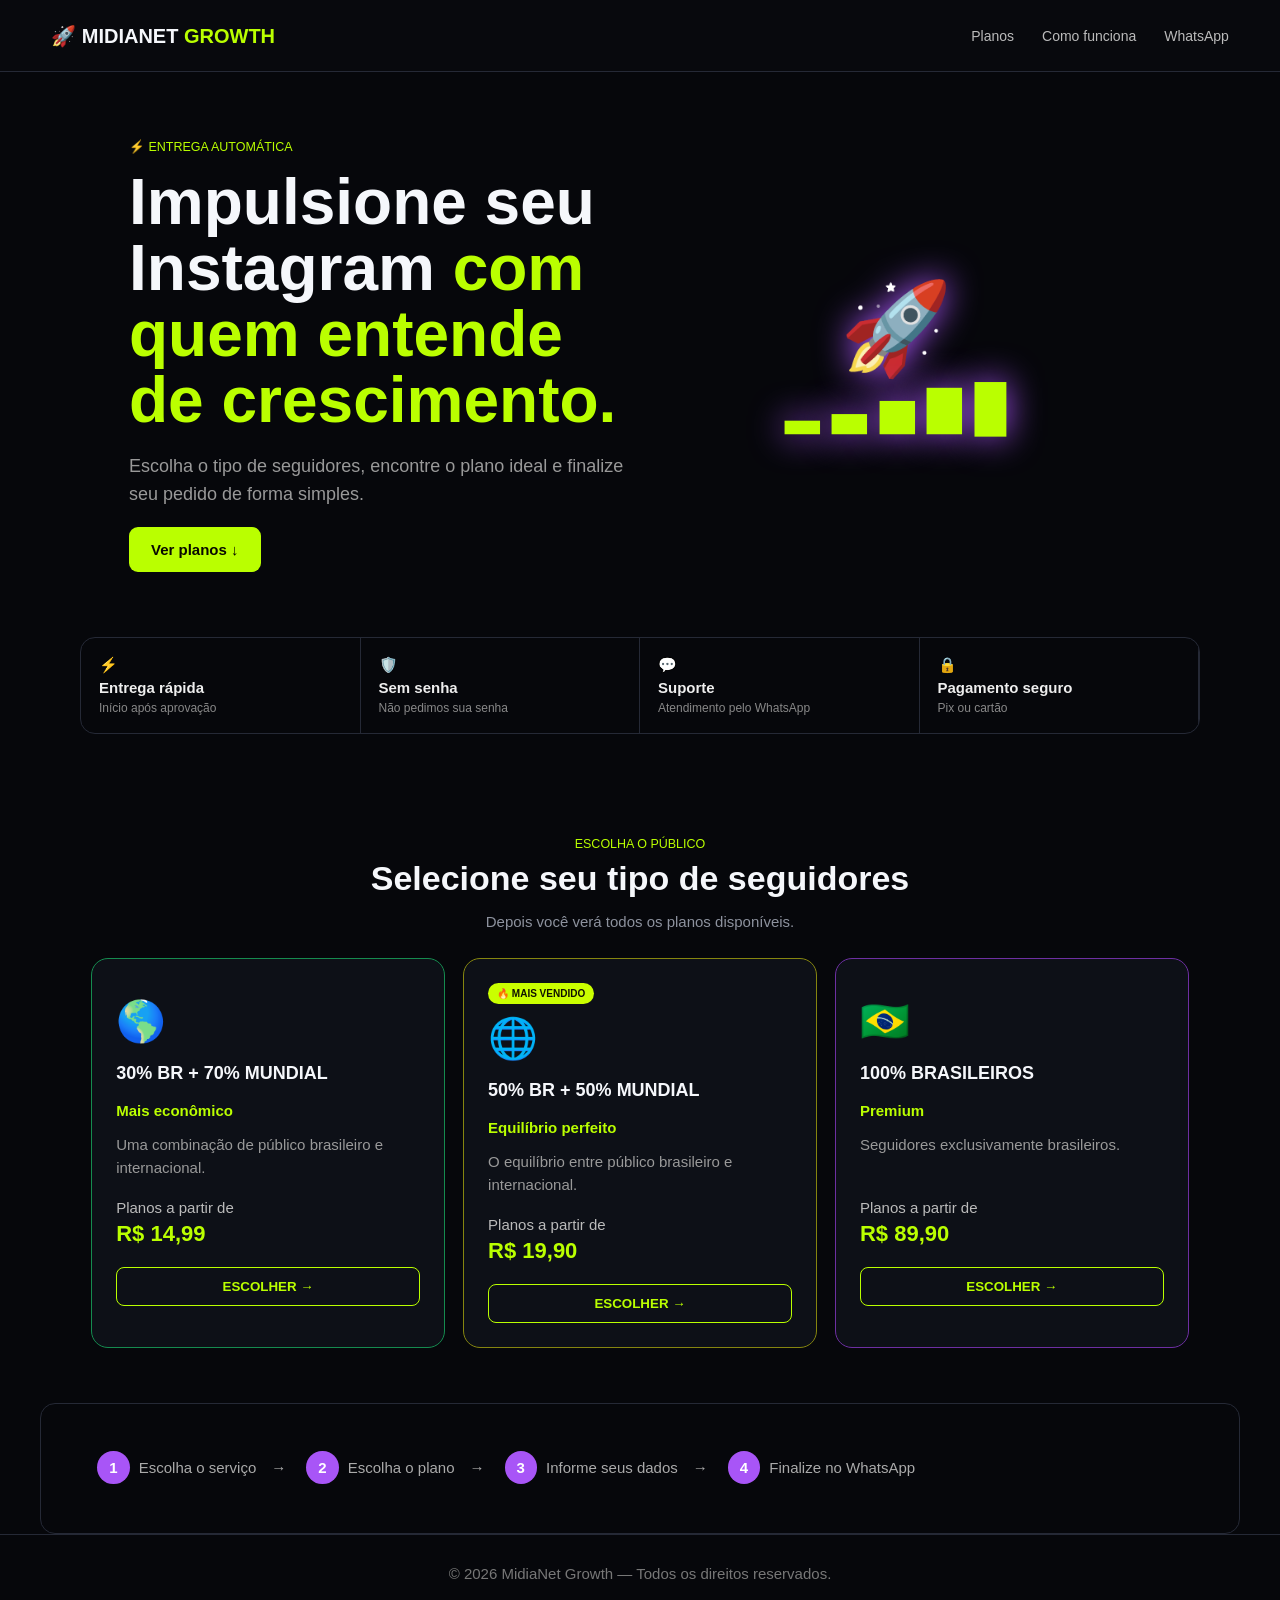
==== checkout.html @ 50534fa6 "Add files via upload" ====
<!doctype html><html lang="pt-BR"><head><meta charset="utf-8"><meta name="viewport" content="width=device-width,initial-scale=1"><title>Finalizar pedido — MidiaNet Growth</title><link rel="stylesheet" href="styles.css"></head><body><header><a href="index.html">🚀 MIDIANET <b>GROWTH</b></a><nav><a href="planos.html">Planos</a></nav></header><main><a class="back" href="javascript:history.back()">← Voltar</a><div class="checkout"><form id="form"><div class="title left"><small>ÚLTIMO PASSO</small><h1>Finalize seu pedido</h1><p>Preencha os dados e envie o pedido pelo WhatsApp.</p></div><label>Seu nome<input id="nome" required placeholder="Ex.: Leonardo"></label><label>Instagram — @ ou link<input id="instagram" required placeholder="@seuperfil ou link do perfil"></label><label>Forma de pagamento<select id="pagamento" required><option value="">Selecione</option><option>Pix</option><option>Cartão</option></select></label><button class="btn full">Finalizar pedido no WhatsApp →</button></form><aside id="summary"></aside></div></main><script src="app.js"></script></body></html>
---- styles.css ----
*{box-sizing:border-box}body{margin:0;background:#06070b;color:#f5f7fb;font:15px Arial,sans-serif}a{text-decoration:none;color:inherit}header{height:72px;padding:0 4%;display:flex;align-items:center;justify-content:space-between;border-bottom:1px solid #252936;background:#08090d;position:sticky;top:0;z-index:5}.logo,header>a{font-size:20px;font-weight:900}.logo b,header>a b,small,strong,em{color:#baff00;font-style:normal}nav{display:flex;gap:28px;color:#bbb;font-size:14px}.hero{max-width:1150px;margin:auto;min-height:410px;padding:65px 5%;display:grid;grid-template-columns:1fr 1fr;align-items:center}.hero h1{font-size:clamp(40px,5vw,64px);line-height:1.03;margin:16px 0}.hero p{max-width:540px;color:#999;font-size:18px;line-height:1.6}.art{font-size:90px;text-align:center;color:#a855f7;text-shadow:0 0 35px #a855f7}.art span{display:block;color:#baff00;font-size:45px}.btn{display:inline-block;background:#baff00;color:#090a00;border:0;border-radius:9px;padding:14px 22px;font-weight:900;cursor:pointer}.benefits{max-width:1120px;margin:0 auto 45px;display:grid;grid-template-columns:repeat(4,1fr);border:1px solid #252936;border-radius:15px;overflow:hidden}.benefits div{padding:18px;border-right:1px solid #252936;color:#baff00}.benefits b,.benefits small{display:block;color:#eee;margin-top:5px}.benefits small{color:#888;font-size:12px}section:not(.hero){max-width:1200px;margin:auto;padding:55px 4%}.title{text-align:center;margin-bottom:28px}.title h1,.title h2{font-size:34px;margin:8px 0}.title p,.note{color:#8d929e}.services{display:grid;grid-template-columns:repeat(3,1fr);gap:18px}.card,.plan,form,#summary{background:#0d1017;border:1px solid #292d38;border-radius:17px;padding:24px}.card{display:block}.card.green{border-color:#158b4f}.card.yellow{border-color:#85850f}.card.purple{border-color:#6d2fa2}.card i{display:block;font-size:40px;margin:15px 0;font-style:normal}.card h3{font-size:18px}.card p{color:#999;min-height:45px;line-height:1.5}.card label{display:block;color:#bbb;margin:20px 0}.card label b{display:block;font-size:22px;color:#baff00;margin-top:5px}.card button{width:100%;background:transparent;color:#baff00;border:1px solid currentColor;border-radius:8px;padding:11px;font-weight:800}mark{background:#caff00;color:#101200;padding:5px 9px;border-radius:20px;font-size:10px;font-weight:900}.how{max-width:1100px;margin:20px auto 70px;padding:24px;border:1px solid #252936;border-radius:15px;color:#aaa}.how b{background:#a855f7;color:white;border-radius:50%;padding:8px 12px;margin:0 5px}.plans{display:grid;grid-template-columns:repeat(5,1fr);gap:12px}.plan h3{color:#baff00;margin-top:15px}.big{display:block;font-size:31px;margin-top:10px}.plan>small{color:#888}.plan ul{padding:0;list-style:none;line-height:2;color:#ccc;font-size:13px}.price{display:block;font-size:25px;margin:20px 0}.plan.hot{border-color:#a855f7}.back{display:block;color:#999;margin-bottom:20px}.checkout{max-width:900px;margin:auto;display:grid;grid-template-columns:1.3fr .8fr;gap:20px}.left{text-align:left}form label{display:block;margin:18px 0;font-weight:700}input,select{display:block;width:100%;margin-top:8px;padding:14px;background:#080a0f;border:1px solid #292d38;border-radius:8px;color:white}.full{width:100%}#summary{line-height:2;color:#ddd}#summary h2{color:#baff00}footer{text-align:center;padding:30px;color:#777;border-top:1px solid #252936}@media(max-width:900px){.hero{grid-template-columns:1fr}.art{display:none}.benefits{grid-template-columns:1fr 1fr;margin:0 4% 30px}.services,.plans{grid-template-columns:1fr 1fr}.checkout{grid-template-columns:1fr}}@media(max-width:600px){nav{gap:10px;font-size:11px}.benefits,.services,.plans{grid-template-columns:1fr}.hero{padding-top:45px}.title h1,.title h2{font-size:27px}.how{line-height:3}}
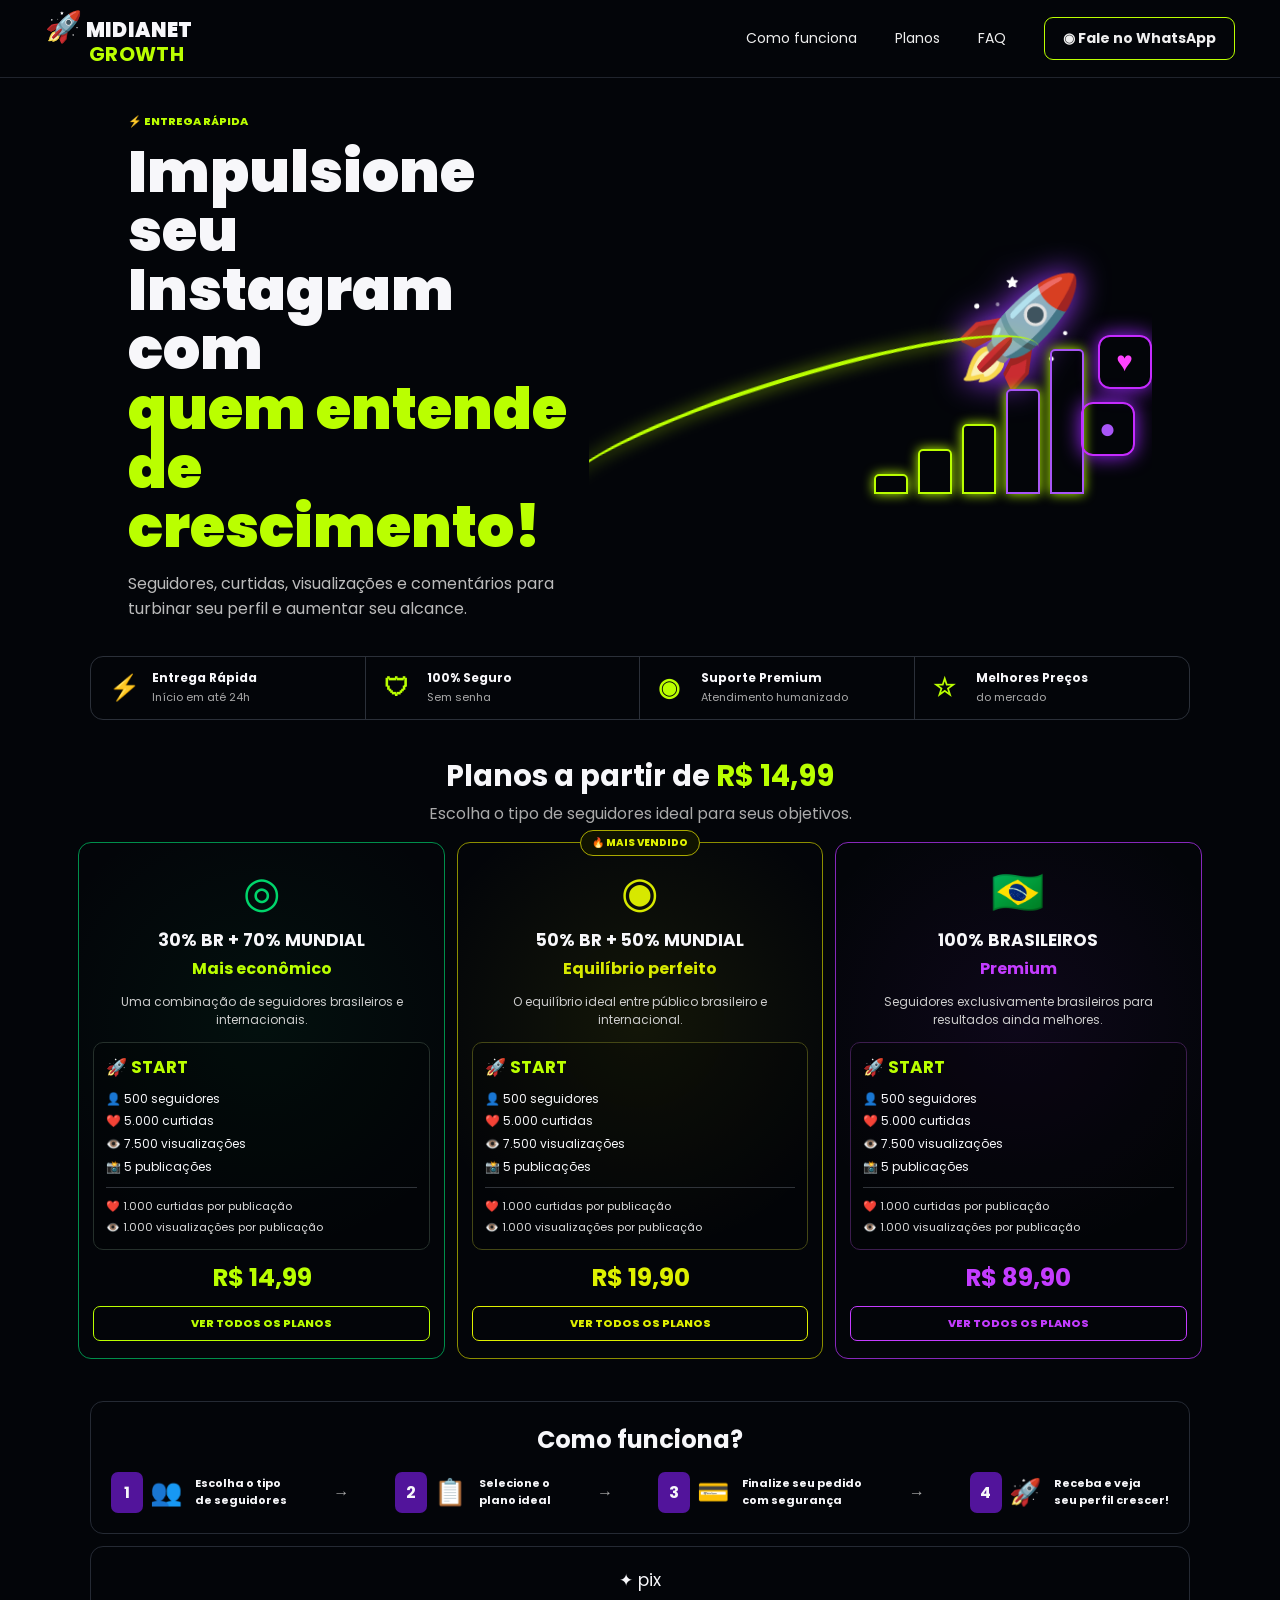
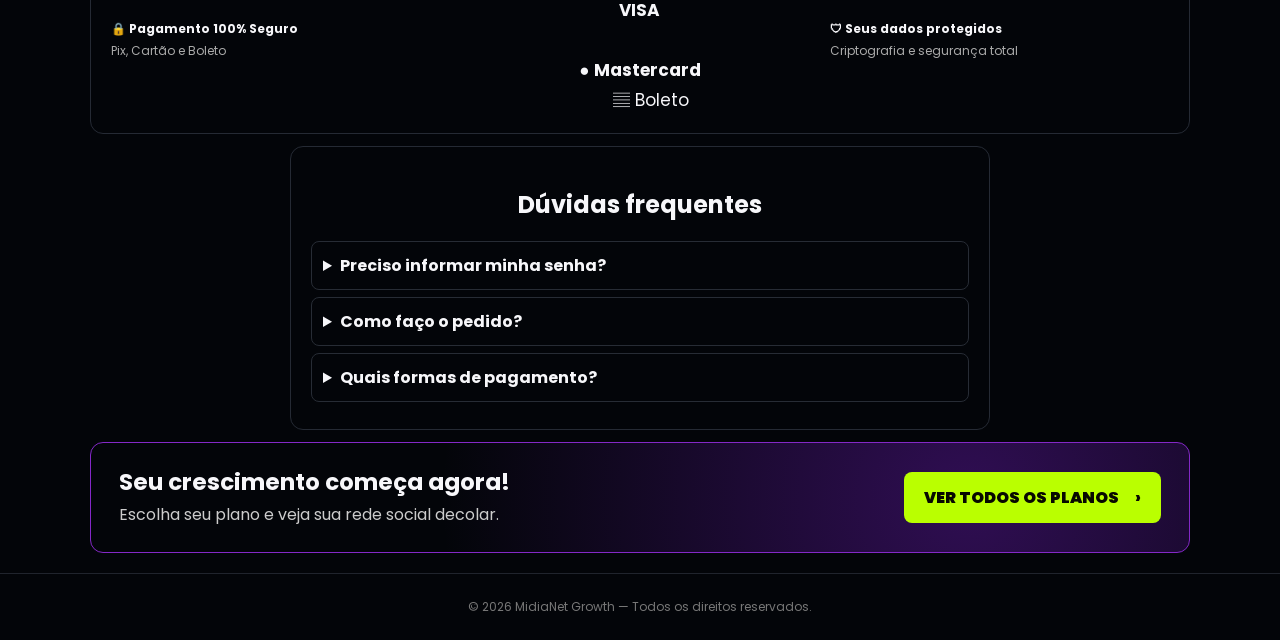
==== commit f21eb1e5: "Add files via upload" ====
--- a/checkout.html
+++ b/checkout.html
@@ -1 +1 @@
-<!doctype html><html lang="pt-BR"><head><meta charset="utf-8"><meta name="viewport" content="width=device-width,initial-scale=1"><title>Finalizar pedido — MidiaNet Growth</title><link rel="stylesheet" href="styles.css"></head><body><header><a href="index.html">🚀 MIDIANET <b>GROWTH</b></a><nav><a href="planos.html">Planos</a></nav></header><main><a class="back" href="javascript:history.back()">← Voltar</a><div class="checkout"><form id="form"><div class="title left"><small>ÚLTIMO PASSO</small><h1>Finalize seu pedido</h1><p>Preencha os dados e envie o pedido pelo WhatsApp.</p></div><label>Seu nome<input id="nome" required placeholder="Ex.: Leonardo"></label><label>Instagram — @ ou link<input id="instagram" required placeholder="@seuperfil ou link do perfil"></label><label>Forma de pagamento<select id="pagamento" required><option value="">Selecione</option><option>Pix</option><option>Cartão</option></select></label><button class="btn full">Finalizar pedido no WhatsApp →</button></form><aside id="summary"></aside></div></main><script src="app.js"></script></body></html>+<!doctype html><html lang="pt-BR"><head><meta charset="utf-8"><meta name="viewport" content="width=device-width,initial-scale=1"><title>Finalizar pedido — MidiaNet Growth</title><link rel="stylesheet" href="styles.css"></head><body><header class="top"><a class="logo" href="index.html">🚀 MIDIANET <b>GROWTH</b></a></header><main class="services"><a href="javascript:history.back()">← Voltar</a><div class="section-title"><h2>Finalize seu pedido</h2><p>Preencha os dados e envie tudo pronto pelo WhatsApp.</p></div><div class="security" style="max-width:900px;margin:auto"><form id="form"><label>Seu nome<input id="nome" required placeholder="Seu nome"></label><label>Instagram — @ ou link<input id="instagram" required placeholder="@seuperfil ou link"></label><label>Pagamento<select id="pagamento" required><option value="">Selecione</option><option>Pix</option><option>Cartão</option></select></label><button class="btn" type="submit">FINALIZAR NO WHATSAPP →</button></form><aside id="summary"></aside></div></main><script src="app.js"></script></body></html>
--- a/styles.css
+++ b/styles.css
@@ -1 +1,25 @@
-*{box-sizing:border-box}body{margin:0;background:#06070b;color:#f5f7fb;font:15px Arial,sans-serif}a{text-decoration:none;color:inherit}header{height:72px;padding:0 4%;display:flex;align-items:center;justify-content:space-between;border-bottom:1px solid #252936;background:#08090d;position:sticky;top:0;z-index:5}.logo,header>a{font-size:20px;font-weight:900}.logo b,header>a b,small,strong,em{color:#baff00;font-style:normal}nav{display:flex;gap:28px;color:#bbb;font-size:14px}.hero{max-width:1150px;margin:auto;min-height:410px;padding:65px 5%;display:grid;grid-template-columns:1fr 1fr;align-items:center}.hero h1{font-size:clamp(40px,5vw,64px);line-height:1.03;margin:16px 0}.hero p{max-width:540px;color:#999;font-size:18px;line-height:1.6}.art{font-size:90px;text-align:center;color:#a855f7;text-shadow:0 0 35px #a855f7}.art span{display:block;color:#baff00;font-size:45px}.btn{display:inline-block;background:#baff00;color:#090a00;border:0;border-radius:9px;padding:14px 22px;font-weight:900;cursor:pointer}.benefits{max-width:1120px;margin:0 auto 45px;display:grid;grid-template-columns:repeat(4,1fr);border:1px solid #252936;border-radius:15px;overflow:hidden}.benefits div{padding:18px;border-right:1px solid #252936;color:#baff00}.benefits b,.benefits small{display:block;color:#eee;margin-top:5px}.benefits small{color:#888;font-size:12px}section:not(.hero){max-width:1200px;margin:auto;padding:55px 4%}.title{text-align:center;margin-bottom:28px}.title h1,.title h2{font-size:34px;margin:8px 0}.title p,.note{color:#8d929e}.services{display:grid;grid-template-columns:repeat(3,1fr);gap:18px}.card,.plan,form,#summary{background:#0d1017;border:1px solid #292d38;border-radius:17px;padding:24px}.card{display:block}.card.green{border-color:#158b4f}.card.yellow{border-color:#85850f}.card.purple{border-color:#6d2fa2}.card i{display:block;font-size:40px;margin:15px 0;font-style:normal}.card h3{font-size:18px}.card p{color:#999;min-height:45px;line-height:1.5}.card label{display:block;color:#bbb;margin:20px 0}.card label b{display:block;font-size:22px;color:#baff00;margin-top:5px}.card button{width:100%;background:transparent;color:#baff00;border:1px solid currentColor;border-radius:8px;padding:11px;font-weight:800}mark{background:#caff00;color:#101200;padding:5px 9px;border-radius:20px;font-size:10px;font-weight:900}.how{max-width:1100px;margin:20px auto 70px;padding:24px;border:1px solid #252936;border-radius:15px;color:#aaa}.how b{background:#a855f7;color:white;border-radius:50%;padding:8px 12px;margin:0 5px}.plans{display:grid;grid-template-columns:repeat(5,1fr);gap:12px}.plan h3{color:#baff00;margin-top:15px}.big{display:block;font-size:31px;margin-top:10px}.plan>small{color:#888}.plan ul{padding:0;list-style:none;line-height:2;color:#ccc;font-size:13px}.price{display:block;font-size:25px;margin:20px 0}.plan.hot{border-color:#a855f7}.back{display:block;color:#999;margin-bottom:20px}.checkout{max-width:900px;margin:auto;display:grid;grid-template-columns:1.3fr .8fr;gap:20px}.left{text-align:left}form label{display:block;margin:18px 0;font-weight:700}input,select{display:block;width:100%;margin-top:8px;padding:14px;background:#080a0f;border:1px solid #292d38;border-radius:8px;color:white}.full{width:100%}#summary{line-height:2;color:#ddd}#summary h2{color:#baff00}footer{text-align:center;padding:30px;color:#777;border-top:1px solid #252936}@media(max-width:900px){.hero{grid-template-columns:1fr}.art{display:none}.benefits{grid-template-columns:1fr 1fr;margin:0 4% 30px}.services,.plans{grid-template-columns:1fr 1fr}.checkout{grid-template-columns:1fr}}@media(max-width:600px){nav{gap:10px;font-size:11px}.benefits,.services,.plans{grid-template-columns:1fr}.hero{padding-top:45px}.title h1,.title h2{font-size:27px}.how{line-height:3}}+*{box-sizing:border-box}html{scroll-behavior:smooth}body{margin:0;background:#030509;color:#f7f7fa;font-family:Poppins,Arial,sans-serif}a{text-decoration:none;color:inherit}.top{height:78px;border-bottom:1px solid #20242d;display:flex;align-items:center;justify-content:space-between;padding:0 3.5%;background:#030509;position:sticky;top:0;z-index:10}.logo{font-weight:900;font-size:20px;line-height:1.05;letter-spacing:.02em}.logo span{font-size:30px}.logo b{display:block;color:#baff00;margin-left:44px}nav{display:flex;align-items:center;gap:38px;font-size:14px;color:#eee}nav .wa{border:1px solid #baff00;border-radius:9px;padding:10px 18px;font-weight:700}.hero{max-width:1100px;margin:auto;min-height:325px;display:grid;grid-template-columns:45% 55%;align-items:center;padding:35px 3% 18px}.eyebrow{color:#baff00;font-size:11px;font-weight:800}.hero h1{font-size:clamp(38px,5vw,58px);line-height:1.02;margin:12px 0;font-weight:900}.hero h1 em{color:#baff00;font-style:normal}.hero p{font-size:16px;color:#bbb;line-height:1.55;max-width:500px}.hero-art{height:270px;position:relative;overflow:hidden}.rocket{position:absolute;right:12%;top:4%;font-size:105px;filter:drop-shadow(0 0 16px #9b38ff)}.curve{position:absolute;right:18%;top:50%;width:500px;height:90px;border-top:4px solid #baff00;border-radius:50%;transform:rotate(-17deg);filter:drop-shadow(0 0 8px #baff00)}.bars{position:absolute;right:12%;bottom:16px;display:flex;align-items:end;gap:10px}.bars i{display:block;width:34px;border:2px solid #baff00;border-radius:5px 5px 0 0;box-shadow:0 0 12px #baff00}.bars i:nth-child(1){height:20px}.bars i:nth-child(2){height:45px}.bars i:nth-child(3){height:70px}.bars i:nth-child(4){height:105px;border-color:#a855f7}.bars i:nth-child(5){height:145px;border-color:#a855f7}.bubble{position:absolute;border:2px solid #c52bff;color:#ff43ff;border-radius:12px;width:54px;height:54px;display:grid;place-items:center;font-size:28px;box-shadow:0 0 20px #9d25ff}.heart{right:0;top:35%}.person{right:3%;top:60%;color:#a855f7}.benefits{max-width:1100px;margin:0 auto 25px;border:1px solid #2b3039;border-radius:13px;display:grid;grid-template-columns:repeat(4,1fr);overflow:hidden}.benefits div{padding:12px 18px;border-right:1px solid #2b3039;display:grid;grid-template-columns:35px 1fr;column-gap:8px;align-items:center}.benefits div:last-child{border:0}.benefits strong{grid-row:1/3;font-size:25px;color:#baff00}.benefits b{font-size:12px}.benefits span{font-size:11px;color:#aaa}.services{max-width:1200px;margin:auto;padding:10px 3% 30px}.section-title{text-align:center;margin-bottom:16px}.section-title h2{font-size:29px;margin:0}.section-title em{color:#baff00;font-style:normal}.section-title p{color:#aaa;margin:3px}.service-grid{display:grid;grid-template-columns:repeat(3,1fr);gap:12px}.service{position:relative;padding:17px 14px;border:1px solid #008e4b;border-radius:13px;text-align:center;background:radial-gradient(circle at 50% 35%,rgba(0,150,75,.08),transparent 60%)}.service.yellow{border-color:#8c8e00;background:radial-gradient(circle at 50% 35%,rgba(180,190,0,.09),transparent 60%)}.service.purple{border-color:#8627bb;background:radial-gradient(circle at 50% 35%,rgba(140,40,220,.08),transparent 60%)}.service .icon{font-size:43px;color:#00d56b}.yellow .icon{color:#d7e800}.purple .icon{color:#c43cff}.service h3{font-size:17px;margin:3px 0}.sub{color:#baff00}.yellow .sub{color:#d7e800}.purple .sub{color:#c43cff}.service>p{font-size:12px;color:#ccc;min-height:37px}.tag{position:absolute;top:0;left:50%;transform:translate(-50%,-50%);background:#101300;border:1px solid #aaa900;border-radius:20px;padding:4px 11px;font-size:10px;color:#dff000;font-weight:800;white-space:nowrap}.preview{border:1px solid #25302b;border-radius:10px;text-align:left;padding:11px 12px;margin-top:9px;background:rgba(0,0,0,.25)}.yellow .preview{border-color:#444715}.purple .preview{border-color:#3d1d4f}.preview h4{margin:0 0 8px;color:#baff00;font-size:17px}.preview ul{list-style:none;padding:0;margin:0;line-height:1.9;font-size:12px}.preview hr{border:0;border-top:1px solid #30343a;margin:8px 0}.preview small{display:block;color:#ddd;font-size:11px;line-height:1.9}.price{display:block;font-size:25px;color:#baff00;margin:9px}.yellow .price{color:#dff000}.purple .price{color:#c43cff}.outline{display:block;border:1px solid currentColor;color:#baff00;border-radius:7px;padding:8px;font-size:11px;font-weight:800}.yellow .outline{color:#dff000}.purple .outline{color:#c43cff}.how,.security,.faq,.cta{max-width:1100px;margin:12px auto;padding:20px;border:1px solid #252a34;border-radius:13px}.how h2{text-align:center;margin:0 0 15px}.steps{display:flex;align-items:center;justify-content:space-between;gap:8px}.steps div{display:grid;grid-template-columns:32px 38px 1fr;align-items:center;gap:7px}.steps b{background:#52149b;border-radius:7px;padding:8px;text-align:center}.steps span{font-size:26px;color:#b13cff}.steps strong{font-size:11px}.steps i{color:#aaa}.security{display:grid;grid-template-columns:1fr 1fr 1fr;align-items:center;gap:20px;font-size:12px}.security div{display:flex;flex-direction:column;gap:4px}.security span{color:#aaa}.payments{text-align:center;font-size:17px}.faq{max-width:700px}.faq h2{text-align:center}.faq details{border:1px solid #272c35;border-radius:8px;margin:7px 0;padding:11px}.faq summary{cursor:pointer;font-weight:700}.faq p{color:#aaa;font-size:13px}.cta{display:flex;justify-content:space-between;align-items:center;padding:22px 28px;border-color:#8428c7;background:radial-gradient(circle at 80%,rgba(130,30,220,.35),transparent 60%)}.cta h2{margin:0;font-size:23px}.cta p{margin:3px 0;color:#ccc}.btn{background:#baff00;color:#080900;padding:13px 20px;border-radius:8px;font-weight:900}footer{text-align:center;border-top:1px solid #20242d;padding:24px;color:#777;font-size:12px;margin-top:20px}@media(max-width:800px){.top{height:64px}.logo{font-size:15px}.logo span{font-size:23px}.logo b{margin-left:33px}nav{gap:8px;font-size:10px}nav a:not(.wa){display:none}.hero{grid-template-columns:1fr;min-height:auto;text-align:center;padding-top:32px}.hero p{margin:0 auto}.hero-art{height:180px;margin-top:10px}.rocket{font-size:75px;right:25%;top:0}.curve{width:330px;right:18%;top:55%}.bars{right:20%;bottom:5px}.bars i{width:23px}.bars i:nth-child(1){height:12px}.bars i:nth-child(2){height:28px}.bars i:nth-child(3){height:45px}.bars i:nth-child(4){height:65px}.bars i:nth-child(5){height:90px}.bubble{width:40px;height:40px;font-size:20px}.heart{right:3%;top:35%}.person{right:3%;top:60%}.benefits{grid-template-columns:1fr 1fr;margin:0 3% 20px}.benefits div{padding:10px}.service-grid{grid-template-columns:1fr}.service{padding:20px 15px}.preview{max-width:420px;margin:10px auto}.section-title h2{font-size:25px}.steps{display:grid;grid-template-columns:1fr 1fr;gap:15px}.steps i{display:none}.steps div{grid-template-columns:28px 30px 1fr}.security{grid-template-columns:1fr;text-align:center}.security div{align-items:center}.cta{flex-direction:column;text-align:center;gap:15px}.cta h2{font-size:20px}}@media(max-width:420px){.hero h1{font-size:38px}.benefits b{font-size:10px}.benefits span{font-size:9px}.benefits strong{font-size:20px}.logo{font-size:12px}nav .wa{padding:8px 9px}.service h3{font-size:16px}}
+/* Cards de planos — destaque comercial */
+.plan-card{position:relative;border:1px solid #008e4b;border-radius:16px;overflow:hidden;background:linear-gradient(180deg,rgba(8,20,16,.98),rgba(3,7,9,.98));box-shadow:0 12px 35px rgba(0,0,0,.3);text-align:left;padding:0;transition:.2s}
+.plan-card:hover{transform:translateY(-3px);box-shadow:0 18px 45px rgba(0,0,0,.45)}
+.plan-card.yellow{border-color:#a3a900;background:linear-gradient(180deg,rgba(27,28,7,.98),rgba(5,7,5,.98))}
+.plan-card.purple{border-color:#922fd0;background:linear-gradient(180deg,rgba(25,9,35,.98),rgba(5,5,10,.98))}
+.plan-card.featured{box-shadow:0 0 0 1px rgba(220,235,0,.15),0 15px 45px rgba(170,180,0,.12)}
+.plan-head{padding:22px 20px 14px;border-bottom:1px solid rgba(255,255,255,.08);display:flex;justify-content:space-between;align-items:center;gap:10px}
+.plan-badge{font-size:17px;font-weight:900;color:#baff00;letter-spacing:.3px}
+.yellow .plan-badge{color:#e4ef00}.purple .plan-badge{color:#cf52ff}
+.plan-price{font-size:24px;color:#fff;white-space:nowrap}
+.plan-main{padding:18px 20px 14px}
+.plan-main h3{font-size:13px;margin:0 0 12px;color:#ddd;text-transform:uppercase;letter-spacing:.8px}
+.benefit-grid{display:grid;grid-template-columns:repeat(2,1fr);gap:8px}
+.benefit{min-height:74px;border:1px solid rgba(255,255,255,.08);background:rgba(255,255,255,.025);border-radius:10px;padding:9px;display:grid;grid-template-columns:25px 1fr;grid-template-rows:1fr 1fr;column-gap:5px;align-items:center}
+.benefit span{grid-row:1/3;font-size:21px}.benefit b{font-size:16px;line-height:1}.benefit small{font-size:10px;color:#9f9f9f}
+.distribution{margin-top:12px;padding:12px;border-radius:10px;background:rgba(0,0,0,.25);border:1px solid rgba(255,255,255,.07);font-size:11px;color:#d9d9d9;line-height:1.9}
+.distribution strong{display:block;color:#fff;font-size:12px;margin-bottom:3px}
+.distribution b{color:#baff00}.yellow .distribution b{color:#e4ef00}.purple .distribution b{color:#cf52ff}
+.distribution small{display:block;color:#888;font-size:9px;margin-top:3px;line-height:1.4}
+.plan-cta{display:flex;justify-content:space-between;align-items:center;margin:4px 20px 20px;padding:12px 14px;border-radius:9px;border:1px solid #baff00;color:#baff00;font-weight:900;font-size:11px;background:rgba(186,255,0,.04)}
+.yellow .plan-cta{border-color:#e4ef00;color:#e4ef00;background:rgba(228,239,0,.04)}
+.purple .plan-cta{border-color:#cf52ff;color:#cf52ff;background:rgba(207,82,255,.04)}
+.plan-cta span{font-size:18px}.plan-card .tag{z-index:2}
+@media(max-width:800px){.plan-head{padding:18px 15px 12px}.plan-main{padding:14px 15px 10px}.plan-price{font-size:21px}.plan-badge{font-size:15px}.benefit b{font-size:15px}.plan-cta{margin:4px 15px 15px}}
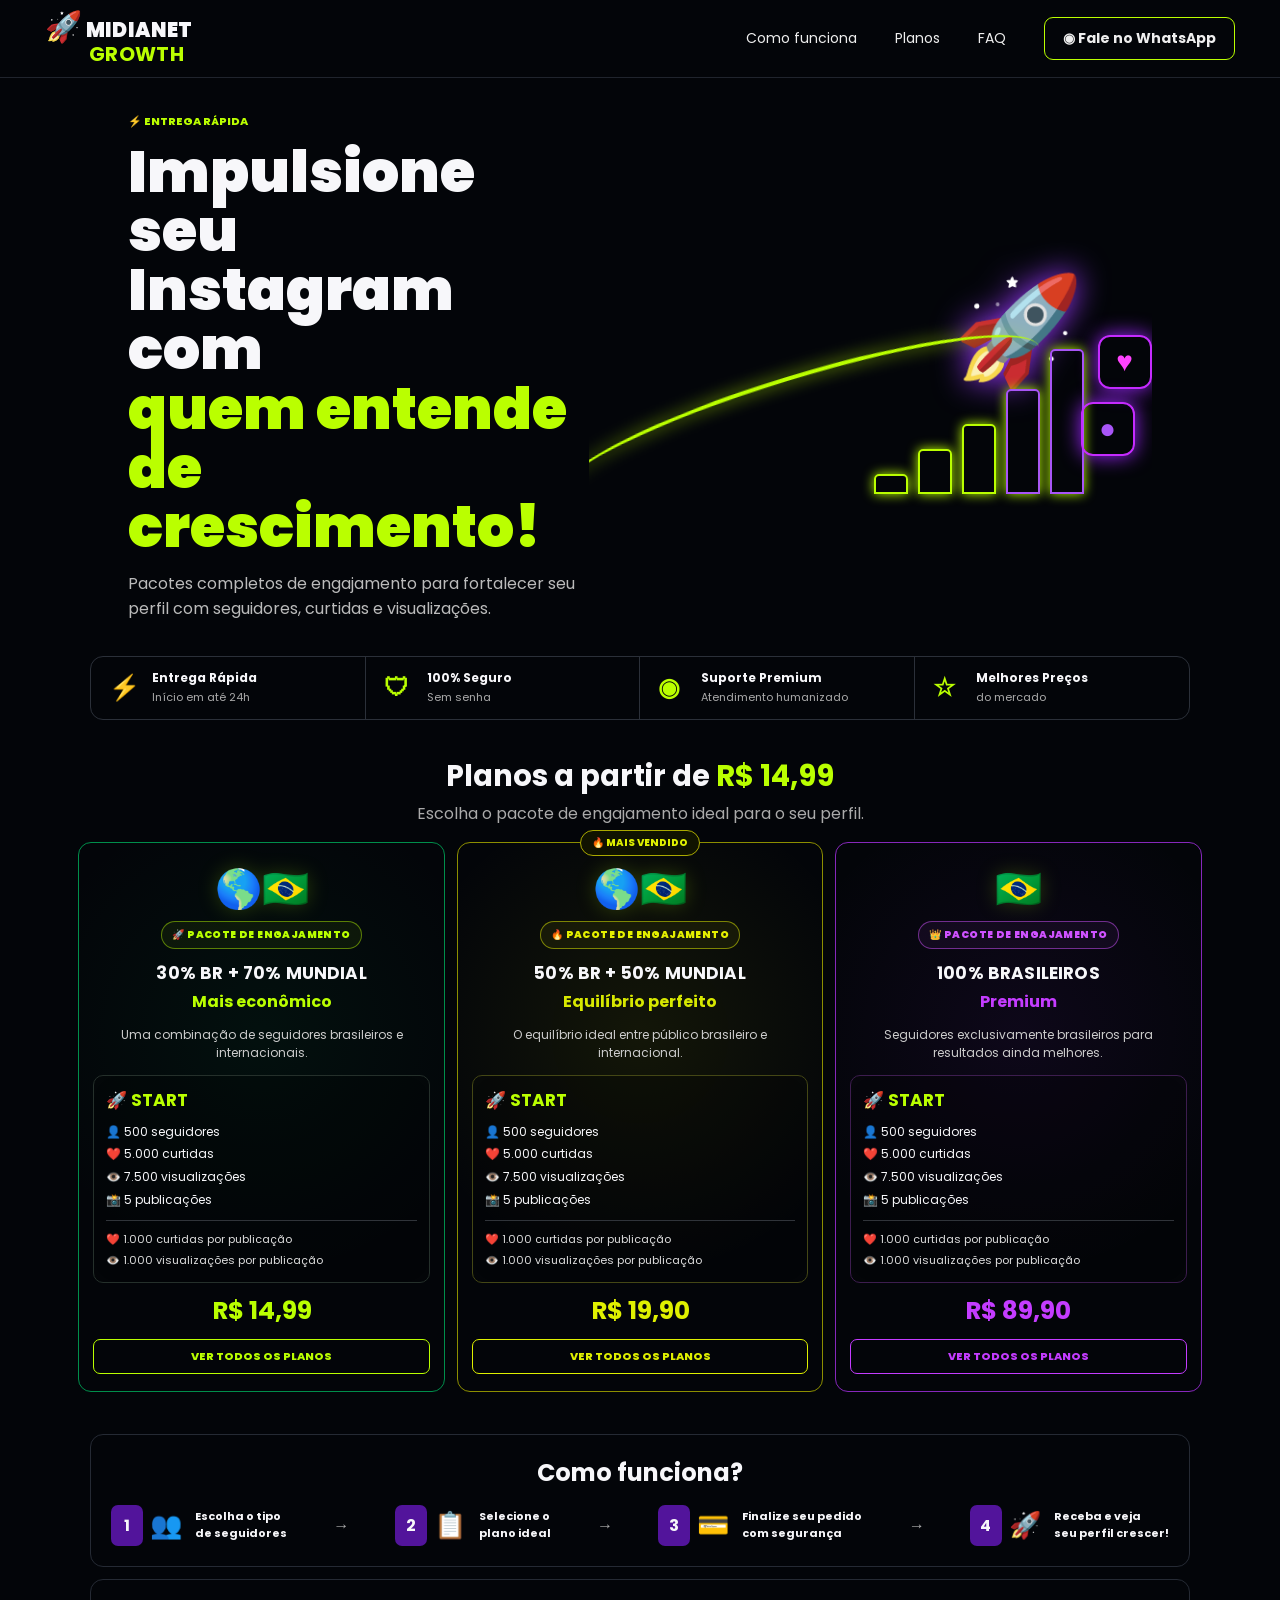
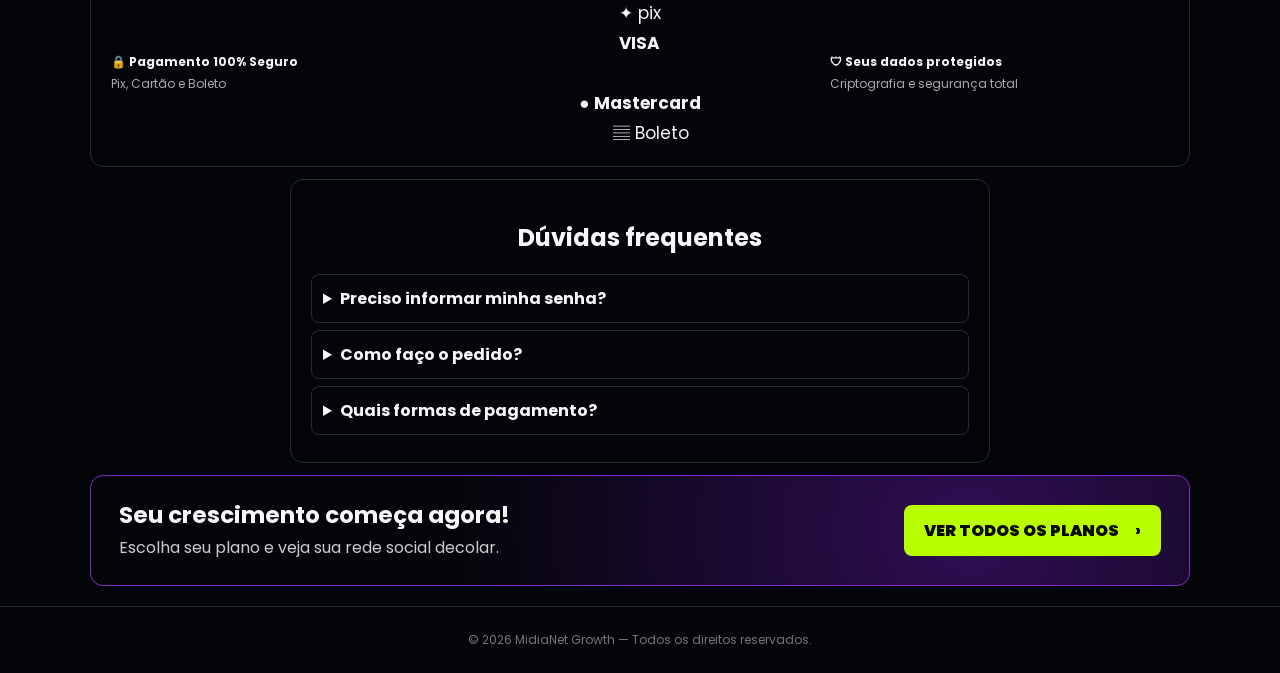
==== commit 6868ae8d: "Add files via upload" ====
--- a/checkout.html
+++ b/checkout.html
@@ -1 +1,60 @@
-<!doctype html><html lang="pt-BR"><head><meta charset="utf-8"><meta name="viewport" content="width=device-width,initial-scale=1"><title>Finalizar pedido — MidiaNet Growth</title><link rel="stylesheet" href="styles.css"></head><body><header class="top"><a class="logo" href="index.html">🚀 MIDIANET <b>GROWTH</b></a></header><main class="services"><a href="javascript:history.back()">← Voltar</a><div class="section-title"><h2>Finalize seu pedido</h2><p>Preencha os dados e envie tudo pronto pelo WhatsApp.</p></div><div class="security" style="max-width:900px;margin:auto"><form id="form"><label>Seu nome<input id="nome" required placeholder="Seu nome"></label><label>Instagram — @ ou link<input id="instagram" required placeholder="@seuperfil ou link"></label><label>Pagamento<select id="pagamento" required><option value="">Selecione</option><option>Pix</option><option>Cartão</option></select></label><button class="btn" type="submit">FINALIZAR NO WHATSAPP →</button></form><aside id="summary"></aside></div></main><script src="app.js"></script></body></html>+<!doctype html>
+<html lang="pt-BR">
+<head>
+<meta charset="utf-8">
+<meta name="viewport" content="width=device-width, initial-scale=1.0">
+<title>Finalizar pedido — MidiaNet Growth</title>
+<link rel="stylesheet" href="styles.css">
+</head>
+<body class="checkout-page">
+<header class="top checkout-top">
+  <a class="logo" href="index.html">🚀 MIDIANET <b>GROWTH</b></a>
+</header>
+
+<main class="checkout-wrap">
+  <a class="back-link" href="javascript:history.back()">← Voltar aos planos</a>
+
+  <div class="checkout-title">
+    <span class="checkout-kicker">🚀 PACOTE DE ENGAJAMENTO SELECIONADO</span>
+    <h1>Seu pedido está quase pronto!</h1>
+    <p>Confira seu pacote abaixo e informe os dados para finalizar.</p>
+  </div>
+
+  <section class="selected-plan" id="summary"></section>
+
+  <div class="checkout-trust">
+    <div><b>🔒 Compra segura</b><span>Seus dados protegidos</span></div>
+    <div><b>⚡ Início rápido</b><span>Após a confirmação</span></div>
+    <div><b>💬 Atendimento</b><span>Suporte pelo WhatsApp</span></div>
+  </div>
+
+  <section class="checkout-form-card">
+    <div class="form-heading">
+      <span>02</span>
+      <div><h2>Agora só falta você</h2><p>Informe os dados do perfil. Não pedimos sua senha.</p></div>
+    </div>
+    <form id="form" class="checkout-form">
+      <label>Seu nome
+        <input id="nome" required placeholder="Como podemos chamar você?" autocomplete="name">
+      </label>
+      <label>Instagram — @ ou link do perfil
+        <input id="instagram" required placeholder="@seuperfil ou https://instagram.com/..." autocomplete="url">
+      </label>
+      <label>Forma de pagamento
+        <select id="pagamento" required>
+          <option value="">Escolha uma opção</option>
+          <option value="Pix">💠 Pix</option>
+          <option value="Cartão">💳 Cartão</option>
+        </select>
+      </label>
+      <button class="checkout-submit" type="submit">
+        <span>FINALIZAR PEDIDO NO WHATSAPP</span><strong>→</strong>
+      </button>
+      <p class="checkout-note">Você será direcionado ao WhatsApp com todos os dados do pedido preenchidos.</p>
+    </form>
+  </section>
+</main>
+
+<script src="app.js"></script>
+</body>
+</html>
--- a/styles.css
+++ b/styles.css
@@ -23,3 +23,27 @@
 .purple .plan-cta{border-color:#cf52ff;color:#cf52ff;background:rgba(207,82,255,.04)}
 .plan-cta span{font-size:18px}.plan-card .tag{z-index:2}
 @media(max-width:800px){.plan-head{padding:18px 15px 12px}.plan-main{padding:14px 15px 10px}.plan-price{font-size:21px}.plan-badge{font-size:15px}.benefit b{font-size:15px}.plan-cta{margin:4px 15px 15px}}
+
+/* CHECKOUT PREMIUM */
+.checkout-page{background:radial-gradient(circle at 50% 0%,rgba(125,40,220,.10),transparent 34%),#030509;min-height:100vh}
+.checkout-top{position:sticky;top:0;background:rgba(3,5,9,.94);backdrop-filter:blur(14px)}
+.checkout-wrap{width:min(760px,92%);margin:0 auto;padding:28px 0 60px}
+.back-link{display:inline-flex;align-items:center;color:#aaa;font-size:14px;font-weight:600;margin-bottom:24px;transition:.2s}.back-link:hover{color:#baff00}
+.checkout-title{text-align:center;margin-bottom:22px}.checkout-kicker{display:inline-block;color:#baff00;font-size:10px;font-weight:900;letter-spacing:.12em;margin-bottom:8px}.checkout-title h1{font-size:clamp(30px,6vw,45px);line-height:1.08;margin:0 0 8px;font-weight:900}.checkout-title p{color:#999;margin:0;font-size:14px}
+.selected-plan{position:relative;border:1px solid #baff00;border-radius:18px;background:linear-gradient(145deg,rgba(186,255,0,.08),rgba(124,40,220,.07) 55%,rgba(0,0,0,.18));padding:24px;overflow:hidden;box-shadow:0 0 45px rgba(186,255,0,.07)}
+.selected-plan:before{content:"";position:absolute;right:-80px;top:-100px;width:220px;height:220px;border-radius:50%;background:radial-gradient(circle,rgba(186,255,0,.13),transparent 68%);pointer-events:none}
+.selected-plan small{display:block;color:#baff00;font-size:10px;font-weight:900;letter-spacing:.12em;margin-bottom:5px}.selected-plan h2{margin:0 0 5px;font-size:28px;font-weight:900}.selected-plan>p{margin:0 0 18px;color:#aaa;font-size:13px}.selected-plan hr{border:0;border-top:1px solid rgba(255,255,255,.1);margin:0 0 15px}
+.selected-plan .plan-details{display:grid;grid-template-columns:repeat(4,1fr);gap:9px}.selected-plan .detail{border:1px solid rgba(255,255,255,.08);background:rgba(0,0,0,.22);border-radius:10px;padding:10px;text-align:center}.selected-plan .detail b{display:block;font-size:17px;color:#fff}.selected-plan .detail span{display:block;font-size:9px;color:#999;margin-top:2px}.selected-plan .per-post{margin-top:12px;padding:11px 13px;border-radius:10px;background:rgba(0,0,0,.24);font-size:11px;color:#bbb}.selected-plan .per-post b{color:#baff00}.selected-plan .total{display:flex;align-items:center;justify-content:space-between;margin-top:17px}.selected-plan .total span{font-size:11px;color:#aaa;text-transform:uppercase;letter-spacing:.08em}.selected-plan .total strong{font-size:30px;color:#baff00;font-weight:900}
+.checkout-trust{display:grid;grid-template-columns:repeat(3,1fr);gap:1px;margin:14px 0;background:#252a34;border:1px solid #252a34;border-radius:12px;overflow:hidden}.checkout-trust div{background:#080b10;padding:13px;text-align:center}.checkout-trust b{display:block;font-size:11px}.checkout-trust span{display:block;color:#777;font-size:9px;margin-top:2px}
+.checkout-form-card{margin-top:14px;border:1px solid #252a34;border-radius:18px;background:#080b10;padding:24px}.form-heading{display:flex;gap:12px;align-items:center;margin-bottom:20px}.form-heading>span{width:35px;height:35px;display:grid;place-items:center;border-radius:9px;background:#52149b;color:#fff;font-weight:900;font-size:13px}.form-heading h2{margin:0;font-size:19px}.form-heading p{margin:2px 0 0;color:#777;font-size:11px}.checkout-form{display:flex;flex-direction:column;gap:13px}.checkout-form label{font-size:11px;color:#ccc;font-weight:700}.checkout-form input,.checkout-form select{width:100%;margin-top:6px;border:1px solid #292f39;background:#030509;color:#fff;border-radius:10px;padding:14px;font:inherit;font-size:13px;outline:none;transition:.2s}.checkout-form input::placeholder{color:#626772}.checkout-form input:focus,.checkout-form select:focus{border-color:#baff00;box-shadow:0 0 0 3px rgba(186,255,0,.07)}.checkout-submit{margin-top:5px;border:0;border-radius:11px;padding:16px 18px;background:linear-gradient(90deg,#baff00,#d5ff38);color:#050700;font-size:13px;font-weight:900;display:flex;align-items:center;justify-content:center;gap:10px;cursor:pointer;box-shadow:0 8px 28px rgba(186,255,0,.18);transition:.2s}.checkout-submit:hover{transform:translateY(-2px);box-shadow:0 12px 34px rgba(186,255,0,.28)}.checkout-submit strong{font-size:19px}.checkout-note{text-align:center;color:#666;font-size:9px;margin:0}
+@media(max-width:600px){.checkout-wrap{width:min(94%,520px);padding-top:20px}.back-link{margin-bottom:18px}.checkout-title{margin-bottom:18px}.checkout-title h1{font-size:29px}.checkout-title p{font-size:12px}.selected-plan{padding:18px 15px;border-radius:15px}.selected-plan h2{font-size:24px}.selected-plan .plan-details{grid-template-columns:repeat(2,1fr)}.selected-plan .detail b{font-size:16px}.selected-plan .total strong{font-size:26px}.checkout-trust{grid-template-columns:1fr}.checkout-trust div{padding:10px}.checkout-form-card{padding:18px 15px;border-radius:15px}.form-heading h2{font-size:17px}.checkout-submit{font-size:11px;padding:15px 10px}}
+
+/* Upgrade visual — foco em pacotes de engajamento */
+.engagement-label{display:inline-block;margin:4px 0 8px;padding:5px 10px;border:1px solid rgba(186,255,0,.45);border-radius:999px;background:rgba(186,255,0,.06);color:#baff00;font-size:10px;font-weight:900;letter-spacing:.04em}.yellow .engagement-label{color:#e4ef00;border-color:rgba(228,239,0,.5);background:rgba(228,239,0,.06)}.purple .engagement-label{color:#cf52ff;border-color:rgba(207,82,255,.5);background:rgba(207,82,255,.06)}.service .flags{font-size:38px;filter:drop-shadow(0 0 10px rgba(186,255,0,.2))}.service h3{letter-spacing:.01em}.preview{box-shadow:inset 0 0 25px rgba(255,255,255,.015)}
+
+/* Planos: mais cara de produto/engajamento */
+.plan-card .plan-badge{letter-spacing:.02em}.plan-card .plan-main h3{text-transform:uppercase;letter-spacing:.04em}.plan-card .benefit-grid .benefit{min-height:78px}.plan-card .plan-cta{box-shadow:0 0 18px rgba(186,255,0,.06)}
+
+/* Checkout premium */
+.checkout-wrap{max-width:700px}.checkout-title{margin-bottom:16px}.checkout-kicker{padding:6px 11px;border:1px solid rgba(186,255,0,.35);border-radius:999px;background:rgba(186,255,0,.05)}.selected-plan{border:1px solid #8a35d0;border-radius:18px;background:radial-gradient(circle at 80% 10%,rgba(154,55,255,.16),transparent 42%),linear-gradient(145deg,#10121d,#07090e);padding:22px;box-shadow:0 15px 45px rgba(0,0,0,.35),0 0 30px rgba(135,45,220,.08)}.selected-plan>small{color:#baff00;font-weight:900;letter-spacing:.12em}.selected-plan h2{font-size:28px;margin:8px 0 2px}.selected-plan>p{color:#a9aab2;margin:0 0 14px}.selected-plan hr{border:0;border-top:1px solid #2c2f3b}.selected-plan .plan-details{display:grid;grid-template-columns:repeat(2,1fr);gap:9px;margin:15px 0}.selected-plan .detail{padding:12px;border:1px solid #292d38;border-radius:10px;background:rgba(255,255,255,.025)}.selected-plan .detail b{display:block;font-size:17px;color:#fff}.selected-plan .detail span{display:block;color:#8f929d;font-size:10px;margin-top:2px}.selected-plan .per-post{padding:13px 14px;border-radius:11px;background:rgba(186,255,0,.045);border:1px solid rgba(186,255,0,.16);color:#aaa;font-size:11px;line-height:1.8}.selected-plan .per-post b{color:#baff00}.selected-plan .total{display:flex;justify-content:space-between;align-items:end;margin-top:16px;padding-top:14px;border-top:1px solid #2a2d36}.selected-plan .total span{color:#aaa;font-size:11px}.selected-plan .total strong{font-size:31px;color:#baff00}.checkout-trust{margin:12px 0}.checkout-form-card{border-color:#6f2cb4;background:linear-gradient(145deg,rgba(19,13,31,.98),rgba(7,9,13,.98));box-shadow:0 14px 40px rgba(0,0,0,.28)}.checkout-form-card:before{content:'03';float:right;color:#5d5f6a;font-weight:900;font-size:12px}.form-heading>span{background:linear-gradient(135deg,#7a2fe0,#b24cff);box-shadow:0 0 18px rgba(142,45,220,.25)}.checkout-submit{background:linear-gradient(90deg,#baff00,#d8ff55);font-size:13px;min-height:55px}.checkout-note{font-size:10px}
+@media(max-width:600px){.service .flags{font-size:34px}.engagement-label{font-size:9px}.selected-plan{padding:17px}.selected-plan h2{font-size:24px}.selected-plan .detail{padding:11px}.selected-plan .detail b{font-size:15px}.selected-plan .total strong{font-size:28px}.checkout-form-card{padding:18px 15px}.checkout-title h1{font-size:28px}}
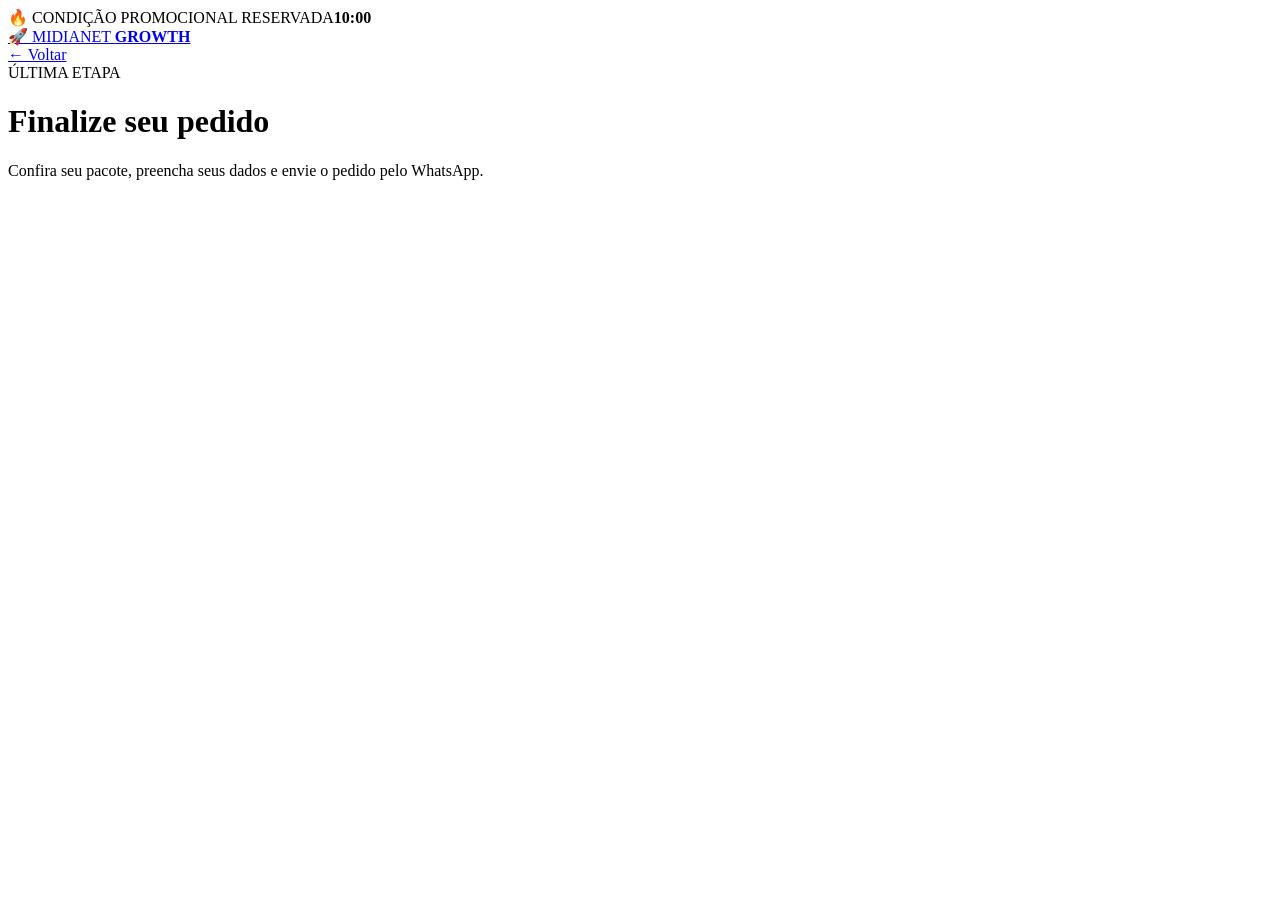
==== commit 6b978cb0: "Revamp checkout.html with new structure and timer Replaced the checkout page content with a new layo" ====
--- a/checkout.html
+++ b/checkout.html
@@ -1,60 +1 @@
-<!doctype html>
-<html lang="pt-BR">
-<head>
-<meta charset="utf-8">
-<meta name="viewport" content="width=device-width, initial-scale=1.0">
-<title>Finalizar pedido — MidiaNet Growth</title>
-<link rel="stylesheet" href="styles.css">
-</head>
-<body class="checkout-page">
-<header class="top checkout-top">
-  <a class="logo" href="index.html">🚀 MIDIANET <b>GROWTH</b></a>
-</header>
-
-<main class="checkout-wrap">
-  <a class="back-link" href="javascript:history.back()">← Voltar aos planos</a>
-
-  <div class="checkout-title">
-    <span class="checkout-kicker">🚀 PACOTE DE ENGAJAMENTO SELECIONADO</span>
-    <h1>Seu pedido está quase pronto!</h1>
-    <p>Confira seu pacote abaixo e informe os dados para finalizar.</p>
-  </div>
-
-  <section class="selected-plan" id="summary"></section>
-
-  <div class="checkout-trust">
-    <div><b>🔒 Compra segura</b><span>Seus dados protegidos</span></div>
-    <div><b>⚡ Início rápido</b><span>Após a confirmação</span></div>
-    <div><b>💬 Atendimento</b><span>Suporte pelo WhatsApp</span></div>
-  </div>
-
-  <section class="checkout-form-card">
-    <div class="form-heading">
-      <span>02</span>
-      <div><h2>Agora só falta você</h2><p>Informe os dados do perfil. Não pedimos sua senha.</p></div>
-    </div>
-    <form id="form" class="checkout-form">
-      <label>Seu nome
-        <input id="nome" required placeholder="Como podemos chamar você?" autocomplete="name">
-      </label>
-      <label>Instagram — @ ou link do perfil
-        <input id="instagram" required placeholder="@seuperfil ou https://instagram.com/..." autocomplete="url">
-      </label>
-      <label>Forma de pagamento
-        <select id="pagamento" required>
-          <option value="">Escolha uma opção</option>
-          <option value="Pix">💠 Pix</option>
-          <option value="Cartão">💳 Cartão</option>
-        </select>
-      </label>
-      <button class="checkout-submit" type="submit">
-        <span>FINALIZAR PEDIDO NO WHATSAPP</span><strong>→</strong>
-      </button>
-      <p class="checkout-note">Você será direcionado ao WhatsApp com todos os dados do pedido preenchidos.</p>
-    </form>
-  </section>
-</main>
-
-<script src="app.js"></script>
-</body>
-</html>
+<!doctype html><html lang="pt-BR"><head><meta charset="utf-8"><meta name="viewport" content="width=device-width,initial-scale=1"><title>Finalizar pedido — MidiaNet Growth</title><link rel="stylesheet" href="styles.css"><script src="pixel.js"></script></head><body><div class="timer-bar">🔥 <span>CONDIÇÃO PROMOCIONAL RESERVADA</span><b id="timer">10:00</b></div><header class="top"><a class="logo" href="index.html">🚀 MIDIANET <b>GROWTH</b></a><nav><a href="javascript:history.back()">← Voltar</a></nav></header><main class="checkout-page"><div class="section-title"><div class="eyebrow">ÚLTIMA ETAPA</div><h1>Finalize seu pedido</h1><p>Confira seu pacote, preencha seus dados e envie o pedido pelo WhatsApp.</p></div><div id="checkoutCard" class="checkout-card"></div></main><script src="app.js"></script></body></html>
--- a/styles.css
+++ b/styles.css
@@ -1,49 +1,37 @@
-*{box-sizing:border-box}html{scroll-behavior:smooth}body{margin:0;background:#030509;color:#f7f7fa;font-family:Poppins,Arial,sans-serif}a{text-decoration:none;color:inherit}.top{height:78px;border-bottom:1px solid #20242d;display:flex;align-items:center;justify-content:space-between;padding:0 3.5%;background:#030509;position:sticky;top:0;z-index:10}.logo{font-weight:900;font-size:20px;line-height:1.05;letter-spacing:.02em}.logo span{font-size:30px}.logo b{display:block;color:#baff00;margin-left:44px}nav{display:flex;align-items:center;gap:38px;font-size:14px;color:#eee}nav .wa{border:1px solid #baff00;border-radius:9px;padding:10px 18px;font-weight:700}.hero{max-width:1100px;margin:auto;min-height:325px;display:grid;grid-template-columns:45% 55%;align-items:center;padding:35px 3% 18px}.eyebrow{color:#baff00;font-size:11px;font-weight:800}.hero h1{font-size:clamp(38px,5vw,58px);line-height:1.02;margin:12px 0;font-weight:900}.hero h1 em{color:#baff00;font-style:normal}.hero p{font-size:16px;color:#bbb;line-height:1.55;max-width:500px}.hero-art{height:270px;position:relative;overflow:hidden}.rocket{position:absolute;right:12%;top:4%;font-size:105px;filter:drop-shadow(0 0 16px #9b38ff)}.curve{position:absolute;right:18%;top:50%;width:500px;height:90px;border-top:4px solid #baff00;border-radius:50%;transform:rotate(-17deg);filter:drop-shadow(0 0 8px #baff00)}.bars{position:absolute;right:12%;bottom:16px;display:flex;align-items:end;gap:10px}.bars i{display:block;width:34px;border:2px solid #baff00;border-radius:5px 5px 0 0;box-shadow:0 0 12px #baff00}.bars i:nth-child(1){height:20px}.bars i:nth-child(2){height:45px}.bars i:nth-child(3){height:70px}.bars i:nth-child(4){height:105px;border-color:#a855f7}.bars i:nth-child(5){height:145px;border-color:#a855f7}.bubble{position:absolute;border:2px solid #c52bff;color:#ff43ff;border-radius:12px;width:54px;height:54px;display:grid;place-items:center;font-size:28px;box-shadow:0 0 20px #9d25ff}.heart{right:0;top:35%}.person{right:3%;top:60%;color:#a855f7}.benefits{max-width:1100px;margin:0 auto 25px;border:1px solid #2b3039;border-radius:13px;display:grid;grid-template-columns:repeat(4,1fr);overflow:hidden}.benefits div{padding:12px 18px;border-right:1px solid #2b3039;display:grid;grid-template-columns:35px 1fr;column-gap:8px;align-items:center}.benefits div:last-child{border:0}.benefits strong{grid-row:1/3;font-size:25px;color:#baff00}.benefits b{font-size:12px}.benefits span{font-size:11px;color:#aaa}.services{max-width:1200px;margin:auto;padding:10px 3% 30px}.section-title{text-align:center;margin-bottom:16px}.section-title h2{font-size:29px;margin:0}.section-title em{color:#baff00;font-style:normal}.section-title p{color:#aaa;margin:3px}.service-grid{display:grid;grid-template-columns:repeat(3,1fr);gap:12px}.service{position:relative;padding:17px 14px;border:1px solid #008e4b;border-radius:13px;text-align:center;background:radial-gradient(circle at 50% 35%,rgba(0,150,75,.08),transparent 60%)}.service.yellow{border-color:#8c8e00;background:radial-gradient(circle at 50% 35%,rgba(180,190,0,.09),transparent 60%)}.service.purple{border-color:#8627bb;background:radial-gradient(circle at 50% 35%,rgba(140,40,220,.08),transparent 60%)}.service .icon{font-size:43px;color:#00d56b}.yellow .icon{color:#d7e800}.purple .icon{color:#c43cff}.service h3{font-size:17px;margin:3px 0}.sub{color:#baff00}.yellow .sub{color:#d7e800}.purple .sub{color:#c43cff}.service>p{font-size:12px;color:#ccc;min-height:37px}.tag{position:absolute;top:0;left:50%;transform:translate(-50%,-50%);background:#101300;border:1px solid #aaa900;border-radius:20px;padding:4px 11px;font-size:10px;color:#dff000;font-weight:800;white-space:nowrap}.preview{border:1px solid #25302b;border-radius:10px;text-align:left;padding:11px 12px;margin-top:9px;background:rgba(0,0,0,.25)}.yellow .preview{border-color:#444715}.purple .preview{border-color:#3d1d4f}.preview h4{margin:0 0 8px;color:#baff00;font-size:17px}.preview ul{list-style:none;padding:0;margin:0;line-height:1.9;font-size:12px}.preview hr{border:0;border-top:1px solid #30343a;margin:8px 0}.preview small{display:block;color:#ddd;font-size:11px;line-height:1.9}.price{display:block;font-size:25px;color:#baff00;margin:9px}.yellow .price{color:#dff000}.purple .price{color:#c43cff}.outline{display:block;border:1px solid currentColor;color:#baff00;border-radius:7px;padding:8px;font-size:11px;font-weight:800}.yellow .outline{color:#dff000}.purple .outline{color:#c43cff}.how,.security,.faq,.cta{max-width:1100px;margin:12px auto;padding:20px;border:1px solid #252a34;border-radius:13px}.how h2{text-align:center;margin:0 0 15px}.steps{display:flex;align-items:center;justify-content:space-between;gap:8px}.steps div{display:grid;grid-template-columns:32px 38px 1fr;align-items:center;gap:7px}.steps b{background:#52149b;border-radius:7px;padding:8px;text-align:center}.steps span{font-size:26px;color:#b13cff}.steps strong{font-size:11px}.steps i{color:#aaa}.security{display:grid;grid-template-columns:1fr 1fr 1fr;align-items:center;gap:20px;font-size:12px}.security div{display:flex;flex-direction:column;gap:4px}.security span{color:#aaa}.payments{text-align:center;font-size:17px}.faq{max-width:700px}.faq h2{text-align:center}.faq details{border:1px solid #272c35;border-radius:8px;margin:7px 0;padding:11px}.faq summary{cursor:pointer;font-weight:700}.faq p{color:#aaa;font-size:13px}.cta{display:flex;justify-content:space-between;align-items:center;padding:22px 28px;border-color:#8428c7;background:radial-gradient(circle at 80%,rgba(130,30,220,.35),transparent 60%)}.cta h2{margin:0;font-size:23px}.cta p{margin:3px 0;color:#ccc}.btn{background:#baff00;color:#080900;padding:13px 20px;border-radius:8px;font-weight:900}footer{text-align:center;border-top:1px solid #20242d;padding:24px;color:#777;font-size:12px;margin-top:20px}@media(max-width:800px){.top{height:64px}.logo{font-size:15px}.logo span{font-size:23px}.logo b{margin-left:33px}nav{gap:8px;font-size:10px}nav a:not(.wa){display:none}.hero{grid-template-columns:1fr;min-height:auto;text-align:center;padding-top:32px}.hero p{margin:0 auto}.hero-art{height:180px;margin-top:10px}.rocket{font-size:75px;right:25%;top:0}.curve{width:330px;right:18%;top:55%}.bars{right:20%;bottom:5px}.bars i{width:23px}.bars i:nth-child(1){height:12px}.bars i:nth-child(2){height:28px}.bars i:nth-child(3){height:45px}.bars i:nth-child(4){height:65px}.bars i:nth-child(5){height:90px}.bubble{width:40px;height:40px;font-size:20px}.heart{right:3%;top:35%}.person{right:3%;top:60%}.benefits{grid-template-columns:1fr 1fr;margin:0 3% 20px}.benefits div{padding:10px}.service-grid{grid-template-columns:1fr}.service{padding:20px 15px}.preview{max-width:420px;margin:10px auto}.section-title h2{font-size:25px}.steps{display:grid;grid-template-columns:1fr 1fr;gap:15px}.steps i{display:none}.steps div{grid-template-columns:28px 30px 1fr}.security{grid-template-columns:1fr;text-align:center}.security div{align-items:center}.cta{flex-direction:column;text-align:center;gap:15px}.cta h2{font-size:20px}}@media(max-width:420px){.hero h1{font-size:38px}.benefits b{font-size:10px}.benefits span{font-size:9px}.benefits strong{font-size:20px}.logo{font-size:12px}nav .wa{padding:8px 9px}.service h3{font-size:16px}}
-/* Cards de planos — destaque comercial */
-.plan-card{position:relative;border:1px solid #008e4b;border-radius:16px;overflow:hidden;background:linear-gradient(180deg,rgba(8,20,16,.98),rgba(3,7,9,.98));box-shadow:0 12px 35px rgba(0,0,0,.3);text-align:left;padding:0;transition:.2s}
-.plan-card:hover{transform:translateY(-3px);box-shadow:0 18px 45px rgba(0,0,0,.45)}
-.plan-card.yellow{border-color:#a3a900;background:linear-gradient(180deg,rgba(27,28,7,.98),rgba(5,7,5,.98))}
-.plan-card.purple{border-color:#922fd0;background:linear-gradient(180deg,rgba(25,9,35,.98),rgba(5,5,10,.98))}
-.plan-card.featured{box-shadow:0 0 0 1px rgba(220,235,0,.15),0 15px 45px rgba(170,180,0,.12)}
-.plan-head{padding:22px 20px 14px;border-bottom:1px solid rgba(255,255,255,.08);display:flex;justify-content:space-between;align-items:center;gap:10px}
-.plan-badge{font-size:17px;font-weight:900;color:#baff00;letter-spacing:.3px}
-.yellow .plan-badge{color:#e4ef00}.purple .plan-badge{color:#cf52ff}
-.plan-price{font-size:24px;color:#fff;white-space:nowrap}
-.plan-main{padding:18px 20px 14px}
-.plan-main h3{font-size:13px;margin:0 0 12px;color:#ddd;text-transform:uppercase;letter-spacing:.8px}
-.benefit-grid{display:grid;grid-template-columns:repeat(2,1fr);gap:8px}
-.benefit{min-height:74px;border:1px solid rgba(255,255,255,.08);background:rgba(255,255,255,.025);border-radius:10px;padding:9px;display:grid;grid-template-columns:25px 1fr;grid-template-rows:1fr 1fr;column-gap:5px;align-items:center}
-.benefit span{grid-row:1/3;font-size:21px}.benefit b{font-size:16px;line-height:1}.benefit small{font-size:10px;color:#9f9f9f}
-.distribution{margin-top:12px;padding:12px;border-radius:10px;background:rgba(0,0,0,.25);border:1px solid rgba(255,255,255,.07);font-size:11px;color:#d9d9d9;line-height:1.9}
-.distribution strong{display:block;color:#fff;font-size:12px;margin-bottom:3px}
-.distribution b{color:#baff00}.yellow .distribution b{color:#e4ef00}.purple .distribution b{color:#cf52ff}
-.distribution small{display:block;color:#888;font-size:9px;margin-top:3px;line-height:1.4}
-.plan-cta{display:flex;justify-content:space-between;align-items:center;margin:4px 20px 20px;padding:12px 14px;border-radius:9px;border:1px solid #baff00;color:#baff00;font-weight:900;font-size:11px;background:rgba(186,255,0,.04)}
-.yellow .plan-cta{border-color:#e4ef00;color:#e4ef00;background:rgba(228,239,0,.04)}
-.purple .plan-cta{border-color:#cf52ff;color:#cf52ff;background:rgba(207,82,255,.04)}
-.plan-cta span{font-size:18px}.plan-card .tag{z-index:2}
-@media(max-width:800px){.plan-head{padding:18px 15px 12px}.plan-main{padding:14px 15px 10px}.plan-price{font-size:21px}.plan-badge{font-size:15px}.benefit b{font-size:15px}.plan-cta{margin:4px 15px 15px}}
-
-/* CHECKOUT PREMIUM */
-.checkout-page{background:radial-gradient(circle at 50% 0%,rgba(125,40,220,.10),transparent 34%),#030509;min-height:100vh}
-.checkout-top{position:sticky;top:0;background:rgba(3,5,9,.94);backdrop-filter:blur(14px)}
-.checkout-wrap{width:min(760px,92%);margin:0 auto;padding:28px 0 60px}
-.back-link{display:inline-flex;align-items:center;color:#aaa;font-size:14px;font-weight:600;margin-bottom:24px;transition:.2s}.back-link:hover{color:#baff00}
-.checkout-title{text-align:center;margin-bottom:22px}.checkout-kicker{display:inline-block;color:#baff00;font-size:10px;font-weight:900;letter-spacing:.12em;margin-bottom:8px}.checkout-title h1{font-size:clamp(30px,6vw,45px);line-height:1.08;margin:0 0 8px;font-weight:900}.checkout-title p{color:#999;margin:0;font-size:14px}
-.selected-plan{position:relative;border:1px solid #baff00;border-radius:18px;background:linear-gradient(145deg,rgba(186,255,0,.08),rgba(124,40,220,.07) 55%,rgba(0,0,0,.18));padding:24px;overflow:hidden;box-shadow:0 0 45px rgba(186,255,0,.07)}
-.selected-plan:before{content:"";position:absolute;right:-80px;top:-100px;width:220px;height:220px;border-radius:50%;background:radial-gradient(circle,rgba(186,255,0,.13),transparent 68%);pointer-events:none}
-.selected-plan small{display:block;color:#baff00;font-size:10px;font-weight:900;letter-spacing:.12em;margin-bottom:5px}.selected-plan h2{margin:0 0 5px;font-size:28px;font-weight:900}.selected-plan>p{margin:0 0 18px;color:#aaa;font-size:13px}.selected-plan hr{border:0;border-top:1px solid rgba(255,255,255,.1);margin:0 0 15px}
-.selected-plan .plan-details{display:grid;grid-template-columns:repeat(4,1fr);gap:9px}.selected-plan .detail{border:1px solid rgba(255,255,255,.08);background:rgba(0,0,0,.22);border-radius:10px;padding:10px;text-align:center}.selected-plan .detail b{display:block;font-size:17px;color:#fff}.selected-plan .detail span{display:block;font-size:9px;color:#999;margin-top:2px}.selected-plan .per-post{margin-top:12px;padding:11px 13px;border-radius:10px;background:rgba(0,0,0,.24);font-size:11px;color:#bbb}.selected-plan .per-post b{color:#baff00}.selected-plan .total{display:flex;align-items:center;justify-content:space-between;margin-top:17px}.selected-plan .total span{font-size:11px;color:#aaa;text-transform:uppercase;letter-spacing:.08em}.selected-plan .total strong{font-size:30px;color:#baff00;font-weight:900}
-.checkout-trust{display:grid;grid-template-columns:repeat(3,1fr);gap:1px;margin:14px 0;background:#252a34;border:1px solid #252a34;border-radius:12px;overflow:hidden}.checkout-trust div{background:#080b10;padding:13px;text-align:center}.checkout-trust b{display:block;font-size:11px}.checkout-trust span{display:block;color:#777;font-size:9px;margin-top:2px}
-.checkout-form-card{margin-top:14px;border:1px solid #252a34;border-radius:18px;background:#080b10;padding:24px}.form-heading{display:flex;gap:12px;align-items:center;margin-bottom:20px}.form-heading>span{width:35px;height:35px;display:grid;place-items:center;border-radius:9px;background:#52149b;color:#fff;font-weight:900;font-size:13px}.form-heading h2{margin:0;font-size:19px}.form-heading p{margin:2px 0 0;color:#777;font-size:11px}.checkout-form{display:flex;flex-direction:column;gap:13px}.checkout-form label{font-size:11px;color:#ccc;font-weight:700}.checkout-form input,.checkout-form select{width:100%;margin-top:6px;border:1px solid #292f39;background:#030509;color:#fff;border-radius:10px;padding:14px;font:inherit;font-size:13px;outline:none;transition:.2s}.checkout-form input::placeholder{color:#626772}.checkout-form input:focus,.checkout-form select:focus{border-color:#baff00;box-shadow:0 0 0 3px rgba(186,255,0,.07)}.checkout-submit{margin-top:5px;border:0;border-radius:11px;padding:16px 18px;background:linear-gradient(90deg,#baff00,#d5ff38);color:#050700;font-size:13px;font-weight:900;display:flex;align-items:center;justify-content:center;gap:10px;cursor:pointer;box-shadow:0 8px 28px rgba(186,255,0,.18);transition:.2s}.checkout-submit:hover{transform:translateY(-2px);box-shadow:0 12px 34px rgba(186,255,0,.28)}.checkout-submit strong{font-size:19px}.checkout-note{text-align:center;color:#666;font-size:9px;margin:0}
-@media(max-width:600px){.checkout-wrap{width:min(94%,520px);padding-top:20px}.back-link{margin-bottom:18px}.checkout-title{margin-bottom:18px}.checkout-title h1{font-size:29px}.checkout-title p{font-size:12px}.selected-plan{padding:18px 15px;border-radius:15px}.selected-plan h2{font-size:24px}.selected-plan .plan-details{grid-template-columns:repeat(2,1fr)}.selected-plan .detail b{font-size:16px}.selected-plan .total strong{font-size:26px}.checkout-trust{grid-template-columns:1fr}.checkout-trust div{padding:10px}.checkout-form-card{padding:18px 15px;border-radius:15px}.form-heading h2{font-size:17px}.checkout-submit{font-size:11px;padding:15px 10px}}
-
-/* Upgrade visual — foco em pacotes de engajamento */
-.engagement-label{display:inline-block;margin:4px 0 8px;padding:5px 10px;border:1px solid rgba(186,255,0,.45);border-radius:999px;background:rgba(186,255,0,.06);color:#baff00;font-size:10px;font-weight:900;letter-spacing:.04em}.yellow .engagement-label{color:#e4ef00;border-color:rgba(228,239,0,.5);background:rgba(228,239,0,.06)}.purple .engagement-label{color:#cf52ff;border-color:rgba(207,82,255,.5);background:rgba(207,82,255,.06)}.service .flags{font-size:38px;filter:drop-shadow(0 0 10px rgba(186,255,0,.2))}.service h3{letter-spacing:.01em}.preview{box-shadow:inset 0 0 25px rgba(255,255,255,.015)}
-
-/* Planos: mais cara de produto/engajamento */
-.plan-card .plan-badge{letter-spacing:.02em}.plan-card .plan-main h3{text-transform:uppercase;letter-spacing:.04em}.plan-card .benefit-grid .benefit{min-height:78px}.plan-card .plan-cta{box-shadow:0 0 18px rgba(186,255,0,.06)}
-
-/* Checkout premium */
-.checkout-wrap{max-width:700px}.checkout-title{margin-bottom:16px}.checkout-kicker{padding:6px 11px;border:1px solid rgba(186,255,0,.35);border-radius:999px;background:rgba(186,255,0,.05)}.selected-plan{border:1px solid #8a35d0;border-radius:18px;background:radial-gradient(circle at 80% 10%,rgba(154,55,255,.16),transparent 42%),linear-gradient(145deg,#10121d,#07090e);padding:22px;box-shadow:0 15px 45px rgba(0,0,0,.35),0 0 30px rgba(135,45,220,.08)}.selected-plan>small{color:#baff00;font-weight:900;letter-spacing:.12em}.selected-plan h2{font-size:28px;margin:8px 0 2px}.selected-plan>p{color:#a9aab2;margin:0 0 14px}.selected-plan hr{border:0;border-top:1px solid #2c2f3b}.selected-plan .plan-details{display:grid;grid-template-columns:repeat(2,1fr);gap:9px;margin:15px 0}.selected-plan .detail{padding:12px;border:1px solid #292d38;border-radius:10px;background:rgba(255,255,255,.025)}.selected-plan .detail b{display:block;font-size:17px;color:#fff}.selected-plan .detail span{display:block;color:#8f929d;font-size:10px;margin-top:2px}.selected-plan .per-post{padding:13px 14px;border-radius:11px;background:rgba(186,255,0,.045);border:1px solid rgba(186,255,0,.16);color:#aaa;font-size:11px;line-height:1.8}.selected-plan .per-post b{color:#baff00}.selected-plan .total{display:flex;justify-content:space-between;align-items:end;margin-top:16px;padding-top:14px;border-top:1px solid #2a2d36}.selected-plan .total span{color:#aaa;font-size:11px}.selected-plan .total strong{font-size:31px;color:#baff00}.checkout-trust{margin:12px 0}.checkout-form-card{border-color:#6f2cb4;background:linear-gradient(145deg,rgba(19,13,31,.98),rgba(7,9,13,.98));box-shadow:0 14px 40px rgba(0,0,0,.28)}.checkout-form-card:before{content:'03';float:right;color:#5d5f6a;font-weight:900;font-size:12px}.form-heading>span{background:linear-gradient(135deg,#7a2fe0,#b24cff);box-shadow:0 0 18px rgba(142,45,220,.25)}.checkout-submit{background:linear-gradient(90deg,#baff00,#d8ff55);font-size:13px;min-height:55px}.checkout-note{font-size:10px}
-@media(max-width:600px){.service .flags{font-size:34px}.engagement-label{font-size:9px}.selected-plan{padding:17px}.selected-plan h2{font-size:24px}.selected-plan .detail{padding:11px}.selected-plan .detail b{font-size:15px}.selected-plan .total strong{font-size:28px}.checkout-form-card{padding:18px 15px}.checkout-title h1{font-size:28px}}
+'30-70':{name:'30% BR + 70% MUNDIAL',color:'green',plans:[
+{name:'START',followers:'500',likes:'5.000',views:'7.500',posts:5,comments:0,price:'R$ 14,99'},
+{name:'BÁSICO',followers:'1.000',likes:'10.000',views:'15.000',posts:7,comments:0,price:'R$ 34,90'},
+{name:'PRO',followers:'2.000',likes:'20.000',views:'30.000',posts:10,comments:5,price:'R$ 69,90',hot:1},
+{name:'PREMIUM',followers:'5.000',likes:'45.000',views:'75.000',posts:15,comments:10,price:'R$ 159,90'},
+{name:'MASTER',followers:'10.000',likes:'100.000',views:'150.000',posts:20,comments:20,price:'R$ 329,90'}]},
+'50-50':{name:'50% BR + 50% MUNDIAL',color:'yellow',plans:[
+{name:'START',followers:'500',likes:'5.000',views:'7.500',posts:5,comments:0,price:'R$ 19,90'},
+{name:'BÁSICO',followers:'1.000',likes:'10.000',views:'15.000',posts:7,comments:0,price:'R$ 39,90'},
+{name:'PRO',followers:'2.000',likes:'20.000',views:'30.000',posts:10,comments:5,price:'R$ 79,90',hot:1},
+{name:'PREMIUM',followers:'5.000',likes:'45.000',views:'75.000',posts:15,comments:10,price:'R$ 179,90'},
+{name:'MASTER',followers:'10.000',likes:'100.000',views:'150.000',posts:20,comments:20,price:'R$ 349,90'}]},
+br:{name:'100% BRASILEIROS',color:'purple',plans:[
+{name:'START',followers:'500',likes:'5.000',views:'7.500',posts:5,comments:0,price:'R$ 89,90'},
+{name:'BÁSICO',followers:'1.000',likes:'10.000',views:'15.000',posts:7,comments:0,price:'R$ 149,90'},
+{name:'PRO',followers:'2.000',likes:'20.000',views:'30.000',posts:10,comments:5,price:'R$ 249,90',hot:1},
+{name:'PREMIUM',followers:'5.000',likes:'45.000',views:'75.000',posts:15,comments:10,price:'R$ 449,90'},
+{name:'MASTER',followers:'10.000',likes:'100.000',views:'150.000',posts:20,comments:20,price:'R$ 799,90'}]}};
+function num(s){return Number(String(s).replaceAll('.',''))}
+function per(total,posts){return Math.floor(num(total)/posts).toLocaleString('pt-BR')}
+function startTimer(){const key='midia_offer_until';let end=Number(localStorage.getItem(key));if(!end||end<Date.now()){end=Date.now()+10*60*1000;localStorage.setItem(key,String(end))}const els=document.querySelectorAll('#timer');const tick=()=>{let left=Math.max(0,end-Date.now());let sec=Math.floor(left/1000),m=Math.floor(sec/60),s=sec%60;els.forEach(e=>e.textContent=String(m).padStart(2,'0')+':'+String(s).padStart(2,'0'));};tick();setInterval(tick,1000)}startTimer();
+const key=new URLSearchParams(location.search).get('servico')||sessionStorage.getItem('servico')||'30-70';const svc=DATA[key]||DATA['30-70'];
+if(document.querySelector('#plans')){
+ sessionStorage.setItem('servico',key);document.querySelector('#service').textContent=svc.name;
+ document.querySelector('#plans').innerHTML=svc.plans.map((p,i)=>{const lp=per(p.likes,p.posts),vp=per(p.views,p.posts);return `<article class="plan-card ${svc.color} ${p.hot?'featured':''}" data-index="${i}">${p.hot?'<span class="tag">🔥 MAIS VENDIDO</span>':''}<div class="plan-top"><div><span class="plan-kicker">🚀 PACOTE DE ENGAJAMENTO</span><h3>${p.name}</h3></div><strong>${p.price}</strong></div><div class="benefit-grid"><div class="benefit">👤<b>${p.followers}</b><small>seguidores</small></div><div class="benefit">❤️<b>${p.likes}</b><small>curtidas</small></div><div class="benefit">👁️<b>${p.views}</b><small>visualizações</small></div><div class="benefit">📲<b>${p.posts}</b><small>publicações</small></div>${p.comments?`<div class="benefit">💬<b>${p.comments}</b><small>comentários</small></div>`:''}</div><div class="distribution"><b>📲 Você recebe um pacote completo</b><div>❤️ ${p.likes} curtidas para distribuir</div><div>👁️ ${p.views} visualizações para distribuir</div>${p.comments?`<div>💬 ${p.comments} comentários personalizados</div>`:''}<small>Você escolhe em quais publicações distribuir o engajamento, conforme as condições do pacote.</small></div><button class="plan-cta">QUERO ESTE PACOTE <span>→</span></button></article>`}).join('');
+ document.querySelectorAll('.plan-card').forEach(c=>c.addEventListener('click',()=>{const i=Number(c.dataset.index),p=svc.plans[i];sessionStorage.setItem('pedido',JSON.stringify({service:svc.name,plan:p,key}));if(typeof fbq==='function')fbq('track','InitiateCheckout',{content_name:p.name,content_category:svc.name,value:Number(p.price.replace('R$ ','').replace('.','').replace(',','.')),currency:'BRL'});location.href='checkout.html'}));
+}
+if(document.querySelector('#checkoutCard')){
+ const o=JSON.parse(sessionStorage.getItem('pedido')||'null');if(!o){location.href='index.html'}else{
+ const p=o.plan,lp=per(p.likes,p.posts),vp=per(p.views,p.posts);
+ document.querySelector('#checkoutCard').innerHTML=`<div class="selected"><div><span>🚀 PACOTE SELECIONADO</span><h2>${p.name}</h2><p>${o.service}</p></div><strong>${p.price}</strong><div class="selected-grid"><div>👤 <b>${p.followers}</b><small>seguidores</small></div><div>❤️ <b>${p.likes}</b><small>curtidas</small></div><div>👁️ <b>${p.views}</b><small>visualizações</small></div><div>📲 <b>${p.posts}</b><small>publicações</small></div>${p.comments?`<div>💬 <b>${p.comments}</b><small>comentários</small></div>`:''}</div><div class="distribution">❤️ <b>${lp}</b> curtidas por publicação em média<br>👁️ <b>${vp}</b> visualizações por publicação em média</div></div><form id="orderForm"><div class="form-section"><h3>👤 Seus dados</h3><label>Seu nome<input id="nome" autocomplete="name" placeholder="Digite seu nome" required></label><label>Seu WhatsApp<input id="telefone" inputmode="tel" autocomplete="tel" placeholder="(21) 99999-9999" required></label><label>Seu Instagram<input id="instagram" placeholder="@seuusuario ou link do perfil" required><small>Digite seu <b>@</b> ou cole o <b>link do perfil</b>. Não informe sua senha.</small></label></div><div class="form-section"><h3>💳 Forma de pagamento</h3><div class="pay-grid"><button type="button" class="pay-option" data-pay="Pix">⚡ <b>Pix</b><small>Mais rápido</small></button><button type="button" class="pay-option" data-pay="Cartão">💳 <b>Cartão</b><small>Crédito / débito</small></button></div><input type="hidden" id="pagamento"></div><button class="final-btn" id="finalBtn" type="submit" disabled>💬 FINALIZAR PEDIDO NO WHATSAPP <span>→</span></button><div class="form-trust">🔒 Seus dados estão protegidos　•　🔄 Reposição conforme o pacote　•　💬 Atendimento via WhatsApp</div></form><section class="checkout-proof"><div class="mini-seal">★<b>7 DIAS</b></div><div><b>Compra protegida</b><p>Reposição conforme o pacote e política de devolução em caso de não entrega.</p></div></section>`;
+ document.querySelectorAll('.pay-option').forEach(btn=>btn.addEventListener('click',()=>{document.querySelectorAll('.pay-option').forEach(x=>x.classList.remove('selected'));btn.classList.add('selected');document.querySelector('#pagamento').value=btn.dataset.pay;validate()}));
+ const fields=['nome','telefone','instagram'];fields.forEach(id=>document.querySelector('#'+id).addEventListener('input',validate));
+ function validate(){const ok=fields.every(id=>document.querySelector('#'+id).value.trim())&&document.querySelector('#pagamento').value;document.querySelector('#finalBtn').disabled=!ok;document.querySelector('#finalBtn').classList.toggle('ready',!!ok)}
+ document.querySelector('#orderForm').addEventListener('submit',e=>{e.preventDefault();const nome=document.querySelector('#nome').value.trim(),telefone=document.querySelector('#telefone').value.trim(),instagram=document.querySelector('#instagram').value.trim(),pag=document.querySelector('#pagamento').value; if(typeof fbq==='function')fbq('track','Lead',{content_name:p.name,content_category:o.service,value:num(p.price),currency:'BRL'});const msg=`🚀 *NOVO PEDIDO — MIDIANET GROWTH*\n\n👤 *Nome:* ${nome}\n📱 *WhatsApp:* ${telefone}\n📸 *Instagram:* ${instagram}\n\n📦 *PACOTE:* ${p.name}\n🌎 *Público:* ${o.service}\n👥 *Seguidores:* ${p.followers}\n❤️ *Curtidas:* ${p.likes}\n👁️ *Visualizações:* ${p.views}\n📲 *Publicações:* ${p.posts}${p.comments?`\n💬 *Comentários personalizados:* ${p.comments}`:''}\n💳 *Pagamento:* ${pag}\n💰 *Valor:* ${p.price}\n\n✅ Quero finalizar meu pedido.`;window.location.href='https://wa.me/5521991689838?text='+encodeURIComponent(msg)});
+ }
+}
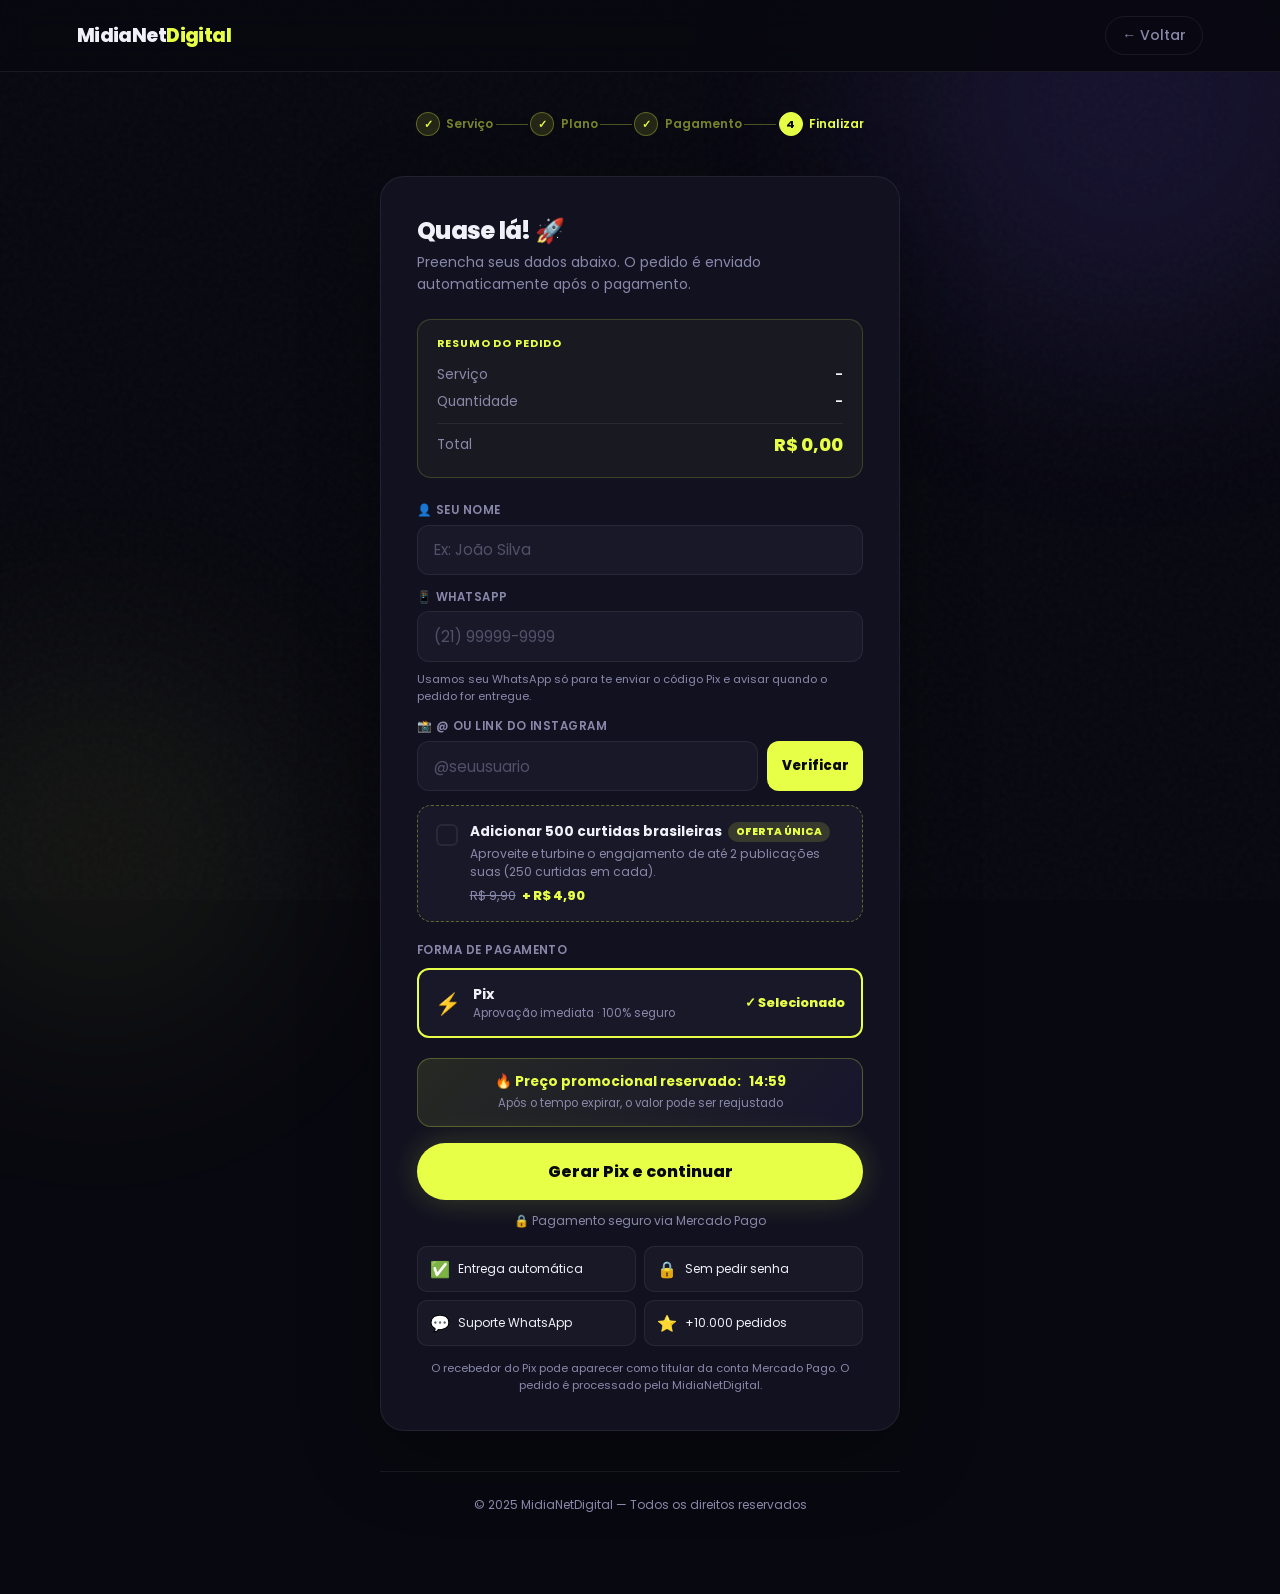
==== commit ff25b3ea: "Add files via upload" ====
--- a/checkout.html
+++ b/checkout.html
@@ -1 +1,1245 @@
-<!doctype html><html lang="pt-BR"><head><meta charset="utf-8"><meta name="viewport" content="width=device-width,initial-scale=1"><title>Finalizar pedido — MidiaNet Growth</title><link rel="stylesheet" href="styles.css"><script src="pixel.js"></script></head><body><div class="timer-bar">🔥 <span>CONDIÇÃO PROMOCIONAL RESERVADA</span><b id="timer">10:00</b></div><header class="top"><a class="logo" href="index.html">🚀 MIDIANET <b>GROWTH</b></a><nav><a href="javascript:history.back()">← Voltar</a></nav></header><main class="checkout-page"><div class="section-title"><div class="eyebrow">ÚLTIMA ETAPA</div><h1>Finalize seu pedido</h1><p>Confira seu pacote, preencha seus dados e envie o pedido pelo WhatsApp.</p></div><div id="checkoutCard" class="checkout-card"></div></main><script src="app.js"></script></body></html>
+<!DOCTYPE html>
+<html lang="pt-BR">
+<head>
+  <meta charset="UTF-8"/>
+  <meta name="viewport" content="width=device-width, initial-scale=1.0"/>
+  <title>Finalizar Pedido - MidiaNetDigital</title>
+  <link rel="preconnect" href="https://fonts.googleapis.com"/>
+  <link href="https://fonts.googleapis.com/css2?family=Poppins:wght@400;500;600;700;800&display=swap" rel="stylesheet"/>
+
+  <script>
+    !function(f,b,e,v,n,t,s){
+      if(f.fbq)return;n=f.fbq=function(){n.callMethod?
+      n.callMethod.apply(n,arguments):n.queue.push(arguments)};
+      if(!f._fbq)f._fbq=n;n.push=n;n.loaded=!0;n.version='2.0';
+      n.queue=[];t=b.createElement(e);t.async=!0;
+      t.src=v;s=b.getElementsByTagName(e)[0];
+      s.parentNode.insertBefore(t,s)
+    }(window,document,'script','https://connect.facebook.net/en_US/fbevents.js');
+    fbq('init','855639116397202');
+    setTimeout(function(){
+      fbq('track','PageView');
+      fbq('track','InitiateCheckout');
+    },1500);
+  </script>
+
+  <style>
+    :root{
+      --bg:#080810;--s1:#111120;--s2:#181828;
+      --ac:#e8ff47;--ac2:#7c5cfc;
+      --text:#f0f0f8;--muted:#8888aa;
+      --border:rgba(255,255,255,0.07);
+      --danger:#ff5555;--success:#34d399;
+    }
+    *,*::before,*::after{box-sizing:border-box;margin:0;padding:0;font-family:"Poppins",sans-serif}
+    body{background:var(--bg);color:var(--text);overflow-x:hidden;min-height:100vh}
+    body::before{content:"";position:fixed;inset:0;opacity:.03;pointer-events:none;z-index:0;
+      background-image:url("data:image/svg+xml,%3Csvg viewBox='0 0 200 200' xmlns='http://www.w3.org/2000/svg'%3E%3Cfilter id='n'%3E%3CfeTurbulence type='fractalNoise' baseFrequency='.9' numOctaves='4'/%3E%3C/filter%3E%3Crect width='100%25' height='100%25' filter='url(%23n)'/%3E%3C/svg%3E")}
+    .blob{position:fixed;border-radius:50%;pointer-events:none;z-index:0;filter:blur(110px)}
+    .b1{width:500px;height:500px;background:var(--ac2);top:-150px;right:-100px;opacity:.13}
+    .b2{width:400px;height:400px;background:var(--ac);bottom:-150px;left:-100px;opacity:.06}
+
+    nav{position:fixed;top:0;left:0;right:0;z-index:100;display:flex;align-items:center;justify-content:space-between;padding:1rem 6%;background:rgba(8,8,16,.9);backdrop-filter:blur(16px);border-bottom:1px solid var(--border)}
+    .logo{font-weight:800;font-size:1.2rem;letter-spacing:-.03em;color:var(--text);text-decoration:none}
+    .logo em{color:var(--ac);font-style:normal}
+    .nav-back{display:inline-flex;align-items:center;gap:.4rem;color:var(--muted);font-size:.875rem;font-weight:500;text-decoration:none;padding:.5rem 1rem;border:1px solid var(--border);border-radius:100px;transition:color .2s,border-color .2s;cursor:pointer}
+    .nav-back:hover{color:var(--text);border-color:rgba(255,255,255,.18)}
+
+    .page{position:relative;z-index:1;min-height:100vh;padding:7rem 6% 5rem;display:flex;flex-direction:column;align-items:center}
+
+    .prog{display:flex;align-items:center;margin-bottom:2.5rem}
+    .st{display:flex;align-items:center;gap:.4rem;font-size:.75rem;font-weight:600;color:var(--muted)}
+    .st.on{color:var(--ac)}
+    .st.dn{color:rgba(232,255,71,.5)}
+    .sd{width:24px;height:24px;border-radius:50%;background:var(--s2);border:1px solid var(--border);display:flex;align-items:center;justify-content:center;font-size:.7rem;font-weight:700}
+    .st.on .sd{background:var(--ac);color:#080810;border-color:var(--ac)}
+    .st.dn .sd{background:rgba(232,255,71,.12);border-color:rgba(232,255,71,.3);color:var(--ac)}
+    .sl{width:32px;height:1px;background:var(--border);margin:0 .15rem}
+    .sl.dn{background:rgba(232,255,71,.3)}
+
+    .box{background:var(--s1);border:1px solid var(--border);border-radius:24px;padding:2.25rem;width:100%;max-width:520px;box-shadow:0 24px 80px rgba(0,0,0,.3);animation:up .6s ease both}
+    .box h2{font-size:1.5rem;font-weight:800;margin-bottom:.25rem;letter-spacing:-.03em}
+    .sub{color:var(--muted);font-size:.875rem;margin-bottom:1.5rem;line-height:1.55}
+
+    .resumo{background:rgba(232,255,71,.04);border:1px solid rgba(232,255,71,.18);border-radius:14px;padding:1rem 1.2rem;margin-bottom:1.5rem}
+    .resumo-title{font-size:.68rem;font-weight:700;letter-spacing:.08em;text-transform:uppercase;color:var(--ac);margin-bottom:.6rem}
+    .resumo-row{display:flex;justify-content:space-between;align-items:center;font-size:.85rem;padding:.2rem 0}
+    .resumo-row span:first-child{color:var(--muted)}
+    .resumo-row span:last-child{font-weight:600}
+    .resumo-total{border-top:1px solid var(--border);margin-top:.5rem;padding-top:.5rem}
+    .resumo-total span:last-child{color:var(--ac);font-size:1.1rem;font-weight:800}
+    .combo-note{margin:-.45rem 0 1rem;padding:.8rem .9rem;border-radius:14px;background:rgba(124,92,252,.08);border:1px solid rgba(124,92,252,.25);font-size:.78rem;line-height:1.5;color:var(--text)}
+    .dist-box{margin-top:1rem;background:rgba(255,255,255,.025);border:1px solid var(--border);border-radius:16px;padding:1rem}
+    .dist-title{font-weight:800;font-size:.85rem;margin-bottom:.35rem}
+    .dist-help{font-size:.72rem;color:var(--muted);margin-bottom:.8rem;line-height:1.5}
+    .post-row{display:grid;grid-template-columns:58px 1fr;gap:.7rem;align-items:center;padding:.65rem 0;border-bottom:1px solid var(--border)}
+    .post-row:last-child{border-bottom:0}
+    .post-thumb{width:58px;height:58px;border-radius:10px;object-fit:cover}
+    .post-meta{font-size:.74rem;font-weight:700;margin-bottom:.45rem}
+    .dist-inputs{display:grid;grid-template-columns:1fr 1fr;gap:.5rem}
+    .dist-inputs label{font-size:.64rem;color:var(--muted);display:block}
+    .dist-inputs input{margin-top:.2rem;width:100%;padding:.55rem .6rem;border-radius:9px;background:var(--s2);border:1px solid var(--border);color:var(--text);outline:none}
+    .dist-total{margin-top:.8rem;padding:.65rem .75rem;border-radius:10px;background:rgba(52,211,153,.07);border:1px solid rgba(52,211,153,.2);font-size:.74rem;font-weight:800}
+    .btn-manual{width:100%;margin-top:.7rem;border:1px dashed rgba(232,255,71,.35);background:rgba(232,255,71,.04);color:var(--ac);border-radius:10px;padding:.65rem;font-weight:800;cursor:pointer}
+    .combo-summary{margin-bottom:1rem}
+    .combo-summary .resumo-row span:last-child{max-width:65%;text-align:right}
+    @media(max-width:600px){.post-row{grid-template-columns:52px 1fr}.post-thumb{width:52px;height:52px}.dist-inputs{grid-template-columns:1fr 1fr}.combo-summary .resumo-row{align-items:flex-start}}
+    .resumo-icon{margin-right:.4rem}
+
+    .fg{display:flex;flex-direction:column;gap:.35rem;margin-bottom:.85rem}
+    .fg label{font-size:.73rem;font-weight:600;color:var(--muted);letter-spacing:.04em;text-transform:uppercase;display:flex;align-items:center;gap:.4rem}
+    .fg input{background:var(--s2);border:1px solid var(--border);border-radius:12px;padding:.8rem 1rem;color:var(--text);font-size:.95rem;outline:none;transition:border-color .2s,box-shadow .2s;width:100%}
+    .fg input:focus{border-color:rgba(232,255,71,.4);box-shadow:0 0 0 3px rgba(232,255,71,.06)}
+    .fg input.valid{border-color:rgba(52,211,153,.4)}
+    .fg input.invalid{border-color:rgba(255,85,85,.4)}
+    .fg input::placeholder{color:rgba(136,136,170,.5)}
+    .field-msg{font-size:.72rem;margin-top:.2rem;display:none}
+    .field-msg.show{display:block}
+    .field-msg.err{color:var(--danger)}
+    .field-msg.ok{color:var(--success)}
+
+    .pay-label{font-size:.73rem;font-weight:600;color:var(--muted);letter-spacing:.04em;text-transform:uppercase;margin-bottom:.6rem}
+    .pay-tabs{display:grid;grid-template-columns:1fr;gap:.75rem;margin-bottom:1.25rem}
+    .pay-tab{background:var(--s2);border:2px solid var(--ac);border-radius:12px;padding:.85rem 1rem;display:flex;align-items:center;gap:.75rem;cursor:pointer}
+    .pay-tab-icon{font-size:1.3rem}
+    .pay-tab-name{font-weight:700;font-size:.9rem}
+    .pay-tab-sub{font-size:.73rem;color:var(--muted)}
+
+    .urgency-box{background:linear-gradient(135deg,rgba(232,255,71,.1),rgba(124,92,252,.06));border:1px solid rgba(232,255,71,.25);border-radius:14px;padding:.85rem 1rem;text-align:center;margin-bottom:1rem}
+    .urgency-top{font-size:.85rem;font-weight:700;color:var(--ac);display:flex;align-items:center;justify-content:center;gap:.5rem;margin-bottom:.2rem}
+    .urgency-sub{font-size:.72rem;color:var(--muted)}
+
+    .btn-pay{width:100%;padding:1rem;border:none;border-radius:100px;background:var(--ac);color:#080810;font-size:1rem;font-weight:800;cursor:pointer;transition:opacity .2s,transform .2s,box-shadow .2s;box-shadow:0 0 32px rgba(232,255,71,.2);display:flex;align-items:center;justify-content:center;gap:.5rem}
+    .btn-pay:hover{opacity:.9;transform:translateY(-2px);box-shadow:0 0 50px rgba(232,255,71,.35)}
+    .btn-pay:disabled{opacity:.45;cursor:not-allowed;transform:none;box-shadow:none}
+    .secure{display:flex;align-items:center;justify-content:center;gap:.4rem;margin-top:.75rem;font-size:.75rem;color:var(--muted)}
+
+    .trust-badges{margin-top:1rem;display:grid;grid-template-columns:1fr 1fr;gap:.5rem}
+    .trust-badge{background:rgba(255,255,255,.03);border:1px solid var(--border);border-radius:10px;padding:.6rem .75rem;display:flex;align-items:center;gap:.5rem;font-size:.75rem;color:var(--text)}
+    .trust-badge span{font-size:1rem}
+
+    .receiver-note{margin-top:.85rem;color:var(--muted);font-size:.7rem;line-height:1.5;text-align:center}
+
+    .bump-box{background:var(--s2);border:1.5px dashed rgba(232,255,71,.35);border-radius:14px;padding:1rem 1.1rem;margin-bottom:1.25rem;cursor:pointer;transition:border-color .2s,background .2s}
+    .bump-box.active{border-style:solid;border-color:var(--ac);background:rgba(232,255,71,.05)}
+    .bump-row{display:flex;align-items:flex-start;gap:.75rem}
+    .bump-check{width:22px;height:22px;border-radius:6px;border:2px solid var(--border);flex-shrink:0;display:flex;align-items:center;justify-content:center;margin-top:.1rem;transition:.2s}
+    .bump-box.active .bump-check{background:var(--ac);border-color:var(--ac);color:#080810;font-weight:900}
+    .bump-text{flex:1}
+    .bump-title{font-size:.85rem;font-weight:700;display:flex;align-items:center;gap:.4rem;flex-wrap:wrap}
+    .bump-tag{background:rgba(232,255,71,.15);color:var(--ac);font-size:.65rem;font-weight:800;padding:.1rem .5rem;border-radius:100px;text-transform:uppercase}
+    .bump-desc{font-size:.76rem;color:var(--muted);margin-top:.2rem}
+    .bump-price{font-size:.8rem;margin-top:.35rem}
+    .bump-price .old{color:var(--muted);text-decoration:line-through;margin-right:.4rem}
+    .bump-price .new{color:var(--ac);font-weight:800}
+
+    #tela-pix{display:none;text-align:center}
+    #tela-pix h3{font-size:1.3rem;font-weight:800;margin-bottom:.4rem}
+    #tela-pix .sub-pix{color:var(--muted);font-size:.875rem;margin-bottom:1.1rem;line-height:1.5}
+    .pix-valor{font-size:2rem;font-weight:800;color:var(--ac);margin-bottom:1rem}
+    .pix-desconto-tag{display:inline-flex;align-items:center;gap:.35rem;background:rgba(52,211,153,.1);border:1px solid rgba(52,211,153,.3);color:var(--success);font-size:.72rem;font-weight:700;padding:.3rem .7rem;border-radius:100px;margin-bottom:1.1rem}
+
+    .pix-steps{display:flex;flex-direction:column;gap:.5rem;margin-bottom:1.1rem;text-align:left}
+    .pix-step{display:flex;align-items:center;gap:.75rem;font-size:.82rem;color:var(--muted)}
+    .pix-step-num{width:24px;height:24px;border-radius:50%;background:rgba(232,255,71,.1);border:1px solid rgba(232,255,71,.25);display:flex;align-items:center;justify-content:center;font-size:.7rem;font-weight:800;color:var(--ac);flex-shrink:0}
+    .pix-qr{background:white;border-radius:16px;padding:1rem;display:inline-block;margin-bottom:1.1rem}
+    .pix-qr img{width:190px;height:190px;display:block}
+    .pix-copy-box{background:var(--s2);border:1px solid var(--border);border-radius:12px;padding:.8rem 1rem;display:flex;align-items:center;justify-content:space-between;gap:.75rem;margin-bottom:.85rem;word-break:break-all}
+    .pix-code{font-size:.72rem;color:var(--muted);text-align:left;flex:1;line-height:1.5}
+    .btn-copy{background:var(--ac);color:#080810;font-weight:700;font-size:.8rem;padding:.5rem 1rem;border:none;border-radius:100px;cursor:pointer;white-space:nowrap;transition:opacity .2s,transform .1s}
+    .btn-copy:hover{opacity:.85}
+    .btn-copy:active{transform:scale(.97)}
+
+    .btn-wa-pix{width:100%;display:flex;align-items:center;justify-content:center;gap:.5rem;background:#25d366;color:#fff;font-weight:700;font-size:.88rem;padding:.8rem 1rem;border-radius:100px;text-decoration:none;margin-bottom:.85rem;transition:opacity .2s,transform .2s}
+    .btn-wa-pix:hover{opacity:.9;transform:translateY(-1px)}
+
+    .pix-timer{font-size:.82rem;color:var(--muted);margin-bottom:1rem}
+    .pix-timer span{color:var(--ac);font-weight:700}
+    .pix-timer.urgent span{color:var(--danger);animation:blink .8s infinite}
+
+    .status-box{background:rgba(232,255,71,.04);border:1px solid rgba(232,255,71,.15);border-radius:12px;padding:.85rem 1.1rem;margin-bottom:1rem;display:flex;align-items:center;gap:.75rem;font-size:.85rem;text-align:left}
+    .status-dot{width:9px;height:9px;border-radius:50%;background:var(--ac);flex-shrink:0;animation:blink 1.5s infinite}
+    @keyframes blink{0%,100%{opacity:1}50%{opacity:.25}}
+
+    .pix-social{background:rgba(124,92,252,.06);border:1px solid rgba(124,92,252,.2);border-radius:12px;padding:.7rem .9rem;margin-bottom:1rem;font-size:.78rem;color:var(--text);text-align:left;display:flex;align-items:center;gap:.6rem}
+
+    .btn-verificar{width:100%;padding:.85rem;border:1px solid rgba(232,255,71,.3);border-radius:100px;background:transparent;color:var(--ac);font-size:.9rem;font-weight:700;cursor:pointer;transition:background .2s;margin-top:.5rem}
+    .btn-verificar:hover{background:rgba(232,255,71,.06)}
+
+    #tela-sucesso{display:none;text-align:center}
+    .success-anim{font-size:4rem;margin-bottom:1rem;animation:bounce .6s ease}
+    @keyframes bounce{0%{transform:scale(.5)}70%{transform:scale(1.1)}100%{transform:scale(1)}}
+    #tela-sucesso h3{font-size:1.5rem;font-weight:800;margin-bottom:.5rem}
+    #tela-sucesso p{color:var(--muted);font-size:.875rem;line-height:1.65;margin-bottom:1.5rem}
+    .success-actions{display:flex;flex-direction:column;gap:.75rem}
+    .btn-wa{display:flex;align-items:center;justify-content:center;gap:.5rem;background:#25d366;color:#fff;font-weight:700;font-size:.9rem;padding:.85rem 1.5rem;border-radius:100px;text-decoration:none;transition:opacity .2s}
+    .btn-wa:hover{opacity:.9}
+    .btn-home{display:flex;align-items:center;justify-content:center;background:var(--s2);border:1px solid var(--border);color:var(--text);font-weight:600;font-size:.875rem;padding:.75rem 1.5rem;border-radius:100px;text-decoration:none;transition:background .2s}
+    .btn-home:hover{background:rgba(255,255,255,.06)}
+
+    .social-proof{position:fixed;left:18px;bottom:18px;z-index:200;max-width:300px;background:rgba(17,17,32,.96);border:1px solid rgba(232,255,71,.2);box-shadow:0 8px 32px rgba(0,0,0,.4);border-radius:14px;padding:.8rem 1rem;font-size:.8rem;color:var(--text);opacity:0;transform:translateY(12px);transition:.35s ease;pointer-events:none}
+    .social-proof.show{opacity:1;transform:translateY(0)}
+
+    footer{position:relative;z-index:1;margin-top:2.5rem;padding-top:1.5rem;border-top:1px solid var(--border);text-align:center;color:var(--muted);font-size:.75rem;width:100%;max-width:520px}
+
+    @keyframes up{from{opacity:0;transform:translateY(20px)}to{opacity:1;transform:translateY(0)}}
+    @media(max-width:600px){
+      .page{padding:6.5rem 5% 4rem}
+      nav{padding:1rem 5%}
+      .box{padding:1.5rem 1.1rem}
+      .sl{width:20px}
+      .trust-badges{grid-template-columns:1fr}
+      .social-proof{left:10px;right:10px;bottom:10px;max-width:none}
+    }
+  </style>
+</head>
+<body>
+  <div class="blob b1"></div>
+  <div class="blob b2"></div>
+
+  <nav>
+    <a href="index.html" class="logo">MidiaNet<em>Digital</em></a>
+    <a href="#" onclick="history.back();return false;" class="nav-back">← Voltar</a>
+  </nav>
+
+  <section class="page">
+    <div class="prog">
+      <div class="st dn"><div class="sd">✓</div>Serviço</div><div class="sl dn"></div>
+      <div class="st dn"><div class="sd">✓</div>Plano</div><div class="sl dn"></div>
+      <div class="st dn"><div class="sd">✓</div>Pagamento</div><div class="sl dn"></div>
+      <div class="st on"><div class="sd">4</div>Finalizar</div>
+    </div>
+
+    <div class="box">
+
+      <div id="tela-form">
+        <h2>Quase lá! 🚀</h2>
+        <p class="sub">Preencha seus dados abaixo. O pedido é enviado automaticamente após o pagamento.</p>
+
+        <div class="resumo">
+          <div class="resumo-title">Resumo do pedido</div>
+          <div class="resumo-row"><span>Serviço</span><span><span class="resumo-icon" id="r-icon"></span><span id="r-servico">-</span></span></div>
+          <div class="resumo-row"><span>Quantidade</span><span id="r-plano">-</span></div>
+          <div class="resumo-row" id="bump-resumo-row" style="display:none"><span>+ Order bump</span><span id="r-bump-valor">-</span></div>
+          <div class="resumo-row" id="r-beneficios-row" style="display:none"><span>Benefícios</span><span id="r-beneficios">-</span></div>
+          <div class="resumo-row resumo-total"><span>Total</span><span id="r-valor">-</span></div>
+        </div>
+        <div class="combo-note" id="combo-note" style="display:none"></div>
+
+        <div class="fg">
+          <label for="nome">👤 Seu nome</label>
+          <input type="text" id="nome" placeholder="Ex: João Silva" autocomplete="name"/>
+          <div class="field-msg" id="msg-nome"></div>
+        </div>
+
+        <div class="fg">
+          <label for="telefone">📱 WhatsApp</label>
+          <input type="tel" id="telefone" placeholder="(21) 99999-9999" maxlength="15" autocomplete="tel"/>
+          <div class="field-msg" id="msg-telefone"></div>
+          <div class="field-msg show" style="color:var(--muted);font-size:.7rem">Usamos seu WhatsApp só para te enviar o código Pix e avisar quando o pedido for entregue.</div>
+        </div>
+
+        <div class="fg">
+          <label for="instagram" id="label-instagram">📸 @ ou link do Instagram</label>
+
+          <div style="display:flex;gap:.6rem;">
+            <input
+              type="text"
+              id="instagram"
+              placeholder="@seuusuario"
+              style="flex:1;"
+            />
+
+            <button
+              type="button"
+              onclick="verificarInstagram()"
+              style="border:none;border-radius:12px;background:var(--ac);color:#080810;font-weight:800;padding:0 .9rem;cursor:pointer;"
+            >
+              Verificar
+            </button>
+          </div>
+
+          <div class="field-msg" id="msg-instagram"></div>
+        </div>
+
+        <input type="hidden" id="link_final_instagram"/>
+
+        <div id="perfil-verificado" style="display:none;margin-top:.9rem;background:rgba(232,255,71,.06);border:1px solid rgba(232,255,71,.22);border-radius:14px;padding:1rem;">
+          <div style="display:flex;align-items:center;gap:.8rem;">
+            <img id="perfil-foto" src="" style="width:54px;height:54px;border-radius:50%;object-fit:cover;border:2px solid var(--ac);">
+            <div>
+              <div id="perfil-nome" style="font-weight:800;color:var(--text);">Perfil encontrado</div>
+              <div id="perfil-user" style="font-size:.85rem;color:var(--muted);">@usuario</div>
+              <div id="perfil-stats" style="font-size:.78rem;color:var(--muted);margin-top:.25rem;"></div>
+
+              <a id="perfil-link" href="#" target="_blank" style="display:inline-block;margin-top:.35rem;color:var(--ac);font-size:.8rem;font-weight:700;text-decoration:none;">
+                Ver perfil ↗
+              </a>
+              <button
+                type="button"
+                id="btn-confirmar-perfil"
+                onclick="confirmarPerfilInstagram()"
+                style="margin-top:.9rem;width:100%;border:none;border-radius:999px;background:var(--ac);color:#080810;font-weight:800;padding:.75rem;cursor:pointer;"
+              >
+                Confirmar perfil
+              </button>
+            </div>
+          </div>
+
+          <div id="posts-instagram" style="display:none;margin-top:1rem;">
+            <div style="font-size:.78rem;font-weight:700;color:var(--muted);text-transform:uppercase;margin-bottom:.7rem;">
+              Escolha a publicação
+            </div>
+
+            <div id="info-publicacoes" style="margin-bottom:.7rem;font-size:.78rem;color:var(--ac);font-weight:700;line-height:1.5;"></div>
+
+            <div id="posts-grid" style="display:grid;grid-template-columns:repeat(3,1fr);gap:.6rem;"></div>
+            <div id="manual-post" style="margin-top:.8rem;">
+              <div style="font-size:.78rem;color:var(--muted);margin-bottom:.4rem;">
+                Não encontrou a publicação? Cole o link abaixo.
+              </div>
+
+              <div style="display:flex;gap:.5rem;">
+                <input
+                  type="text"
+                  id="link-manual-instagram"
+                  placeholder="https://www.instagram.com/p/..."
+                  style="flex:1;background:var(--s2);border:1px solid var(--border);border-radius:10px;color:var(--text);padding:.75rem;"
+                >
+
+                <button
+                  type="button"
+                  onclick="adicionarLinkManual()"
+                  style="background:var(--ac);border:none;border-radius:10px;color:#080810;font-weight:800;padding:0 .9rem;cursor:pointer;"
+                >
+                  +
+                </button>
+              </div>
+            </div>
+          </div>
+
+        </div>
+
+        <div class="bump-box" id="bumpBox" onclick="toggleBump()">
+          <div class="bump-row">
+            <div class="bump-check" id="bumpCheck"></div>
+            <div class="bump-text">
+              <div class="bump-title">Adicionar 500 curtidas brasileiras <span class="bump-tag">Oferta única</span></div>
+              <div class="bump-desc">Aproveite e turbine o engajamento de até 2 publicações suas (250 curtidas em cada).</div>
+              <div class="bump-price"><span class="old">R$ 9,90</span><span class="new" id="bumpPriceText">+ R$ 4,90</span></div>
+            </div>
+          </div>
+        </div>
+        <div id="bumpPublicacaoAviso" style="display:none;margin-top:-1rem;margin-bottom:1.1rem;font-size:.72rem;color:var(--ac);text-align:center;">
+          👇 Selecione abaixo em qual publicação aplicar as 500 curtidas do bump (após confirmar o perfil)
+        </div>
+
+        <div style="margin-bottom:1.1rem">
+          <div class="pay-label">Forma de pagamento</div>
+          <div class="pay-tabs">
+            <div class="pay-tab">
+              <div class="pay-tab-icon">⚡</div>
+              <div class="pay-tab-info">
+                <div class="pay-tab-name">Pix</div>
+                <div class="pay-tab-sub">Aprovação imediata · 100% seguro</div>
+              </div>
+              <div style="margin-left:auto;color:var(--ac);font-weight:800;font-size:.8rem">✓ Selecionado</div>
+            </div>
+          </div>
+        </div>
+
+        <div class="urgency-box">
+          <div class="urgency-top">🔥 Preço promocional reservado: <strong id="urgencyTimer">14:59</strong></div>
+          <div class="urgency-sub">Após o tempo expirar, o valor pode ser reajustado</div>
+        </div>
+
+        <button class="btn-pay" id="btn-pagar" onclick="criarPedido()">
+          <span id="btn-text">Gerar Pix e continuar</span>
+        </button>
+
+        <div class="secure">🔒 Pagamento seguro via Mercado Pago</div>
+
+        <div class="trust-badges">
+          <div class="trust-badge"><span>✅</span> Entrega automática</div>
+          <div class="trust-badge"><span>🔒</span> Sem pedir senha</div>
+          <div class="trust-badge"><span>💬</span> Suporte WhatsApp</div>
+          <div class="trust-badge"><span>⭐</span> +10.000 pedidos</div>
+        </div>
+
+        <div class="receiver-note">
+          O recebedor do Pix pode aparecer como titular da conta Mercado Pago. O pedido é processado pela MidiaNetDigital.
+        </div>
+      </div>
+
+      <div id="tela-pix">
+        <h3>⚡ Falta só o pagamento!</h3>
+        <p class="sub-pix">Escaneie o QR Code ou copie o código. A entrega começa automaticamente após a confirmação.</p>
+
+        <div class="pix-valor" id="pix-valor">R$ 0,00</div>
+        <div class="pix-desconto-tag">🔒 Valor promocional garantido</div>
+
+        <a href="#" id="btnWaPix" target="_blank" class="btn-wa-pix">
+          💬 Enviar este Pix para o meu WhatsApp
+        </a>
+
+        <div class="pix-steps">
+          <div class="pix-step"><div class="pix-step-num">1</div>Abra o app do seu banco</div>
+          <div class="pix-step"><div class="pix-step-num">2</div>Escaneie o QR Code ou copie o código Pix</div>
+          <div class="pix-step"><div class="pix-step-num">3</div>Confirme o pagamento e aguarde</div>
+        </div>
+
+        <div class="pix-qr">
+          <img id="pix-qr-img" src="" alt="QR Code Pix"/>
+        </div>
+
+        <div class="pix-copy-box">
+          <div class="pix-code" id="pix-code">Gerando código...</div>
+          <button class="btn-copy" onclick="copiarPix()">Copiar</button>
+        </div>
+
+        <div class="pix-timer" id="pixTimerWrap">⏱ Expira em: <span id="timer">30:00</span></div>
+
+        <div class="pix-social" id="pixSocialMsg">
+          🔥 <span id="pixSocialText">3 pessoas pagaram o Pix nos últimos 10 minutos</span>
+        </div>
+
+        <div class="status-box">
+          <div class="status-dot" id="status-dot"></div>
+          <span id="status-text">Aguardando confirmação do pagamento...</span>
+        </div>
+
+        <button class="btn-verificar" onclick="verificarManual()">
+          ✅ Já paguei — verificar agora
+        </button>
+      </div>
+
+      <div id="tela-sucesso">
+        <div class="success-anim">🎉</div>
+        <h3>Pedido confirmado!</h3>
+        <p>Pagamento recebido com sucesso! Seu pedido já foi enviado automaticamente para o Instagram <strong id="suc-ig"></strong>.<br><br>A entrega começa em breve. Fique de olho no seu perfil!</p>
+        <div class="success-actions">
+          <a href="#" id="btnWaSucesso" target="_blank" class="btn-wa">💬 Acompanhar pedido pelo WhatsApp</a>
+          <a href="index.html" class="btn-home">← Voltar ao início</a>
+        </div>
+      </div>
+
+    </div>
+
+    <footer>© 2025 MidiaNetDigital — Todos os direitos reservados</footer>
+  </section>
+
+  <div class="social-proof" id="socialProof"></div>
+
+  <script>
+    var BACKEND = "https://midianetdigital.onrender.com";
+    var WHATSAPP_NUMERO = "5521991689838";
+
+    var PRECOS = {
+      "seguidores-mundiais__500":5.00,"seguidores-mundiais__1000":10.00,
+      "seguidores-mundiais__2000":20.00,"seguidores-mundiais__3000":30.00,
+      "seguidores-mundiais__4000":40.00,"seguidores-mundiais__5000":50.00,
+      "seguidores-mundiais__10000":100.00,
+      "seguidores-brasileiros__250":15.00,"seguidores-brasileiros__500":25.00,
+      "seguidores-brasileiros__1000":45.00,"seguidores-brasileiros__2000":65.00,
+      "seguidores-brasileiros__3000":85.00,"seguidores-brasileiros__4000":110.00,
+      "seguidores-brasileiros__5000":125.00,"seguidores-brasileiros__10000":235.00,
+      "seguidores-organicos__250":24.90,"seguidores-organicos__500":44.90,
+      "seguidores-organicos__1000":79.90,"seguidores-organicos__2000":139.90,
+      "curtidas-brasileiras__500":8.00,"curtidas-brasileiras__1000":15.00,
+      "curtidas-brasileiras__2500":30.00,"curtidas-brasileiras__5000":55.00,
+      "curtidas-brasileiras__10000":100.00,"curtidas-brasileiras__20000":200.00,
+      "visualizacoes__500":8.00,"visualizacoes__1000":15.00,
+      "visualizacoes__2500":30.00,"visualizacoes__5000":55.00,
+      "visualizacoes__10000":100.00,"visualizacoes__25000":250.00
+    };
+
+    var COMBO_INFO = {
+      "engajamento-30-70": {
+        "500": {seguidores:500, likes:0, views:0},
+        "1000": {seguidores:1000, likes:500, views:0},
+        "1500": {seguidores:1500, likes:700, views:700},
+        "2000": {seguidores:2000, likes:1000, views:1000},
+        "3000": {seguidores:3000, likes:2000, views:2000},
+        "4000": {seguidores:4000, likes:3000, views:3000},
+        "5000": {seguidores:5000, likes:4000, views:4000}
+      },
+      "engajamento-60-40": {
+        "500": {seguidores:500, likes:0, views:0},
+        "1000": {seguidores:1000, likes:500, views:0},
+        "2000": {seguidores:2000, likes:1000, views:1000},
+        "3000": {seguidores:3000, likes:2000, views:2000},
+        "4000": {seguidores:4000, likes:3000, views:3000},
+        "5000": {seguidores:5000, likes:4000, views:4000}
+      },
+      "engajamento-br": {
+        "250": {seguidores:250, likes:0, views:0},
+        "500": {seguidores:500, likes:500, views:500},
+        "1000": {seguidores:1000, likes:1000, views:1000},
+        "2000": {seguidores:2000, likes:2000, views:2000},
+        "3000": {seguidores:3000, likes:3000, views:3000},
+        "4000": {seguidores:4000, likes:4000, views:4000},
+        "5000": {seguidores:5000, likes:5000, views:5000}
+      },
+      "engajamento-premium": {
+        "500": {seguidores:500, likes:200, views:200},
+        "1000": {seguidores:1000, likes:500, views:500},
+        "2000": {seguidores:2000, likes:1000, views:1000},
+        "3000": {seguidores:3000, likes:2000, views:2000},
+        "4000": {seguidores:4000, likes:3000, views:3000},
+        "5000": {seguidores:5000, likes:4000, views:4000}
+      }
+    };
+    var isCombo = !!COMBO_INFO[servico];
+    var comboInfo = isCombo ? (COMBO_INFO[servico][plano] || null) : null;
+
+    Object.keys(COMBO_INFO).forEach(function(svc){ Object.keys(COMBO_INFO[svc]).forEach(function(q){ PRECOS[svc+"__"+q] = {"engajamento-30-70": {500:5,1000:13.99,1500:20.99,2000:27.99,3000:41.99,4000:55.99,5000:69.99},"engajamento-60-40": {500:8.99,1000:17.99,2000:35.98,3000:53.97,4000:71.96,5000:89.95},"engajamento-br": {250:15,500:25,1000:45,2000:65,3000:85,4000:110,5000:125},"engajamento-premium": {500:80,1000:160,2000:320,3000:497,4000:657,5000:847}}[svc][q]; }); });
+
+    var SL = {
+      "seguidores-brasileiros":"Seguidores Brasileiros","seguidores-mundiais":"Seguidores Mundiais",
+      "seguidores-organicos":"Seguidores Orgânicos","curtidas-brasileiras":"Curtidas Brasileiras",
+      "visualizacoes":"Visualizações de Reels","comentarios":"Comentários",
+      "salvamentos":"Salvamentos","compartilhamentos":"Compartilhamentos"
+    };
+    var ICONS = {
+      "seguidores-brasileiros":"🇧🇷","seguidores-mundiais":"🌐","seguidores-organicos":"🌱",
+      "curtidas-brasileiras":"❤️","visualizacoes":"▶️","comentarios":"💬",
+      "salvamentos":"🔖","compartilhamentos":"📤"
+    };
+    var PL = {
+      "50":"50 un","100":"100 un","250":"250 un","500":"500 un","1000":"1.000 un",
+      "2000":"2.000 un","5000":"5.000 un","2500":"2.500 un","10000":"10.000 un",
+      "25000":"25.000 un","10":"10 un","25":"25 un"
+    };
+
+    var pedidoId = null, pollInt = null, cdInt = null;
+    var bumpAtivo = false;
+    var BUMP_VALOR = 4.90;
+
+    var p = new URLSearchParams(location.search);
+    var servico = p.get("servico") || sessionStorage.getItem("servico") || "";
+    var plano = p.get("plano") || sessionStorage.getItem("plano") || "";
+    var chave = servico + "__" + plano;
+    var valorBase = PRECOS[chave] || 0;
+
+    function valorTotal(){ return valorBase + (bumpAtivo ? BUMP_VALOR : 0); }
+
+    function atualizarResumo(){
+      var total = valorTotal();
+      document.getElementById("r-icon").textContent = ICONS[servico] || "";
+      document.getElementById("r-servico").textContent = SL[servico] || servico || "-";
+      document.getElementById("r-plano").textContent = PL[plano] || plano || "-";
+      document.getElementById("r-valor").textContent = "R$ " + total.toFixed(2).replace(".",",");
+      document.getElementById("pix-valor").textContent = "R$ " + total.toFixed(2).replace(".",",");
+      var bumpRow = document.getElementById("bump-resumo-row");
+      if(bumpAtivo){
+        bumpRow.style.display = "flex";
+        document.getElementById("r-bump-valor").textContent = "R$ " + BUMP_VALOR.toFixed(2).replace(".",",");
+      } else {
+        bumpRow.style.display = "none";
+      }
+    }
+
+    function atualizarResumoCombo(){
+      if(!isCombo || !comboInfo) return;
+      document.getElementById("r-icon").textContent = servico === "engajamento-br" ? "🇧🇷" : (servico === "engajamento-premium" ? "🎖️" : "🌎");
+      document.getElementById("r-servico").textContent = servico === "engajamento-30-70" ? "30% BR + 70% Mundiais" : servico === "engajamento-60-40" ? "60% BR + 40% Mundiais" : servico === "engajamento-br" ? "100% Brasileiros" : "BR Premium Ativos";
+      document.getElementById("r-plano").textContent = Number(plano).toLocaleString("pt-BR") + " seguidores";
+      var b=[]; if(comboInfo.likes) b.push("❤️ "+comboInfo.likes.toLocaleString("pt-BR")+" curtidas"); if(comboInfo.views) b.push("👁️ "+comboInfo.views.toLocaleString("pt-BR")+" visualizações");
+      var row=document.getElementById("r-beneficios-row"); if(b.length){row.style.display="flex";document.getElementById("r-beneficios").textContent=b.join(" + ");}
+      var note=document.getElementById("combo-note");
+      if(comboInfo.likes || comboInfo.views){
+        note.style.display="block";
+        note.innerHTML="<strong>📲 Personalize seu engajamento</strong><br>Depois de verificar seu perfil, escolha as publicações e distribua suas curtidas e visualizações entre elas. O total não pode ultrapassar o que seu pacote inclui.";
+      }
+    }
+
+    function toggleBump(){
+      bumpAtivo = !bumpAtivo;
+      var box = document.getElementById("bumpBox");
+      var check = document.getElementById("bumpCheck");
+      if(bumpAtivo){
+        box.classList.add("active");
+        check.textContent = "✓";
+      } else {
+        box.classList.remove("active");
+        check.textContent = "";
+      }
+      atualizarResumo();
+    atualizarResumoCombo();
+      atualizarExigenciaPublicacao();
+    }
+
+    atualizarResumo();
+
+    var isPublicacao = ["curtidas-brasileiras","visualizacoes","comentarios","salvamentos","compartilhamentos"].includes(servico);
+    var exigeDistribuicaoCombo = isCombo && comboInfo && (comboInfo.likes > 0 || comboInfo.views > 0);
+    if(isCombo){ document.getElementById("bumpBox").style.display = "none"; document.getElementById("bumpPublicacaoAviso").style.display = "none"; }
+    if (isPublicacao) {
+      document.getElementById("label-instagram").textContent = "🔗 Link da publicação ou Reels";
+      document.getElementById("instagram").placeholder = "https://www.instagram.com/p/...";
+      if(servico === "curtidas-brasileiras"){
+        document.getElementById("bumpBox").style.display = "none";
+      }
+    }
+
+    // Precisa de publicação selecionada quando: o serviço principal exige (curtidas/views/comentários)
+    // OU quando o order bump de curtidas está ativo (mesmo que o serviço principal seja seguidores)
+    function precisaDePublicacao(){
+      return isPublicacao || bumpAtivo;
+    }
+
+    // Quando o bump muda de estado, atualiza o aviso e (se o perfil já foi confirmado) mostra/oculta o seletor de posts
+    function atualizarExigenciaPublicacao(){
+      var perfilVisivel = document.getElementById("perfil-verificado").style.display === "block";
+      var bumpAviso = document.getElementById("bumpPublicacaoAviso");
+
+      if(bumpAtivo && !isPublicacao){
+        // Serviço principal não exige publicação, então quem define o limite é o bump (até 2 publicações de 250 cada)
+        maxPublicacoes = 2;
+        if(bumpAviso) bumpAviso.style.display = "block";
+        // Se o perfil já foi confirmado antes de ativar o bump, força a aparição do seletor de posts agora
+        if(perfilVisivel){
+          var username = (document.getElementById("perfil-user").textContent || "").replace("@","").trim();
+          if(username) carregarPostsInstagram(username, true);
+        }
+      } else {
+        if(bumpAviso) bumpAviso.style.display = "none";
+        // Se desativou o bump e o serviço principal não exige publicação, esconde o seletor de posts
+        if(!isPublicacao){
+          document.getElementById("posts-instagram").style.display = "none";
+          linksBump = [];
+        }
+      }
+    }
+
+    document.getElementById("telefone").addEventListener("input", function(){
+      var v = this.value.replace(/\D/g,"");
+      if(v.length<=10) v = v.replace(/(\d{2})(\d{4})(\d{0,4})/,"($1) $2-$3");
+      else v = v.replace(/(\d{2})(\d{5})(\d{0,4})/,"($1) $2-$3");
+      this.value = v.trim().replace(/-$/,"");
+    });
+
+    function validateField(id, msgId, fn) {
+      var el = document.getElementById(id);
+      var msg = document.getElementById(msgId);
+      el.addEventListener("blur", function(){
+        var result = fn(el.value.trim());
+        if(result === true) {
+          el.classList.remove("invalid"); el.classList.add("valid");
+        } else {
+          el.classList.remove("valid"); el.classList.add("invalid");
+          msg.textContent = result; msg.className="field-msg show err";
+        }
+      });
+      el.addEventListener("focus", function(){
+        el.classList.remove("invalid","valid");
+      });
+    }
+
+    validateField("nome","msg-nome", function(v){
+      if(!v) return "Informe seu nome.";
+      if(v.length < 3) return "Nome muito curto.";
+      return true;
+    });
+    validateField("telefone","msg-telefone", function(v){
+      var nums = v.replace(/\D/g,"");
+      if(!nums) return "Informe seu WhatsApp.";
+      if(nums.length < 10) return "Número incompleto.";
+      return true;
+    });
+    validateField("instagram","msg-instagram", function(v){
+      if(!v) return "Informe o " + (isPublicacao ? "link da publicação." : "@ do perfil.");
+      return true;
+    });
+
+    function validate() {
+      var nome = document.getElementById("nome").value.trim();
+      var tel = document.getElementById("telefone").value.replace(/\D/g,"");
+      var igDigitado = document.getElementById("instagram").value.trim();
+      var ig = document.getElementById("link_final_instagram").value || igDigitado;
+      if(!nome || nome.length < 3){ showErr("nome","msg-nome","Informe seu nome."); return false; }
+      if(tel.length < 10){ showErr("telefone","msg-telefone","WhatsApp inválido."); return false; }
+      if(!ig){ showErr("instagram","msg-instagram","Campo obrigatório."); return false; }
+      if(!isPublicacao && !isCombo && !instagramConfirmado){ alert("Verifique e confirme seu perfil do Instagram antes de continuar."); return false; }
+      if(isCombo && exigeDistribuicaoCombo && !instagramConfirmado){ alert("Verifique seu perfil antes de continuar."); return false; }
+      return true;
+    }
+
+    function showErr(id, msgId, txt) {
+      var el = document.getElementById(id);
+      var msg = document.getElementById(msgId);
+      el.classList.add("invalid");
+      msg.textContent = txt;
+      msg.className = "field-msg show err";
+      el.focus();
+    }
+
+    var instagramConfirmado = false;
+    var linksSelecionados = []; // publicações do SERVIÇO PRINCIPAL (curtidas/views/comentários)
+    var linksBump = [];         // publicações do ORDER BUMP (500 curtidas extras) — nunca se mistura com linksSelecionados
+    var maxPublicacoes = 1;
+
+    if(isCombo && comboInfo && (comboInfo.likes || comboInfo.views)){
+      var maiorBonus = Math.max(comboInfo.likes || 0, comboInfo.views || 0);
+      maxPublicacoes = maiorBonus <= 500 ? 2 : (maiorBonus <= 700 ? 3 : 5);
+    } else if(servico === "visualizacoes" || servico === "curtidas-brasileiras"){
+      if(plano === "500") maxPublicacoes = 2;
+      else maxPublicacoes = 5;
+    } else if(bumpAtivo){
+      // O serviço principal não exige publicação (ex: seguidores), mas o order bump
+      // de 500 curtidas exige até 2 publicações (250 curtidas em cada).
+      maxPublicacoes = 2;
+    }
+
+    (function(){
+      var info = document.getElementById("info-publicacoes");
+      if(!info) return;
+      if(isCombo && comboInfo && (comboInfo.likes || comboInfo.views)){
+        var parts=[]; if(comboInfo.likes) parts.push(comboInfo.likes.toLocaleString("pt-BR")+" curtidas"); if(comboInfo.views) parts.push(comboInfo.views.toLocaleString("pt-BR")+" visualizações");
+        info.innerHTML = parts.join(" + ") + " → distribua em até " + maxPublicacoes + " publicações";
+      } else if(plano === "500") info.innerHTML = "500 visualizações/curtidas → até 2 publicações (250 em cada)";
+      else if(plano === "1000") info.innerHTML = "1.000 visualizações/curtidas → até 5 publicações (200 em cada)";
+      else if(plano === "2500") info.innerHTML = "2.500 visualizações/curtidas → até 5 publicações (500 em cada)";
+      else if(plano === "5000") info.innerHTML = "5.000 visualizações/curtidas → até 5 publicações (1.000 em cada)";
+      else if(plano === "10000") info.innerHTML = "10.000 visualizações/curtidas → até 5 publicações (2.000 em cada)";
+      else if(plano === "20000") info.innerHTML = "20.000 visualizações/curtidas → até 5 publicações (4.000 em cada)";
+    })();
+
+    function limparUsuarioInstagram(valor){
+      return valor
+        .trim()
+        .replace("https://www.instagram.com/", "")
+        .replace("https://instagram.com/", "")
+        .replace("@", "")
+        .split("/")[0]
+        .split("?")[0];
+    }
+
+    async function verificarInstagram(){
+      var campo = document.getElementById("instagram");
+      var user = limparUsuarioInstagram(campo.value);
+
+      if(!user){
+        document.getElementById("msg-instagram").textContent = "Digite o @ do Instagram primeiro.";
+        document.getElementById("msg-instagram").className = "field-msg show err";
+        return;
+      }
+
+      document.getElementById("msg-instagram").textContent = "🔎 Buscando perfil...";
+      document.getElementById("msg-instagram").className = "field-msg show ok";
+
+      try{
+        var r = await fetch(BACKEND + "/instagram/perfil?user=" + encodeURIComponent(user));
+        var d = await r.json();
+
+        if(!r.ok || !d.success){
+          throw new Error(d.error || "Perfil não encontrado.");
+        }
+
+        var imgPerfil = document.getElementById("perfil-foto");
+        imgPerfil.src = d.foto ? BACKEND + "/proxy-img?url=" + encodeURIComponent(d.foto) : "https://ui-avatars.com/api/?name=" + encodeURIComponent(d.username) + "&background=e8ff47&color=080810";
+        imgPerfil.onerror = function(){
+          this.src = "https://ui-avatars.com/api/?name=" + encodeURIComponent(d.username) + "&background=e8ff47&color=080810";
+        };
+
+        document.getElementById("perfil-nome").textContent = d.nome || "Perfil encontrado";
+        document.getElementById("perfil-user").textContent = "@" + d.username;
+        document.getElementById("perfil-stats").textContent =
+          (d.posts || 0).toLocaleString("pt-BR") + " posts • " +
+          (d.seguidores || 0).toLocaleString("pt-BR") + " seguidores • " +
+          (d.seguindo || 0).toLocaleString("pt-BR") + " seguindo";
+
+        document.getElementById("perfil-link").href = d.link;
+        document.getElementById("perfil-link").textContent = "Ver perfil ↗";
+        document.getElementById("perfil-verificado").style.display = "block";
+
+        var btnPerfil = document.getElementById("btn-confirmar-perfil");
+        if(btnPerfil){
+          btnPerfil.style.display = (isPublicacao || isCombo) ? "none" : "block";
+        }
+        if(isCombo){
+          instagramConfirmado = true;
+          campo.readOnly = true;
+          campo.style.opacity = "0.75";
+        }
+
+        document.getElementById("link_final_instagram").value = d.link;
+
+        if(isPublicacao){
+          document.getElementById("msg-instagram").textContent = "✅ Perfil encontrado. Buscando publicações...";
+          carregarPostsInstagram(d.username, false);
+        } else if(bumpAtivo){
+          // Serviço principal não exige publicação, mas o order bump de curtidas exige.
+          // Mostra o seletor de posts também, sem esconder o botão "Confirmar perfil"
+          // e SEM tocar no link_final_instagram (que continua sendo o perfil principal).
+          document.getElementById("msg-instagram").textContent = "✅ Perfil encontrado. Selecione abaixo a publicação para o bump de curtidas.";
+          carregarPostsInstagram(d.username, true);
+        }
+
+        document.getElementById("msg-instagram").textContent = isPublicacao ? "" : document.getElementById("msg-instagram").textContent;
+      } catch(e){
+        document.getElementById("msg-instagram").textContent = "Não foi possível verificar. Confira o @ ou use o link manualmente.";
+        document.getElementById("msg-instagram").className = "field-msg show err";
+      }
+    }
+
+    function confirmarPerfilInstagram(){
+      instagramConfirmado = true;
+
+      var campo = document.getElementById("instagram");
+      campo.readOnly = true;
+      campo.style.opacity = "0.75";
+
+      document.getElementById("msg-instagram").textContent = "Perfil confirmado ✅";
+      document.getElementById("msg-instagram").className = "field-msg show ok";
+
+      var btn = document.querySelector("#perfil-verificado button");
+      if(btn){
+        btn.textContent = "✅ Perfil confirmado";
+        btn.style.background = "#34d399";
+      }
+    }
+
+    var distribuicaoCombo = [];
+    function renderDistribuicaoCombo(){
+      if(!isCombo || !comboInfo) return;
+      var old=document.getElementById("combo-distribuicao"); if(old) old.remove();
+      if(!(comboInfo.likes || comboInfo.views) || !linksSelecionados.length) return;
+      var area=document.getElementById("posts-grid");
+      var box=document.createElement("div"); box.id="combo-distribuicao"; box.className="dist-box";
+      box.innerHTML='<div class="dist-title">📊 Distribua seu engajamento</div><div class="dist-help">Defina quanto cada publicação recebe. O total precisa bater exatamente com o pacote.</div>';
+      linksSelecionados.forEach(function(link,i){
+        var src=''; var thumb='';
+        var el=[].slice.call(document.querySelectorAll('#posts-grid > div')).find(function(x){ return x.getAttribute('data-url')===link; });
+        if(el){ var im=el.querySelector('img'); if(im) thumb=im.src; }
+        var item=distribuicaoCombo.find(function(x){return x.link===link;}) || {link:link,curtidas:0,visualizacoes:0};
+        distribuicaoCombo=distribuicaoCombo.filter(function(x){return x.link!==link;}); distribuicaoCombo.push(item);
+        var row=document.createElement('div'); row.className='post-row'; row.innerHTML='<img class="post-thumb" src="'+(thumb||'')+'"><div><div class="post-meta">Publicação '+(i+1)+'</div><div class="dist-inputs">'+(comboInfo.likes?'<label>❤️ Curtidas<input type="number" min="0" max="'+comboInfo.likes+'" value="'+item.curtidas+'" data-type="curtidas" data-link="'+encodeURIComponent(link)+'"></label>':'<div></div>')+(comboInfo.views?'<label>👁️ Visualizações<input type="number" min="0" max="'+comboInfo.views+'" value="'+item.visualizacoes+'" data-type="visualizacoes" data-link="'+encodeURIComponent(link)+'"></label>':'')+'</div></div>';
+        box.appendChild(row);
+      });
+      var total=document.createElement('div'); total.className='dist-total'; total.id='dist-total'; box.appendChild(total);
+      area.insertAdjacentElement('afterend',box);
+      // Preenche automaticamente uma divisão equilibrada; o cliente pode ajustar depois.
+      var n=linksSelecionados.length;
+      if(n>0){
+        var ql=Math.floor(Number(comboInfo.likes||0)/n), rl=Number(comboInfo.likes||0)-ql*n;
+        var qv=Math.floor(Number(comboInfo.views||0)/n), rv=Number(comboInfo.views||0)-qv*n;
+        distribuicaoCombo.forEach(function(x,i){ x.curtidas=ql+(i<rl?1:0); x.visualizacoes=qv+(i<rv?1:0); });
+        box.querySelectorAll('input').forEach(function(inp){ var link=decodeURIComponent(inp.dataset.link); var item=distribuicaoCombo.find(function(x){return x.link===link;}); if(item) inp.value=Number(item[inp.dataset.type]||0); });
+      }
+      box.querySelectorAll('input').forEach(function(inp){inp.addEventListener('input',function(){var link=decodeURIComponent(this.dataset.link);var item=distribuicaoCombo.find(function(x){return x.link===link;});if(item)item[this.dataset.type]=Math.max(0,Number(this.value||0));atualizarDistribuicaoTotal();});});
+      atualizarDistribuicaoTotal();
+    }
+    function atualizarDistribuicaoTotal(){
+      var el=document.getElementById('dist-total'); if(!el) return;
+      var tl=distribuicaoCombo.reduce(function(a,x){return a+Number(x.curtidas||0)},0), tv=distribuicaoCombo.reduce(function(a,x){return a+Number(x.visualizacoes||0)},0);
+      var ok=tl===(comboInfo?.likes||0) && tv===(comboInfo?.views||0);
+      el.innerHTML='❤️ '+tl.toLocaleString('pt-BR')+' / '+(comboInfo?.likes||0).toLocaleString('pt-BR')+' &nbsp; · &nbsp; 👁️ '+tv.toLocaleString('pt-BR')+' / '+(comboInfo?.views||0).toLocaleString('pt-BR')+' '+(ok?'✅':'⚠️');
+      el.style.borderColor=ok?'rgba(52,211,153,.35)':'rgba(245,158,11,.25)';
+    }
+    function distribuicaoValida(){
+      if(!isCombo || !comboInfo || !(comboInfo.likes || comboInfo.views)) return true;
+      var tl=distribuicaoCombo.reduce(function(a,x){return a+Number(x.curtidas||0)},0), tv=distribuicaoCombo.reduce(function(a,x){return a+Number(x.visualizacoes||0)},0);
+      return tl===Number(comboInfo.likes||0) && tv===Number(comboInfo.views||0) && linksSelecionados.length>0;
+    }
+
+    async function carregarPostsInstagram(user, paraBump){
+      const area = document.getElementById("posts-instagram");
+      const grid = document.getElementById("posts-grid");
+
+      area.style.display = "block";
+      grid.innerHTML = "<div style='color:var(--ac);font-size:.85rem;font-weight:700;'>⏳ Buscando publicações...</div>";
+
+      try{
+        var r = await fetch(BACKEND + "/instagram/posts?user=" + encodeURIComponent(user));
+        var d = await r.json();
+
+        // O filtro de vídeo só se aplica ao fluxo do serviço principal de visualizações.
+        // O bump é sempre de curtidas, então aceita foto ou vídeo normalmente.
+        if(!paraBump && servico === "visualizacoes"){
+          d.posts = d.posts.filter(function(post){
+            return String(post.tipo || "").toLowerCase().includes("video");
+          });
+        }
+
+        if(!r.ok || !d.success || !d.posts.length){
+          throw new Error("Sem publicações.");
+        }
+
+        grid.style.display = "flex";
+        grid.style.overflowX = "auto";
+        grid.style.gap = ".75rem";
+        grid.style.scrollSnapType = "x mandatory";
+        grid.style.paddingBottom = ".5rem";
+
+        grid.innerHTML = d.posts.map(function(post, i){
+          return `
+            <div
+              onclick="selecionarPostInstagram('${post.url}', this, ${paraBump ? "true" : "false"})"
+              data-url="${post.url}"
+              style="
+                min-width:120px;
+                max-width:120px;
+                cursor:pointer;
+                border:2px solid transparent;
+                border-radius:14px;
+                overflow:hidden;
+                background:#181828;
+                scroll-snap-align:start;
+                position:relative;
+              "
+            >
+              <img
+                src="${BACKEND}/proxy-img?url=${encodeURIComponent(post.thumb)}"
+                style="
+                  width:100%;
+                  aspect-ratio:1/1;
+                  object-fit:cover;
+                  display:block;
+                "
+              >
+              <div style="
+                padding:.45rem;
+                font-size:.65rem;
+                text-align:center;
+                color:var(--muted);
+                font-weight:700;
+              ">
+                Publicação ${i + 1}
+              </div>
+            </div>
+          `;
+        }).join("");
+
+        grid.insertAdjacentHTML("afterend", `
+          <button
+            id="btn-confirmar-publicacao"
+            type="button"
+            onclick="confirmarPublicacaoInstagram(${paraBump ? "true" : "false"})"
+            style="
+              display:none;
+              margin-top:.9rem;
+              width:100%;
+              border:none;
+              border-radius:999px;
+              background:var(--ac);
+              color:#080810;
+              font-weight:800;
+              padding:.75rem;
+              cursor:pointer;
+            "
+          >
+            ${paraBump ? "Confirmar publicações do bump" : "Confirmar publicações"}
+          </button>
+        `);
+
+        document.getElementById("msg-instagram").textContent = paraBump
+          ? "👇 Selecione a publicação para receber as curtidas do bump"
+          : "👇 Selecione a publicação desejada";
+        document.getElementById("msg-instagram").className = "field-msg show ok";
+
+      } catch(e){
+        grid.innerHTML = "<div style='color:var(--muted);font-size:.85rem;'>Não foi possível carregar publicações. Tente outro perfil.</div>";
+      }
+    }
+
+    function adicionarLinkManual(){
+      var campo = document.getElementById("link-manual-instagram");
+      var url = campo.value.trim();
+
+      if(!url.includes("instagram.com/")){
+        alert("Cole um link válido do Instagram.");
+        return;
+      }
+
+      // Decide se esse link manual é para o serviço principal ou para o bump,
+      // baseado em qual fluxo está ativo no momento (mesma regra usada no grid de posts).
+      var ehParaBump = bumpAtivo && !isPublicacao;
+      var lista = ehParaBump ? linksBump : linksSelecionados;
+
+      if(lista.length >= maxPublicacoes){
+        alert("Você já selecionou o máximo de publicações deste plano.");
+        return;
+      }
+
+      if(lista.includes(url)){
+        alert("Esse link já foi adicionado.");
+        return;
+      }
+
+      lista.push(url);
+
+      // Só atualiza o link_final_instagram (perfil/publicação do PEDIDO PRINCIPAL)
+      // quando a seleção é para o serviço principal. O bump nunca toca nesse campo.
+      if(!ehParaBump){
+        document.getElementById("link_final_instagram").value = JSON.stringify(linksSelecionados);
+      }
+
+      campo.value = "";
+
+      if(!ehParaBump && isCombo) renderDistribuicaoCombo();
+      var btnPub = document.getElementById("btn-confirmar-publicacao");
+      if(btnPub){
+        btnPub.style.display = "block";
+      }
+
+      document.getElementById("msg-instagram").textContent =
+        "Selecionadas: " + lista.length + "/" + maxPublicacoes + " publicações" + (ehParaBump ? " (bump)" : "");
+      document.getElementById("msg-instagram").className = "field-msg show ok";
+    }
+
+    function selecionarPostInstagram(url, el, paraBump){
+      var lista = paraBump ? linksBump : linksSelecionados;
+      var index = lista.indexOf(url);
+
+      if(index >= 0){
+        lista.splice(index, 1);
+        el.style.borderColor = "transparent";
+      } else {
+        if(lista.length >= maxPublicacoes){
+          alert(
+            "Limite atingido.\n\n" +
+            (paraBump
+              ? "O bump de 500 curtidas permite até " + maxPublicacoes + " publicações."
+              : "Plano de " + plano + " permite até " + maxPublicacoes + " publicações.") +
+            "\n\nDesmarque uma publicação para selecionar outra."
+          );
+          return;
+        }
+
+        lista.push(url);
+        el.style.borderColor = "#e8ff47";
+      }
+
+      // Só atualiza o link_final_instagram (perfil/publicação do PEDIDO PRINCIPAL)
+      // quando a seleção é para o serviço principal. O bump nunca toca nesse campo —
+      // isso evita que o link do perfil de "seguidores" seja sobrescrito pelos posts do bump.
+      if(!paraBump){
+        document.getElementById("link_final_instagram").value = JSON.stringify(linksSelecionados);
+      }
+
+      var btnPub = document.getElementById("btn-confirmar-publicacao");
+      if(btnPub){
+        btnPub.style.display = lista.length > 0 ? "block" : "none";
+      }
+
+      if(!paraBump && isCombo) renderDistribuicaoCombo();
+      if(!paraBump && isCombo) renderDistribuicaoCombo();
+      document.getElementById("msg-instagram").textContent =
+        "Selecionadas: " + lista.length + "/" + maxPublicacoes + " publicações" + (paraBump ? " (bump)" : "");
+      document.getElementById("msg-instagram").className = "field-msg show ok";
+    }
+
+    function confirmarPublicacaoInstagram(paraBump){
+      var lista = paraBump ? linksBump : linksSelecionados;
+
+      if(!lista.length){
+        alert("Selecione pelo menos uma publicação.");
+        return;
+      }
+
+      instagramConfirmado = true;
+
+      var btn = document.getElementById("btn-confirmar-publicacao");
+      btn.textContent = paraBump ? "✅ Publicações do bump confirmadas" : "✅ Publicações confirmadas";
+      btn.style.background = "#34d399";
+
+      document.getElementById("msg-instagram").textContent = paraBump
+        ? "Publicações do bump confirmadas ✅ Agora é só gerar o Pix."
+        : "Publicações confirmadas ✅ Agora é só gerar o Pix.";
+      document.getElementById("msg-instagram").className = "field-msg show ok";
+    }
+
+    async function criarPedido() {
+      if(!validate()) return;
+      var nome = document.getElementById("nome").value.trim();
+      var telefone = document.getElementById("telefone").value.trim();
+      var igDigitado = document.getElementById("instagram").value.trim();
+      var ig = document.getElementById("link_final_instagram").value || igDigitado;
+      if(!servico || !plano){ alert("Volte e selecione serviço e plano."); return; }
+
+      var bumpPublicacao = null;
+      var distribuicao = null;
+
+      if(isCombo){
+        if(exigeDistribuicaoCombo){
+          if(!distribuicaoValida()){ alert("Distribua exatamente todas as curtidas e visualizações do seu pacote antes de gerar o Pix."); return; }
+          distribuicao = { publicacoes: distribuicaoCombo.map(function(x){return {link:x.link,curtidas:Number(x.curtidas||0),visualizacoes:Number(x.visualizacoes||0)};}), totalCurtidas:Number(comboInfo.likes||0), totalVisualizacoes:Number(comboInfo.views||0) };
+        } else { distribuicao = {publicacoes:[],totalCurtidas:0,totalVisualizacoes:0}; }
+      } else if(servico === "curtidas-brasileiras" || servico === "visualizacoes" || servico === "comentarios"){
+        if(!linksSelecionados.length){
+          alert("Selecione pelo menos uma publicação.");
+          return;
+        }
+        ig = JSON.stringify(linksSelecionados);
+      } else {
+        if(!ig.includes("instagram.com")){
+          ig = "https://instagram.com/" + limparUsuarioInstagram(ig);
+        }
+        // Serviço principal não exige publicação, mas o order bump de curtidas exige.
+        // IMPORTANTE: usa linksBump (lista isolada), nunca linksSelecionados — essa
+        // separação evita que o link do perfil principal seja sobrescrito pelos posts do bump.
+        if(bumpAtivo){
+          if(!linksBump.length){
+            alert("Selecione a publicação que vai receber as 500 curtidas do bump antes de pagar.");
+            var areaPosts = document.getElementById("posts-instagram");
+            if(areaPosts) areaPosts.scrollIntoView({behavior:"smooth", block:"center"});
+            return;
+          }
+          // Envia todas as publicações selecionadas para o bump (até 2) —
+          // o backend divide as 500 curtidas igualmente entre elas (250 cada se forem 2).
+          bumpPublicacao = JSON.stringify(linksBump);
+        }
+      }
+
+      var btn = document.getElementById("btn-pagar");
+      btn.disabled = true;
+      document.getElementById("btn-text").textContent = "Gerando pagamento...";
+
+      var total = valorTotal();
+
+      try {
+        var r = await fetch(BACKEND + "/criar-pedido", {
+          method:"POST",
+          headers:{"Content-Type":"application/json"},
+          body:JSON.stringify({nome,telefone,instagram:ig,servico,plano,pagamento:"pix",valor:total,bump:isCombo?false:bumpAtivo,bump_publicacao:isCombo?null:bumpPublicacao,distribuicao:distribuicao})
+        });
+        var d = await r.json();
+        if(!r.ok || !d.success) throw new Error(d.error || "Erro ao gerar pagamento");
+
+        pedidoId = d.pedidoId;
+        sessionStorage.setItem("pedidoId", pedidoId);
+        sessionStorage.setItem("instagram", ig);
+
+        if(typeof fbq === "function"){
+          fbq("track","AddPaymentInfo",{value:total,currency:"BRL",content_name:servico+" "+plano,payment_method:"pix"});
+        }
+
+        document.getElementById("tela-form").style.display = "none";
+        document.getElementById("tela-pix").style.display = "block";
+
+        var pixCodigo = "";
+        if(d.pix && d.pix.copia_e_cola){
+          pixCodigo = d.pix.copia_e_cola;
+          document.getElementById("pix-code").textContent = pixCodigo;
+          var img = document.getElementById("pix-qr-img");
+          img.src = "https://api.qrserver.com/v1/create-qr-code/?size=220x220&data=" + encodeURIComponent(pixCodigo);
+          img.style.display = "block";
+        }
+
+        var msgWa = "Ola! Meu pedido foi gerado e estou realizando o pagamento pelo Pix.\n\nPedido: " + pedidoId + "\nNome: " + nome + "\nWhatsApp: " + telefone + "\nInstagram: " + ig + "\nPacote: " + servico + " " + plano + "\nValor: R$ " + total.toFixed(2).replace(".",",") + "\n\nPix: " + pixCodigo;
+        document.getElementById("btnWaPix").href = "https://wa.me/" + WHATSAPP_NUMERO + "?text=" + encodeURIComponent(msgWa);
+
+        iniciarTimer(1800);
+        pollInt = setInterval(checarStatus, 5000);
+        iniciarProvaSocialPix();
+
+      } catch(e) {
+        alert("Erro: " + e.message);
+        btn.disabled = false;
+        document.getElementById("btn-text").textContent = "Pagar agora com Pix";
+      }
+    }
+
+    function copiarPix() {
+      var c = document.getElementById("pix-code").textContent;
+      navigator.clipboard.writeText(c).then(function(){
+        var b = document.querySelector(".btn-copy");
+        b.textContent = "Copiado! ✓";
+        b.style.background = "#34d399";
+        setTimeout(function(){ b.textContent = "Copiar"; b.style.background = ""; }, 2500);
+      });
+    }
+
+    function iniciarTimer(s) {
+      clearInterval(cdInt);
+      var wrap = document.getElementById("pixTimerWrap");
+      cdInt = setInterval(function(){
+        s--;
+        var m = Math.floor(s/60), ss = s%60;
+        document.getElementById("timer").textContent = (m<10?"0":"")+m+":"+(ss<10?"0":"")+ss;
+        if(s <= 300) wrap.classList.add("urgent");
+        if(s<=0){ clearInterval(cdInt); clearInterval(pollInt); }
+      }, 1000);
+    }
+
+    async function checarStatus() {
+      if(!pedidoId) return;
+      try {
+        var r = await fetch(BACKEND + "/status/" + pedidoId);
+        var d = await r.json();
+        if(d.status === "concluido"){
+          clearInterval(pollInt); clearInterval(cdInt);
+          document.getElementById("tela-pix").style.display = "none";
+          document.getElementById("tela-sucesso").style.display = "block";
+          document.getElementById("suc-ig").textContent = sessionStorage.getItem("instagram") || "";
+          var dadosPedido=d||{};
+          var msgSucesso="Ola! Quero acompanhar meu pedido.\n\nPedido: "+(dadosPedido.pedidoId||pedidoId)+"\nNome: "+(dadosPedido.nome||"")+"\nWhatsApp: "+(dadosPedido.telefone||"")+"\nInstagram: "+(dadosPedido.instagram||sessionStorage.getItem("instagram")||"")+"\nPacote: "+(dadosPedido.servico||servico)+" "+(dadosPedido.plano||plano)+"\nValor pago: R$ "+Number((dadosPedido.valor||valorTotal())/100).toFixed(2).replace(".",",")+"\nStatus: Pagamento confirmado\n\nQuero acompanhar o andamento do meu pedido.";
+          document.getElementById("btnWaSucesso").href="https://wa.me/"+WHATSAPP_NUMERO+"?text="+encodeURIComponent(msgSucesso);
+          if(typeof fbq === "function"){
+            fbq("track","Purchase",{value:valorTotal(),currency:"BRL"});
+          }
+        }
+      } catch(e){}
+    }
+
+    async function verificarManual() {
+      document.getElementById("status-text").textContent = "Verificando...";
+      await checarStatus();
+      if(pedidoId && document.getElementById("tela-pix").style.display !== "none"){
+        document.getElementById("status-text").textContent = "Pagamento ainda não identificado. Tente novamente em instantes.";
+        setTimeout(function(){ document.getElementById("status-text").textContent = "Aguardando confirmação do pagamento..."; }, 3000);
+      }
+    }
+
+    (function(){
+      var t = 15*60, el = document.getElementById("urgencyTimer");
+      if(!el) return;
+      setInterval(function(){
+        t = Math.max(0, t-1);
+        var m = Math.floor(t/60), s = t%60;
+        el.textContent = (m<10?"0":"")+m+":"+(s<10?"0":"")+s;
+      }, 1000);
+    })();
+
+    function iniciarProvaSocialPix(){
+      var msgs = [
+        "3 pessoas pagaram o Pix nos últimos 10 minutos",
+        "5 pedidos confirmados na última hora",
+        "Pagamento processado em menos de 2 minutos em média",
+        "+10.000 pedidos entregues com sucesso"
+      ];
+      var i = 0;
+      document.getElementById("pixSocialText").textContent = msgs[0];
+      setInterval(function(){
+        i = (i+1) % msgs.length;
+        document.getElementById("pixSocialText").textContent = msgs[i];
+      }, 6000);
+    }
+
+    (function(){
+      var msgs = [
+        "✅ Ana acabou de comprar 500 seguidores",
+        "✅ Carlos comprou 1.000 seguidores agora",
+        "✅ Mariana acabou de comprar curtidas",
+        "✅ João garantiu um pacote de visualizações",
+        "✅ Amanda acabou de finalizar um pedido",
+        "✅ Lucas comprou seguidores brasileiros"
+      ];
+      var el = document.getElementById("socialProof"), i = 0;
+      if(!el) return;
+      setInterval(function(){
+        el.textContent = msgs[i % msgs.length];
+        el.classList.add("show");
+        setTimeout(function(){ el.classList.remove("show"); }, 4500);
+        i++;
+      }, 8000);
+    })();
+
+    if(!sessionStorage.getItem("checkout_enviado")){
+      fetch(BACKEND + "/evento",{method:"POST",headers:{"Content-Type":"application/json"},body:JSON.stringify({tipo:"checkout"})}).catch(()=>{});
+      sessionStorage.setItem("checkout_enviado","1");
+    }
+  </script>
+</body>
+</html>
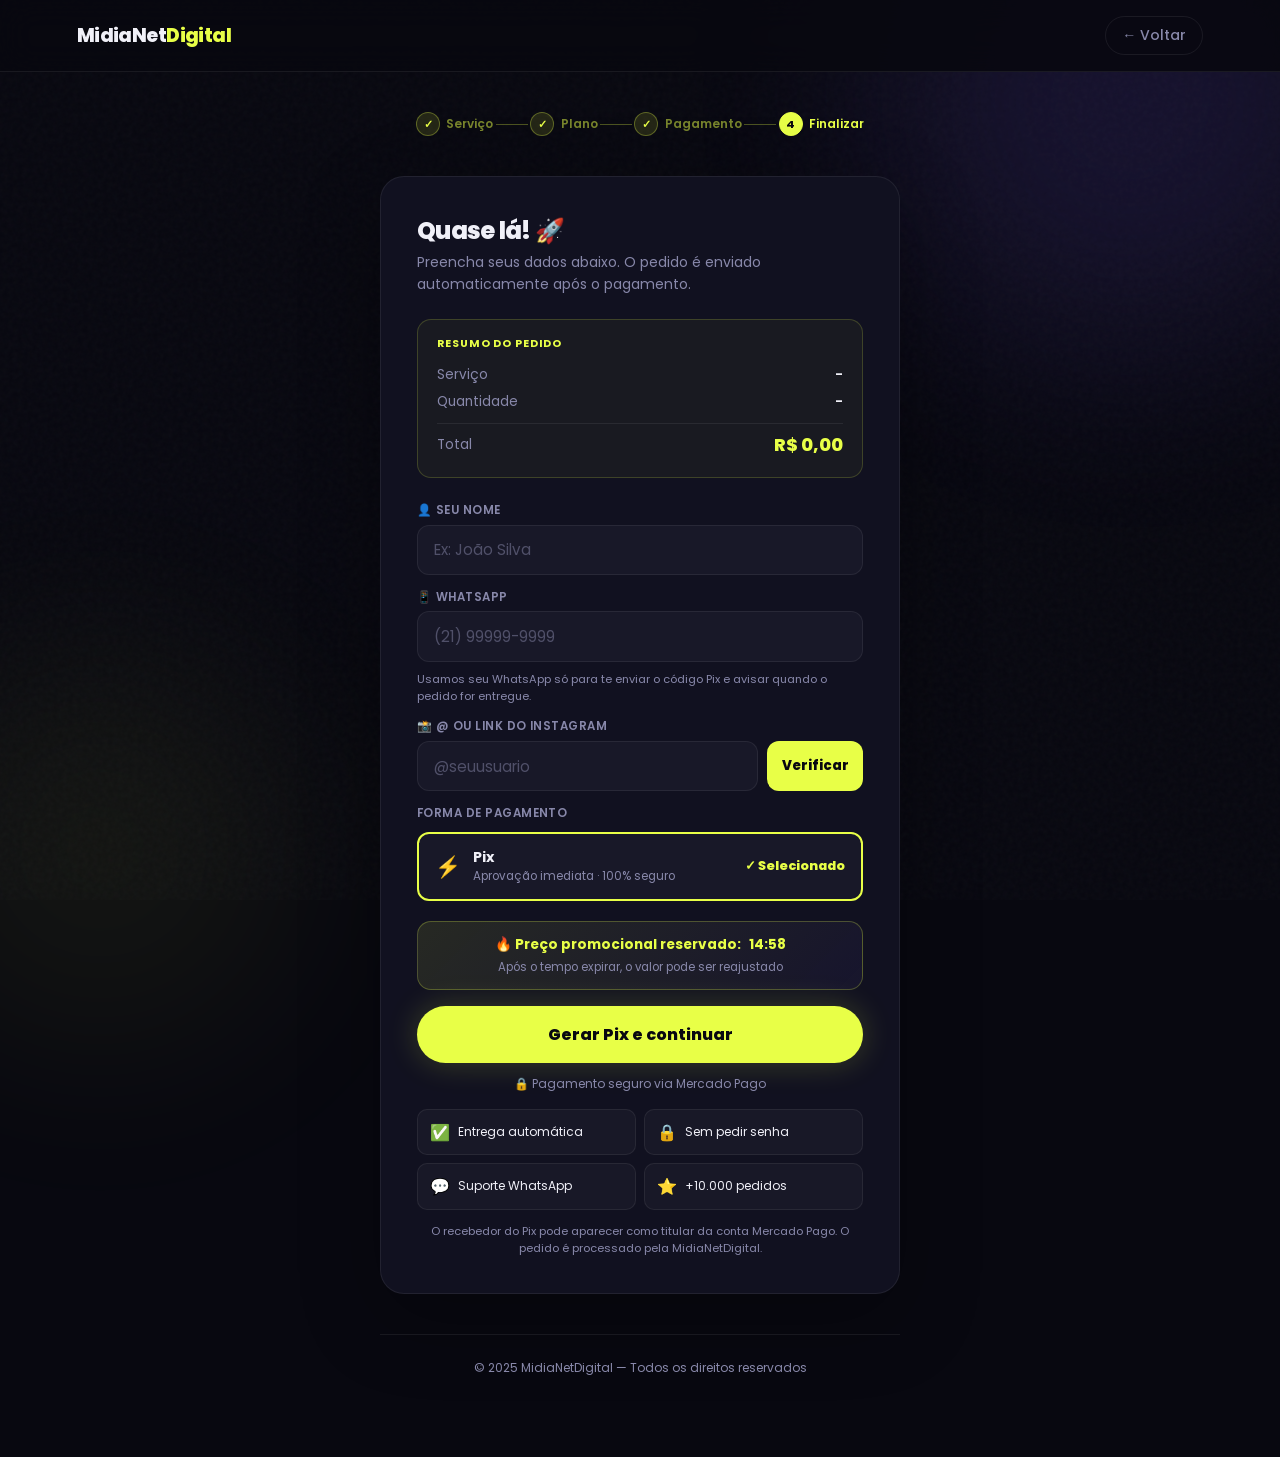
==== commit eedce45f: "Update checkout.html" ====
--- a/checkout.html
+++ b/checkout.html
@@ -260,9 +260,11 @@
           </div>
 
           <div class="field-msg" id="msg-instagram"></div>
+          <div id="profile-flow-note" style="display:none;margin-top:.45rem;font-size:.72rem;color:var(--muted);line-height:1.45;">🔎 Primeiro vamos verificar seu perfil. Depois carregaremos suas publicações para você escolher onde aplicar o serviço.</div>
         </div>
 
         <input type="hidden" id="link_final_instagram"/>
+        <input type="hidden" id="perfil_confirmado_url"/>
 
         <div id="perfil-verificado" style="display:none;margin-top:.9rem;background:rgba(232,255,71,.06);border:1px solid rgba(232,255,71,.22);border-radius:14px;padding:1rem;">
           <div style="display:flex;align-items:center;gap:.8rem;">
@@ -279,7 +281,8 @@
                 type="button"
                 id="btn-confirmar-perfil"
                 onclick="confirmarPerfilInstagram()"
-                style="margin-top:.9rem;width:100%;border:none;border-radius:999px;background:var(--ac);color:#080810;font-weight:800;padding:.75rem;cursor:pointer;"
+                data-confirm-button="1"
+                style="display:none;margin-top:.9rem;width:100%;border:none;border-radius:999px;background:var(--ac);color:#080810;font-weight:800;padding:.75rem;cursor:pointer;"
               >
                 Confirmar perfil
               </button>
@@ -288,7 +291,7 @@
 
           <div id="posts-instagram" style="display:none;margin-top:1rem;">
             <div style="font-size:.78rem;font-weight:700;color:var(--muted);text-transform:uppercase;margin-bottom:.7rem;">
-              Escolha a publicação
+              Escolha as publicações
             </div>
 
             <div id="info-publicacoes" style="margin-bottom:.7rem;font-size:.78rem;color:var(--ac);font-weight:700;line-height:1.5;"></div>
@@ -320,19 +323,7 @@
 
         </div>
 
-        <div class="bump-box" id="bumpBox" onclick="toggleBump()">
-          <div class="bump-row">
-            <div class="bump-check" id="bumpCheck"></div>
-            <div class="bump-text">
-              <div class="bump-title">Adicionar 500 curtidas brasileiras <span class="bump-tag">Oferta única</span></div>
-              <div class="bump-desc">Aproveite e turbine o engajamento de até 2 publicações suas (250 curtidas em cada).</div>
-              <div class="bump-price"><span class="old">R$ 9,90</span><span class="new" id="bumpPriceText">+ R$ 4,90</span></div>
-            </div>
-          </div>
-        </div>
-        <div id="bumpPublicacaoAviso" style="display:none;margin-top:-1rem;margin-bottom:1.1rem;font-size:.72rem;color:var(--ac);text-align:center;">
-          👇 Selecione abaixo em qual publicação aplicar as 500 curtidas do bump (após confirmar o perfil)
-        </div>
+        
 
         <div style="margin-bottom:1.1rem">
           <div class="pay-label">Forma de pagamento</div>
@@ -489,9 +480,6 @@
         "5000": {seguidores:5000, likes:4000, views:4000}
       }
     };
-    var isCombo = !!COMBO_INFO[servico];
-    var comboInfo = isCombo ? (COMBO_INFO[servico][plano] || null) : null;
-
     Object.keys(COMBO_INFO).forEach(function(svc){ Object.keys(COMBO_INFO[svc]).forEach(function(q){ PRECOS[svc+"__"+q] = {"engajamento-30-70": {500:5,1000:13.99,1500:20.99,2000:27.99,3000:41.99,4000:55.99,5000:69.99},"engajamento-60-40": {500:8.99,1000:17.99,2000:35.98,3000:53.97,4000:71.96,5000:89.95},"engajamento-br": {250:15,500:25,1000:45,2000:65,3000:85,4000:110,5000:125},"engajamento-premium": {500:80,1000:160,2000:320,3000:497,4000:657,5000:847}}[svc][q]; }); });
 
     var SL = {
@@ -506,7 +494,7 @@
       "salvamentos":"🔖","compartilhamentos":"📤"
     };
     var PL = {
-      "50":"50 un","100":"100 un","250":"250 un","500":"500 un","1000":"1.000 un",
+      "50":"50 un","100":"100 un","250":"250 un","500":"500 un","1000":"1.000 un","1500":"1.500 seguidores",
       "2000":"2.000 un","5000":"5.000 un","2500":"2.500 un","10000":"10.000 un",
       "25000":"25.000 un","10":"10 un","25":"25 un"
     };
@@ -518,6 +506,8 @@
     var p = new URLSearchParams(location.search);
     var servico = p.get("servico") || sessionStorage.getItem("servico") || "";
     var plano = p.get("plano") || sessionStorage.getItem("plano") || "";
+    var isCombo = !!COMBO_INFO[servico];
+    var comboInfo = isCombo ? (COMBO_INFO[servico][plano] || null) : null;
     var chave = servico + "__" + plano;
     var valorBase = PRECOS[chave] || 0;
 
@@ -573,10 +563,18 @@
 
     var isPublicacao = ["curtidas-brasileiras","visualizacoes","comentarios","salvamentos","compartilhamentos"].includes(servico);
     var exigeDistribuicaoCombo = isCombo && comboInfo && (comboInfo.likes > 0 || comboInfo.views > 0);
+    // Initialize combo summary on first load (not only after a bump toggle).
+    atualizarResumoCombo();
+    if (isCombo) {
+      var btnPerfilInicial = document.getElementById("btn-confirmar-perfil");
+      if (btnPerfilInicial) btnPerfilInicial.style.display = "none";
+    }
     if(isCombo){ document.getElementById("bumpBox").style.display = "none"; document.getElementById("bumpPublicacaoAviso").style.display = "none"; }
     if (isPublicacao) {
-      document.getElementById("label-instagram").textContent = "🔗 Link da publicação ou Reels";
-      document.getElementById("instagram").placeholder = "https://www.instagram.com/p/...";
+      var flowNote = document.getElementById("profile-flow-note");
+      if(flowNote) flowNote.style.display = "block";
+      document.getElementById("label-instagram").textContent = "📸 @ ou link do Instagram";
+      document.getElementById("instagram").placeholder = "@seuusuario ou https://www.instagram.com/seuusuario";
       if(servico === "curtidas-brasileiras"){
         document.getElementById("bumpBox").style.display = "none";
       }
@@ -594,8 +592,6 @@
       var bumpAviso = document.getElementById("bumpPublicacaoAviso");
 
       if(bumpAtivo && !isPublicacao){
-        // Serviço principal não exige publicação, então quem define o limite é o bump (até 2 publicações de 250 cada)
-        maxPublicacoes = 2;
         if(bumpAviso) bumpAviso.style.display = "block";
         // Se o perfil já foi confirmado antes de ativar o bump, força a aparição do seletor de posts agora
         if(perfilVisivel){
@@ -648,7 +644,7 @@
       return true;
     });
     validateField("instagram","msg-instagram", function(v){
-      if(!v) return "Informe o " + (isPublicacao ? "link da publicação." : "@ do perfil.");
+      if(!v) return "Informe o @ ou link do seu perfil do Instagram.";
       return true;
     });
 
@@ -656,11 +652,12 @@
       var nome = document.getElementById("nome").value.trim();
       var tel = document.getElementById("telefone").value.replace(/\D/g,"");
       var igDigitado = document.getElementById("instagram").value.trim();
-      var ig = document.getElementById("link_final_instagram").value || igDigitado;
+      var perfilConfirmadoUrl = document.getElementById("perfil_confirmado_url").value || "";
+      var ig = document.getElementById("link_final_instagram").value || perfilConfirmadoUrl || igDigitado;
       if(!nome || nome.length < 3){ showErr("nome","msg-nome","Informe seu nome."); return false; }
       if(tel.length < 10){ showErr("telefone","msg-telefone","WhatsApp inválido."); return false; }
       if(!ig){ showErr("instagram","msg-instagram","Campo obrigatório."); return false; }
-      if(!isPublicacao && !isCombo && !instagramConfirmado){ alert("Verifique e confirme seu perfil do Instagram antes de continuar."); return false; }
+      if(!instagramConfirmado){ alert("Verifique e confirme seu perfil do Instagram antes de continuar."); return false; }
       if(isCombo && exigeDistribuicaoCombo && !instagramConfirmado){ alert("Verifique seu perfil antes de continuar."); return false; }
       return true;
     }
@@ -675,37 +672,28 @@
     }
 
     var instagramConfirmado = false;
-    var linksSelecionados = []; // publicações do SERVIÇO PRINCIPAL (curtidas/views/comentários)
-    var linksBump = [];         // publicações do ORDER BUMP (500 curtidas extras) — nunca se mistura com linksSelecionados
-    var maxPublicacoes = 1;
-
-    if(isCombo && comboInfo && (comboInfo.likes || comboInfo.views)){
-      var maiorBonus = Math.max(comboInfo.likes || 0, comboInfo.views || 0);
-      maxPublicacoes = maiorBonus <= 500 ? 2 : (maiorBonus <= 700 ? 3 : 5);
-    } else if(servico === "visualizacoes" || servico === "curtidas-brasileiras"){
-      if(plano === "500") maxPublicacoes = 2;
-      else maxPublicacoes = 5;
-    } else if(bumpAtivo){
-      // O serviço principal não exige publicação (ex: seguidores), mas o order bump
-      // de 500 curtidas exige até 2 publicações (250 curtidas em cada).
-      maxPublicacoes = 2;
-    }
-
-    (function(){
-      var info = document.getElementById("info-publicacoes");
+
+    var linksSelecionados = [];
+    // Não existe limite fixo de publicações. A única restrição é matemática:
+    // cada publicação precisa receber pelo menos 150 de cada componente contratado.
+    function maxPublicacoesPorMinimo(qtd){
+      qtd = Number(qtd || 0);
+      return qtd > 0 ? Math.floor(qtd / 150) : 0;
+    }
+
+    function atualizarInfoPublicacoes(){
+      var info=document.getElementById("info-publicacoes");
       if(!info) return;
-      if(isCombo && comboInfo && (comboInfo.likes || comboInfo.views)){
-        var parts=[]; if(comboInfo.likes) parts.push(comboInfo.likes.toLocaleString("pt-BR")+" curtidas"); if(comboInfo.views) parts.push(comboInfo.views.toLocaleString("pt-BR")+" visualizações");
-        info.innerHTML = parts.join(" + ") + " → distribua em até " + maxPublicacoes + " publicações";
-      } else if(plano === "500") info.innerHTML = "500 visualizações/curtidas → até 2 publicações (250 em cada)";
-      else if(plano === "1000") info.innerHTML = "1.000 visualizações/curtidas → até 5 publicações (200 em cada)";
-      else if(plano === "2500") info.innerHTML = "2.500 visualizações/curtidas → até 5 publicações (500 em cada)";
-      else if(plano === "5000") info.innerHTML = "5.000 visualizações/curtidas → até 5 publicações (1.000 em cada)";
-      else if(plano === "10000") info.innerHTML = "10.000 visualizações/curtidas → até 5 publicações (2.000 em cada)";
-      else if(plano === "20000") info.innerHTML = "20.000 visualizações/curtidas → até 5 publicações (4.000 em cada)";
-    })();
-
-    function limparUsuarioInstagram(valor){
+      var qtd=isCombo && comboInfo ? Math.max(comboInfo.likes||0, comboInfo.views||0) : Number(plano||0);
+      if(qtd>0){
+        var max=maxPublicacoesPorMinimo(qtd);
+        info.innerHTML="📸 Adicione quantas publicações quiser. O sistema distribui automaticamente o pacote entre elas. Cada publicação precisa receber no mínimo <strong>150</strong>.";
+      }
+    }
+
+    atualizarInfoPublicacoes();
+
+function limparUsuarioInstagram(valor){
       return valor
         .trim()
         .replace("https://www.instagram.com/", "")
@@ -725,19 +713,48 @@
         return;
       }
 
+      // New verification attempt: nothing from the previous profile remains confirmed.
+      instagramConfirmado = false;
+      linksSelecionados = [];
+      distribuicaoCombo = [];
+
+      var oldDist = document.getElementById("combo-distribuicao");
+      if(oldDist) oldDist.remove();
+
+      var postsArea = document.getElementById("posts-instagram");
+      var postsGrid = document.getElementById("posts-grid");
+      if(postsArea) postsArea.style.display = "none";
+      if(postsGrid) postsGrid.innerHTML = "";
+
+      var btnConfirm = document.getElementById("btn-confirmar-perfil");
+      if(btnConfirm && (isCombo || isPublicacao)) btnConfirm.style.display = "none";
+
+      var perfilCard = document.getElementById("perfil-verificado");
+      if(perfilCard) perfilCard.style.display = "none";
+
       document.getElementById("msg-instagram").textContent = "🔎 Buscando perfil...";
       document.getElementById("msg-instagram").className = "field-msg show ok";
 
       try{
-        var r = await fetch(BACKEND + "/instagram/perfil?user=" + encodeURIComponent(user));
+        var controller = new AbortController();
+        var timeout = setTimeout(function(){ controller.abort(); }, 25000);
+
+        var r = await fetch(
+          BACKEND + "/instagram/perfil?user=" + encodeURIComponent(user) + "&_=" + Date.now(),
+          { cache: "no-store", signal: controller.signal }
+        );
+        clearTimeout(timeout);
+
         var d = await r.json();
 
         if(!r.ok || !d.success){
-          throw new Error(d.error || "Perfil não encontrado.");
+          throw new Error(d.error || ("HTTP " + r.status));
         }
 
         var imgPerfil = document.getElementById("perfil-foto");
-        imgPerfil.src = d.foto ? BACKEND + "/proxy-img?url=" + encodeURIComponent(d.foto) : "https://ui-avatars.com/api/?name=" + encodeURIComponent(d.username) + "&background=e8ff47&color=080810";
+        imgPerfil.src = d.foto
+          ? BACKEND + "/proxy-img?url=" + encodeURIComponent(d.foto)
+          : "https://ui-avatars.com/api/?name=" + encodeURIComponent(d.username) + "&background=e8ff47&color=080810";
         imgPerfil.onerror = function(){
           this.src = "https://ui-avatars.com/api/?name=" + encodeURIComponent(d.username) + "&background=e8ff47&color=080810";
         };
@@ -752,33 +769,29 @@
         document.getElementById("perfil-link").href = d.link;
         document.getElementById("perfil-link").textContent = "Ver perfil ↗";
         document.getElementById("perfil-verificado").style.display = "block";
-
-        var btnPerfil = document.getElementById("btn-confirmar-perfil");
-        if(btnPerfil){
-          btnPerfil.style.display = (isPublicacao || isCombo) ? "none" : "block";
+        document.getElementById("perfil_confirmado_url").value = d.link;
+
+        if(isCombo || isPublicacao){
+          document.getElementById("msg-instagram").textContent = "✅ Perfil encontrado. Buscando publicações...";
+          document.getElementById("msg-instagram").className = "field-msg show ok";
+          await carregarPostsInstagram(d.username, false);
+        } else if(bumpAtivo){
+          document.getElementById("msg-instagram").textContent = "✅ Perfil encontrado. Buscando publicações...";
+          document.getElementById("msg-instagram").className = "field-msg show ok";
+          await carregarPostsInstagram(d.username, true);
+        } else {
+          // Services without post selection can confirm immediately.
+          if(btnConfirm) btnConfirm.style.display = "block";
+          document.getElementById("msg-instagram").textContent = "✅ Perfil encontrado. Confirme o perfil para continuar.";
+          document.getElementById("msg-instagram").className = "field-msg show ok";
         }
-        if(isCombo){
-          instagramConfirmado = true;
-          campo.readOnly = true;
-          campo.style.opacity = "0.75";
-        }
-
-        document.getElementById("link_final_instagram").value = d.link;
-
-        if(isPublicacao){
-          document.getElementById("msg-instagram").textContent = "✅ Perfil encontrado. Buscando publicações...";
-          carregarPostsInstagram(d.username, false);
-        } else if(bumpAtivo){
-          // Serviço principal não exige publicação, mas o order bump de curtidas exige.
-          // Mostra o seletor de posts também, sem esconder o botão "Confirmar perfil"
-          // e SEM tocar no link_final_instagram (que continua sendo o perfil principal).
-          document.getElementById("msg-instagram").textContent = "✅ Perfil encontrado. Selecione abaixo a publicação para o bump de curtidas.";
-          carregarPostsInstagram(d.username, true);
-        }
-
-        document.getElementById("msg-instagram").textContent = isPublicacao ? "" : document.getElementById("msg-instagram").textContent;
+
       } catch(e){
-        document.getElementById("msg-instagram").textContent = "Não foi possível verificar. Confira o @ ou use o link manualmente.";
+        var msg = e && e.name === "AbortError"
+          ? "⏱️ A verificação demorou demais. Tente novamente."
+          : "❌ Não foi possível verificar o perfil. " + (e && e.message ? e.message : "Tente novamente.");
+
+        document.getElementById("msg-instagram").textContent = msg;
         document.getElementById("msg-instagram").className = "field-msg show err";
       }
     }
@@ -787,6 +800,8 @@
       instagramConfirmado = true;
 
       var campo = document.getElementById("instagram");
+      var perfilUrl = document.getElementById("perfil-link")?.href || document.getElementById("perfil_confirmado_url")?.value || "";
+      if(perfilUrl) document.getElementById("perfil_confirmado_url").value = perfilUrl;
       campo.readOnly = true;
       campo.style.opacity = "0.75";
 
@@ -795,52 +810,203 @@
 
       var btn = document.querySelector("#perfil-verificado button");
       if(btn){
-        btn.textContent = "✅ Perfil confirmado";
+        btn.textContent = "✅ PERFIL CONFIRMADO";
         btn.style.background = "#34d399";
+        btn.disabled = true;
+        btn.style.cursor = "default";
       }
     }
 
     var distribuicaoCombo = [];
+
+    // Distribuição do combo: sempre automática, recalculada a cada seleção.
+    // Regra: todas as curtidas/visualizações do pacote são usadas e cada publicação
+    // recebe no mínimo 150 quando o componente correspondente existe.
+    function totalDist(tipo){
+      return distribuicaoCombo.reduce(function(total, item){
+        return total + Number(item[tipo] || 0);
+      }, 0);
+    }
+
+    function calcularDistribuicao(total, quantidadePublicacoes){
+      total = Number(total || 0);
+      quantidadePublicacoes = Number(quantidadePublicacoes || 0);
+      if(!total || !quantidadePublicacoes) return [];
+      if(total < quantidadePublicacoes * 150) return null;
+
+      var base = Math.floor(total / quantidadePublicacoes);
+      var resto = total % quantidadePublicacoes;
+      var valores = [];
+      for(var i=0;i<quantidadePublicacoes;i++){
+        valores.push(base + (i < resto ? 1 : 0));
+      }
+      return valores;
+    }
+
+    function atualizarInfoPublicacoes(){
+      var info=document.getElementById("info-publicacoes");
+      if(!info) return;
+      if(isCombo && comboInfo && (comboInfo.likes || comboInfo.views)){
+        var partes=[];
+        if(comboInfo.likes) partes.push("❤️ " + Number(comboInfo.likes).toLocaleString("pt-BR") + " curtidas");
+        if(comboInfo.views) partes.push("👁️ " + Number(comboInfo.views).toLocaleString("pt-BR") + " visualizações");
+        info.innerHTML="📸 Escolha quantas publicações quiser. O sistema divide automaticamente " + partes.join(" + ") + ". Mínimo de <strong>150</strong> por publicação em cada serviço contratado.";
+      }
+    }
+    atualizarInfoPublicacoes();
+
+    function limparUsuarioInstagram(valor){
+      return valor.trim()
+        .replace(/^https?:\/\/(www\.)?instagram\.com\//i, "")
+        .replace(/^@/, "")
+        .split("/")[0]
+        .split("?")[0]
+        .trim();
+    }
+
     function renderDistribuicaoCombo(){
       if(!isCombo || !comboInfo) return;
-      var old=document.getElementById("combo-distribuicao"); if(old) old.remove();
+
+      var old=document.getElementById("combo-distribuicao");
+      if(old) old.remove();
+
       if(!(comboInfo.likes || comboInfo.views) || !linksSelecionados.length) return;
+
+      // Mantém somente as publicações atualmente selecionadas.
+      var anteriores = {};
+      distribuicaoCombo.forEach(function(item){ anteriores[item.link] = item; });
+      distribuicaoCombo = linksSelecionados.map(function(link){
+        return anteriores[link] || {link:link, curtidas:0, visualizacoes:0};
+      });
+
+      var distLikes = calcularDistribuicao(comboInfo.likes, distribuicaoCombo.length);
+      var distViews = calcularDistribuicao(comboInfo.views, distribuicaoCombo.length);
+      var impossivelLikes = comboInfo.likes > 0 && !distLikes;
+      var impossivelViews = comboInfo.views > 0 && !distViews;
+
+      // Ao adicionar/remover publicação, a regra é sempre recalcular do zero.
+      // Isso elimina o estado antigo que estava deixando os campos em 0.
+      distribuicaoCombo.forEach(function(item,i){
+        item.curtidas = distLikes ? distLikes[i] : 0;
+        item.visualizacoes = distViews ? distViews[i] : 0;
+      });
+
       var area=document.getElementById("posts-grid");
-      var box=document.createElement("div"); box.id="combo-distribuicao"; box.className="dist-box";
-      box.innerHTML='<div class="dist-title">📊 Distribua seu engajamento</div><div class="dist-help">Defina quanto cada publicação recebe. O total precisa bater exatamente com o pacote.</div>';
+      if(!area) return;
+
+      var box=document.createElement("div");
+      box.id="combo-distribuicao";
+      box.className="dist-box";
+      box.innerHTML='<div class="dist-title">📊 Distribuição automática</div>'+
+        '<div class="dist-help">O sistema divide automaticamente o pacote entre as publicações escolhidas. Você pode alterar uma quantidade; o restante será redistribuído. Cada publicação deve receber no mínimo 150.</div>';
+
+      if(impossivelLikes || impossivelViews){
+        var avis=document.createElement("div");
+        avis.style.cssText='margin-bottom:.7rem;padding:.7rem;border:1px solid rgba(245,158,11,.35);border-radius:10px;color:#fbbf24;font-size:.76rem;font-weight:700;line-height:1.45;';
+        var problemas=[];
+        if(impossivelLikes) problemas.push("curtidas");
+        if(impossivelViews) problemas.push("visualizações");
+        avis.textContent="⚠️ Muitas publicações para o pacote de " + problemas.join(" e ") + ". Reduza a quantidade de publicações para que cada uma receba pelo menos 150.";
+        box.appendChild(avis);
+      }
+
       linksSelecionados.forEach(function(link,i){
-        var src=''; var thumb='';
-        var el=[].slice.call(document.querySelectorAll('#posts-grid > div')).find(function(x){ return x.getAttribute('data-url')===link; });
-        if(el){ var im=el.querySelector('img'); if(im) thumb=im.src; }
-        var item=distribuicaoCombo.find(function(x){return x.link===link;}) || {link:link,curtidas:0,visualizacoes:0};
-        distribuicaoCombo=distribuicaoCombo.filter(function(x){return x.link!==link;}); distribuicaoCombo.push(item);
-        var row=document.createElement('div'); row.className='post-row'; row.innerHTML='<img class="post-thumb" src="'+(thumb||'')+'"><div><div class="post-meta">Publicação '+(i+1)+'</div><div class="dist-inputs">'+(comboInfo.likes?'<label>❤️ Curtidas<input type="number" min="0" max="'+comboInfo.likes+'" value="'+item.curtidas+'" data-type="curtidas" data-link="'+encodeURIComponent(link)+'"></label>':'<div></div>')+(comboInfo.views?'<label>👁️ Visualizações<input type="number" min="0" max="'+comboInfo.views+'" value="'+item.visualizacoes+'" data-type="visualizacoes" data-link="'+encodeURIComponent(link)+'"></label>':'')+'</div></div>';
+        var thumb="";
+        var cards=[].slice.call(document.querySelectorAll('#posts-grid > div'));
+        var card=cards.find(function(x){ return x.getAttribute('data-url')===link; });
+        if(card){ var img=card.querySelector('img'); if(img) thumb=img.src; }
+        var item=distribuicaoCombo[i];
+        var row=document.createElement("div");
+        row.className="post-row";
+        row.innerHTML='<img class="post-thumb" src="'+(thumb||'')+'" alt="">'+
+          '<div><div class="post-meta">Publicação '+(i+1)+'</div><div class="dist-inputs">'+
+          (comboInfo.likes ? '<label>❤️ Curtidas<input type="number" min="150" max="'+comboInfo.likes+'" value="'+item.curtidas+'" data-type="curtidas" data-index="'+i+'"></label>' : '<div></div>')+
+          (comboInfo.views ? '<label>👁️ Visualizações<input type="number" min="150" max="'+comboInfo.views+'" value="'+item.visualizacoes+'" data-type="visualizacoes" data-index="'+i+'"></label>' : '')+
+          '</div></div>';
         box.appendChild(row);
       });
-      var total=document.createElement('div'); total.className='dist-total'; total.id='dist-total'; box.appendChild(total);
-      area.insertAdjacentElement('afterend',box);
-      // Preenche automaticamente uma divisão equilibrada; o cliente pode ajustar depois.
-      var n=linksSelecionados.length;
-      if(n>0){
-        var ql=Math.floor(Number(comboInfo.likes||0)/n), rl=Number(comboInfo.likes||0)-ql*n;
-        var qv=Math.floor(Number(comboInfo.views||0)/n), rv=Number(comboInfo.views||0)-qv*n;
-        distribuicaoCombo.forEach(function(x,i){ x.curtidas=ql+(i<rl?1:0); x.visualizacoes=qv+(i<rv?1:0); });
-        box.querySelectorAll('input').forEach(function(inp){ var link=decodeURIComponent(inp.dataset.link); var item=distribuicaoCombo.find(function(x){return x.link===link;}); if(item) inp.value=Number(item[inp.dataset.type]||0); });
-      }
-      box.querySelectorAll('input').forEach(function(inp){inp.addEventListener('input',function(){var link=decodeURIComponent(this.dataset.link);var item=distribuicaoCombo.find(function(x){return x.link===link;});if(item)item[this.dataset.type]=Math.max(0,Number(this.value||0));atualizarDistribuicaoTotal();});});
+
+      var total=document.createElement("div");
+      total.className="dist-total";
+      total.id="dist-total";
+      box.appendChild(total);
+      area.insertAdjacentElement("afterend",box);
+
+      box.querySelectorAll("input[data-type]").forEach(function(input){
+        input.addEventListener("change", function(){
+          ajustarDistribuicaoManual(this.dataset.type, Number(this.dataset.index), Number(this.value || 0));
+        });
+        input.addEventListener("blur", function(){
+          ajustarDistribuicaoManual(this.dataset.type, Number(this.dataset.index), Number(this.value || 0));
+        });
+      });
+
       atualizarDistribuicaoTotal();
     }
+
+    function ajustarDistribuicaoManual(tipo, indice, valor){
+      if(!comboInfo || !distribuicaoCombo[indice]) return;
+      var total=Number(comboInfo[tipo] || 0);
+      var n=distribuicaoCombo.length;
+      if(!total || !n) return;
+
+      if(total < n * 150){
+        renderDistribuicaoCombo();
+        return;
+      }
+
+      var maxPermitido=total - 150*(n-1);
+      var novo=Math.max(150, Math.min(maxPermitido, Math.round(Number(valor || 0))));
+      distribuicaoCombo[indice][tipo]=novo;
+
+      var restante=total-novo;
+      var outros=[];
+      for(var i=0;i<n;i++) if(i!==indice) outros.push(i);
+      var base=Math.floor(restante/outros.length);
+      var resto=restante%outros.length;
+      outros.forEach(function(idx,j){
+        distribuicaoCombo[idx][tipo]=base+(j<resto?1:0);
+      });
+
+      var box=document.getElementById("combo-distribuicao");
+      if(box){
+        box.querySelectorAll('input[data-type]').forEach(function(inp){
+          var idx=Number(inp.dataset.index);
+          var t=inp.dataset.type;
+          inp.value=Number(distribuicaoCombo[idx]?.[t] || 0);
+        });
+      }
+      atualizarDistribuicaoTotal();
+    }
+
     function atualizarDistribuicaoTotal(){
-      var el=document.getElementById('dist-total'); if(!el) return;
-      var tl=distribuicaoCombo.reduce(function(a,x){return a+Number(x.curtidas||0)},0), tv=distribuicaoCombo.reduce(function(a,x){return a+Number(x.visualizacoes||0)},0);
-      var ok=tl===(comboInfo?.likes||0) && tv===(comboInfo?.views||0);
-      el.innerHTML='❤️ '+tl.toLocaleString('pt-BR')+' / '+(comboInfo?.likes||0).toLocaleString('pt-BR')+' &nbsp; · &nbsp; 👁️ '+tv.toLocaleString('pt-BR')+' / '+(comboInfo?.views||0).toLocaleString('pt-BR')+' '+(ok?'✅':'⚠️');
+      var el=document.getElementById("dist-total");
+      if(!el || !comboInfo) return;
+      var tl=totalDist("curtidas");
+      var tv=totalDist("visualizacoes");
+      var likesOk=tl===Number(comboInfo.likes||0);
+      var viewsOk=tv===Number(comboInfo.views||0);
+      var minOk=distribuicaoCombo.length>0 && distribuicaoCombo.every(function(x){
+        return (!comboInfo.likes || Number(x.curtidas||0)>=150) &&
+               (!comboInfo.views || Number(x.visualizacoes||0)>=150);
+      });
+      var ok=likesOk && viewsOk && minOk;
+      el.innerHTML='❤️ '+tl.toLocaleString('pt-BR')+' / '+Number(comboInfo.likes||0).toLocaleString('pt-BR')+
+        ' &nbsp; · &nbsp; 👁️ '+tv.toLocaleString('pt-BR')+' / '+Number(comboInfo.views||0).toLocaleString('pt-BR')+
+        ' '+(ok?'✅':'⚠️');
       el.style.borderColor=ok?'rgba(52,211,153,.35)':'rgba(245,158,11,.25)';
     }
+
     function distribuicaoValida(){
       if(!isCombo || !comboInfo || !(comboInfo.likes || comboInfo.views)) return true;
-      var tl=distribuicaoCombo.reduce(function(a,x){return a+Number(x.curtidas||0)},0), tv=distribuicaoCombo.reduce(function(a,x){return a+Number(x.visualizacoes||0)},0);
-      return tl===Number(comboInfo.likes||0) && tv===Number(comboInfo.views||0) && linksSelecionados.length>0;
+      if(!linksSelecionados.length || distribuicaoCombo.length!==linksSelecionados.length) return false;
+      var tl=totalDist("curtidas");
+      var tv=totalDist("visualizacoes");
+      var minOk=distribuicaoCombo.every(function(x){
+        return (!comboInfo.likes || Number(x.curtidas||0)>=150) &&
+               (!comboInfo.views || Number(x.visualizacoes||0)>=150);
+      });
+      return tl===Number(comboInfo.likes||0) && tv===Number(comboInfo.views||0) && minOk;
     }
 
     async function carregarPostsInstagram(user, paraBump){
@@ -851,7 +1017,10 @@
       grid.innerHTML = "<div style='color:var(--ac);font-size:.85rem;font-weight:700;'>⏳ Buscando publicações...</div>";
 
       try{
-        var r = await fetch(BACKEND + "/instagram/posts?user=" + encodeURIComponent(user));
+        var r = await fetch(
+          BACKEND + "/instagram/posts?user=" + encodeURIComponent(user) + "&_=" + Date.now(),
+          { cache: "no-store" }
+        );
         var d = await r.json();
 
         // O filtro de vídeo só se aplica ao fluxo do serviço principal de visualizações.
@@ -865,6 +1034,19 @@
         if(!r.ok || !d.success || !d.posts.length){
           throw new Error("Sem publicações.");
         }
+
+        // The profile is NOT confirmed yet. The customer confirms it only
+        // after seeing that the profile and its publications were loaded.
+        var btnConfirm = document.getElementById("btn-confirmar-perfil");
+        if(btnConfirm && (isCombo || isPublicacao)) {
+          btnConfirm.style.display = "block";
+          btnConfirm.textContent = "✅ CONFIRMAR ESTE PERFIL";
+        }
+
+        document.getElementById("msg-instagram").textContent =
+          "✅ Perfil encontrado e publicações carregadas. Confirme o perfil para continuar.";
+        document.getElementById("msg-instagram").className = "field-msg show ok";
+
 
         grid.style.display = "flex";
         grid.style.overflowX = "auto";
@@ -939,7 +1121,11 @@
         document.getElementById("msg-instagram").className = "field-msg show ok";
 
       } catch(e){
-        grid.innerHTML = "<div style='color:var(--muted);font-size:.85rem;'>Não foi possível carregar publicações. Tente outro perfil.</div>";
+        console.error("[MidiaNet] erro ao carregar publicações:", e);
+        grid.innerHTML = "<div style='color:#ff7b7b;font-size:.85rem;font-weight:700;'>⚠️ Perfil encontrado, mas as publicações não carregaram. Tente novamente.</div>";
+        document.getElementById("msg-instagram").textContent =
+          "⚠️ Perfil encontrado. Falha ao buscar publicações. Verifique o servidor /instagram/posts.";
+        document.getElementById("msg-instagram").className = "field-msg show err";
       }
     }
 
@@ -957,11 +1143,6 @@
       var ehParaBump = bumpAtivo && !isPublicacao;
       var lista = ehParaBump ? linksBump : linksSelecionados;
 
-      if(lista.length >= maxPublicacoes){
-        alert("Você já selecionou o máximo de publicações deste plano.");
-        return;
-      }
-
       if(lista.includes(url)){
         alert("Esse link já foi adicionado.");
         return;
@@ -984,7 +1165,7 @@
       }
 
       document.getElementById("msg-instagram").textContent =
-        "Selecionadas: " + lista.length + "/" + maxPublicacoes + " publicações" + (ehParaBump ? " (bump)" : "");
+        "Selecionadas: " + lista.length + " publicações" + (ehParaBump ? " (bump)" : "");
       document.getElementById("msg-instagram").className = "field-msg show ok";
     }
 
@@ -996,17 +1177,6 @@
         lista.splice(index, 1);
         el.style.borderColor = "transparent";
       } else {
-        if(lista.length >= maxPublicacoes){
-          alert(
-            "Limite atingido.\n\n" +
-            (paraBump
-              ? "O bump de 500 curtidas permite até " + maxPublicacoes + " publicações."
-              : "Plano de " + plano + " permite até " + maxPublicacoes + " publicações.") +
-            "\n\nDesmarque uma publicação para selecionar outra."
-          );
-          return;
-        }
-
         lista.push(url);
         el.style.borderColor = "#e8ff47";
       }
@@ -1023,10 +1193,12 @@
         btnPub.style.display = lista.length > 0 ? "block" : "none";
       }
 
-      if(!paraBump && isCombo) renderDistribuicaoCombo();
-      if(!paraBump && isCombo) renderDistribuicaoCombo();
+      if(!paraBump && isCombo){
+        distribuicaoCombo = distribuicaoCombo.filter(function(x){return linksSelecionados.includes(x.link);});
+        renderDistribuicaoCombo();
+      }
       document.getElementById("msg-instagram").textContent =
-        "Selecionadas: " + lista.length + "/" + maxPublicacoes + " publicações" + (paraBump ? " (bump)" : "");
+        "Selecionadas: " + lista.length + " publicações" + (paraBump ? " (bump)" : "");
       document.getElementById("msg-instagram").className = "field-msg show ok";
     }
 
@@ -1055,7 +1227,10 @@
       var nome = document.getElementById("nome").value.trim();
       var telefone = document.getElementById("telefone").value.trim();
       var igDigitado = document.getElementById("instagram").value.trim();
-      var ig = document.getElementById("link_final_instagram").value || igDigitado;
+      var perfilConfirmadoUrl = document.getElementById("perfil_confirmado_url").value || "";
+      // O destino principal do pedido é sempre o perfil confirmado.
+      // Para curtidas/visualizações, o campo ig é substituído abaixo pelos links das publicações selecionadas.
+      var ig = perfilConfirmadoUrl || igDigitado;
       if(!servico || !plano){ alert("Volte e selecione serviço e plano."); return; }
 
       var bumpPublicacao = null;
@@ -1098,11 +1273,39 @@
 
       var total = valorTotal();
 
+      function obterRastreamentoMeta(){
+        var cookies = {};
+        document.cookie.split(';').forEach(function(parte){
+          var p = parte.trim();
+          if(!p) return;
+          var idx = p.indexOf('=');
+          if(idx < 0) return;
+          cookies[p.slice(0,idx)] = decodeURIComponent(p.slice(idx+1));
+        });
+
+        var paramsMeta = new URLSearchParams(window.location.search);
+        var fbclid = paramsMeta.get('fbclid') || sessionStorage.getItem('fbclid') || '';
+        var fbp = cookies['_fbp'] || sessionStorage.getItem('_fbp') || '';
+        var fbc = cookies['_fbc'] || sessionStorage.getItem('_fbc') || '';
+
+        if(fbclid && !fbc){
+          fbc = 'fb.1.' + Date.now() + '.' + fbclid;
+        }
+
+        if(fbp) sessionStorage.setItem('_fbp', fbp);
+        if(fbc) sessionStorage.setItem('_fbc', fbc);
+        if(fbclid) sessionStorage.setItem('fbclid', fbclid);
+
+        return {fbp:fbp || null, fbc:fbc || null, fbclid:fbclid || null};
+      }
+
+      var metaTracking = obterRastreamentoMeta();
+
       try {
         var r = await fetch(BACKEND + "/criar-pedido", {
           method:"POST",
           headers:{"Content-Type":"application/json"},
-          body:JSON.stringify({nome,telefone,instagram:ig,servico,plano,pagamento:"pix",valor:total,bump:isCombo?false:bumpAtivo,bump_publicacao:isCombo?null:bumpPublicacao,distribuicao:distribuicao})
+          body:JSON.stringify({nome,telefone,instagram:ig,servico,plano,pagamento:"pix",valor:total,bump:isCombo?false:bumpAtivo,bump_publicacao:isCombo?null:bumpPublicacao,distribuicao:distribuicao,meta:metaTracking})
         });
         var d = await r.json();
         if(!r.ok || !d.success) throw new Error(d.error || "Erro ao gerar pagamento");
@@ -1177,7 +1380,14 @@
           var msgSucesso="Ola! Quero acompanhar meu pedido.\n\nPedido: "+(dadosPedido.pedidoId||pedidoId)+"\nNome: "+(dadosPedido.nome||"")+"\nWhatsApp: "+(dadosPedido.telefone||"")+"\nInstagram: "+(dadosPedido.instagram||sessionStorage.getItem("instagram")||"")+"\nPacote: "+(dadosPedido.servico||servico)+" "+(dadosPedido.plano||plano)+"\nValor pago: R$ "+Number((dadosPedido.valor||valorTotal())/100).toFixed(2).replace(".",",")+"\nStatus: Pagamento confirmado\n\nQuero acompanhar o andamento do meu pedido.";
           document.getElementById("btnWaSucesso").href="https://wa.me/"+WHATSAPP_NUMERO+"?text="+encodeURIComponent(msgSucesso);
           if(typeof fbq === "function"){
-            fbq("track","Purchase",{value:valorTotal(),currency:"BRL"});
+            var purchaseValue = Number((dadosPedido.valor || valorTotal()*100) / 100);
+            var purchaseEventId = dadosPedido.metaEventId || ("purchase_" + (dadosPedido.pedidoId || pedidoId));
+            fbq("track","Purchase",{
+              value:purchaseValue,
+              currency:"BRL",
+              content_name:(dadosPedido.servico || servico) + " " + (dadosPedido.plano || plano),
+              content_type:"product"
+            },{eventID:purchaseEventId});
           }
         }
       } catch(e){}
